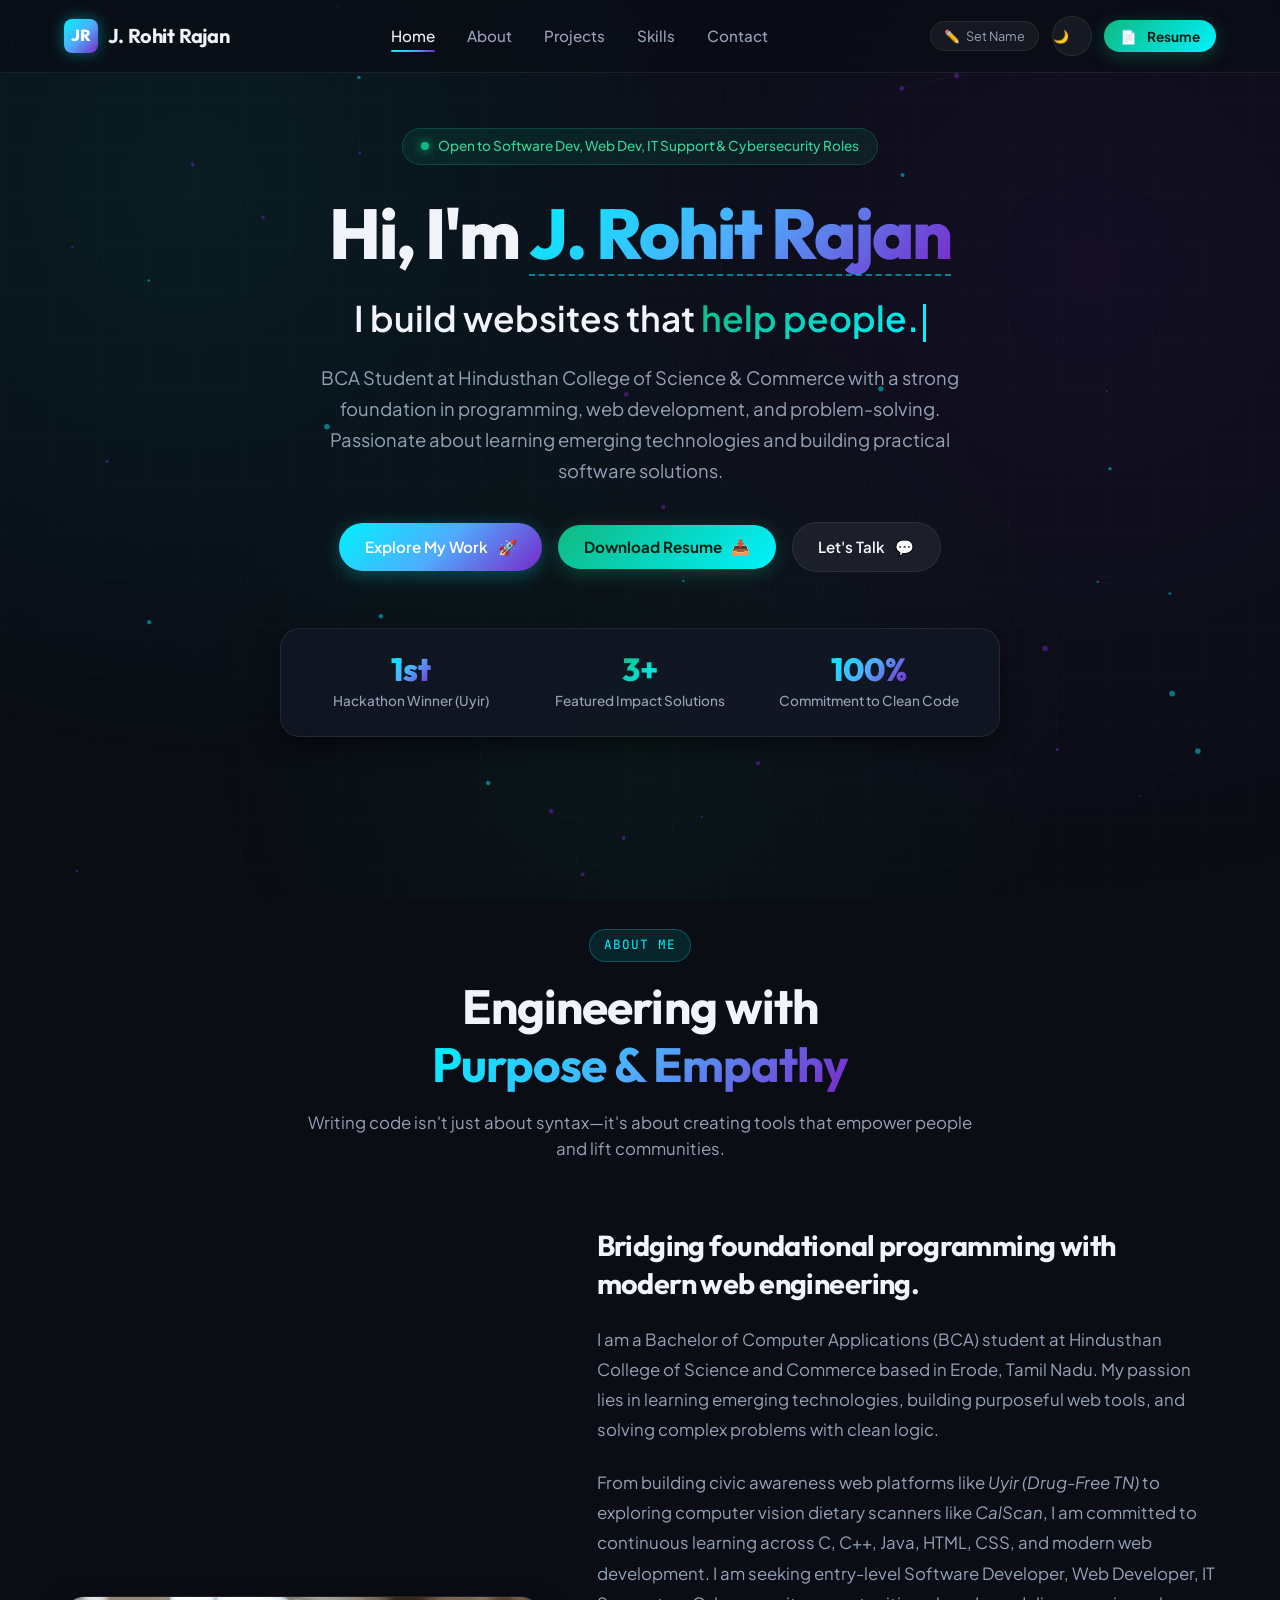
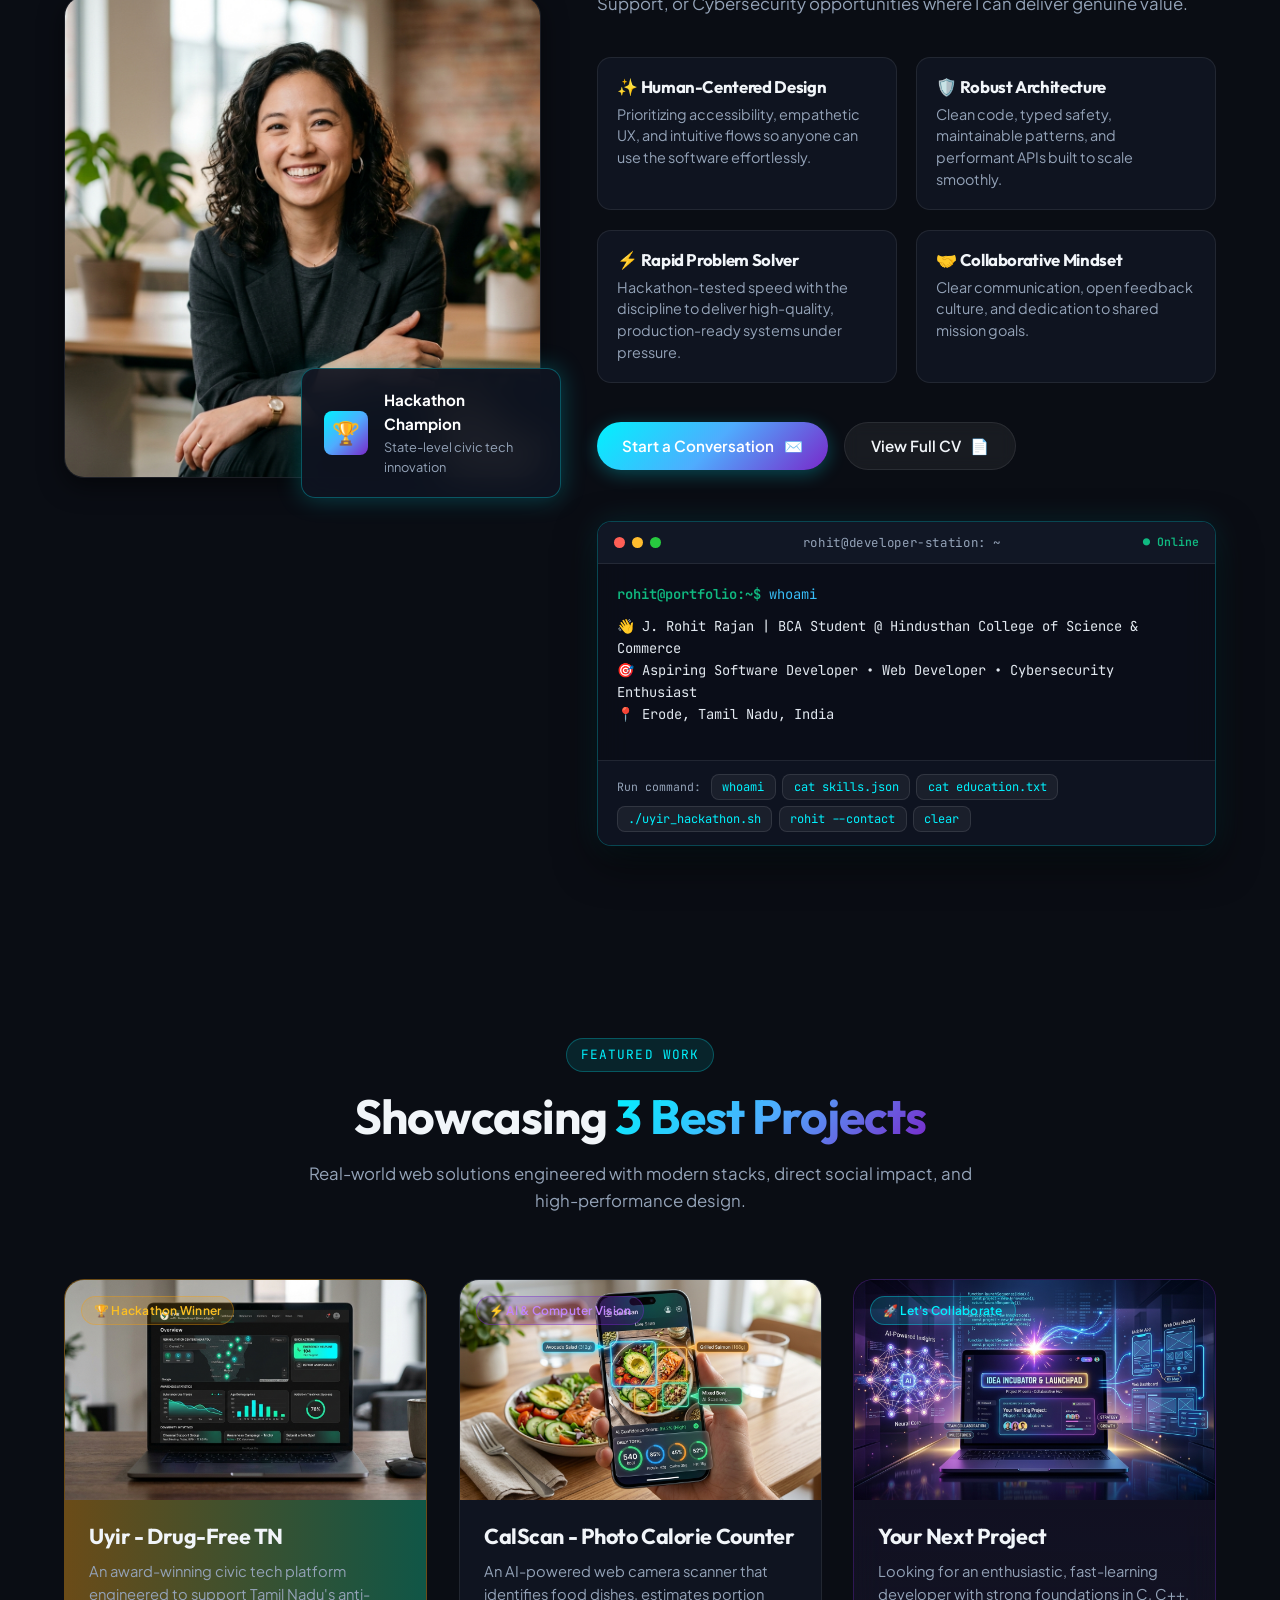
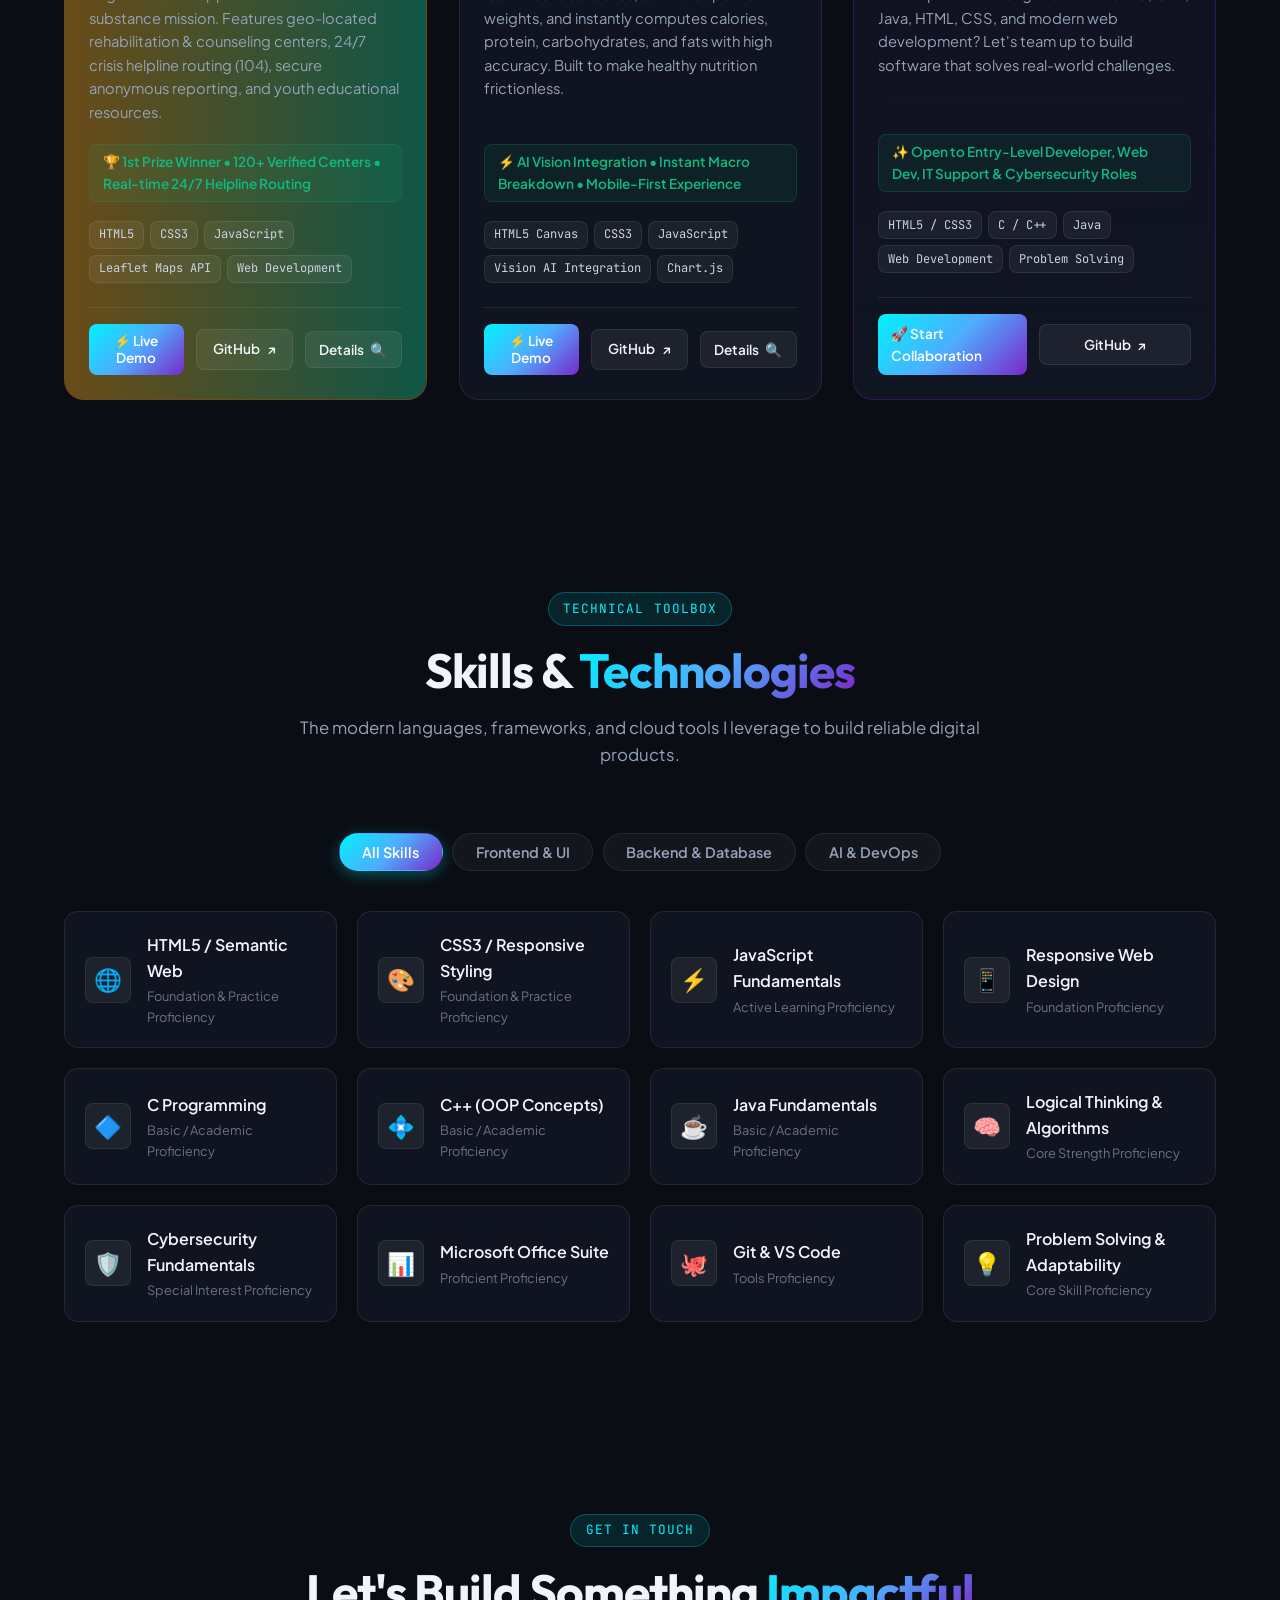
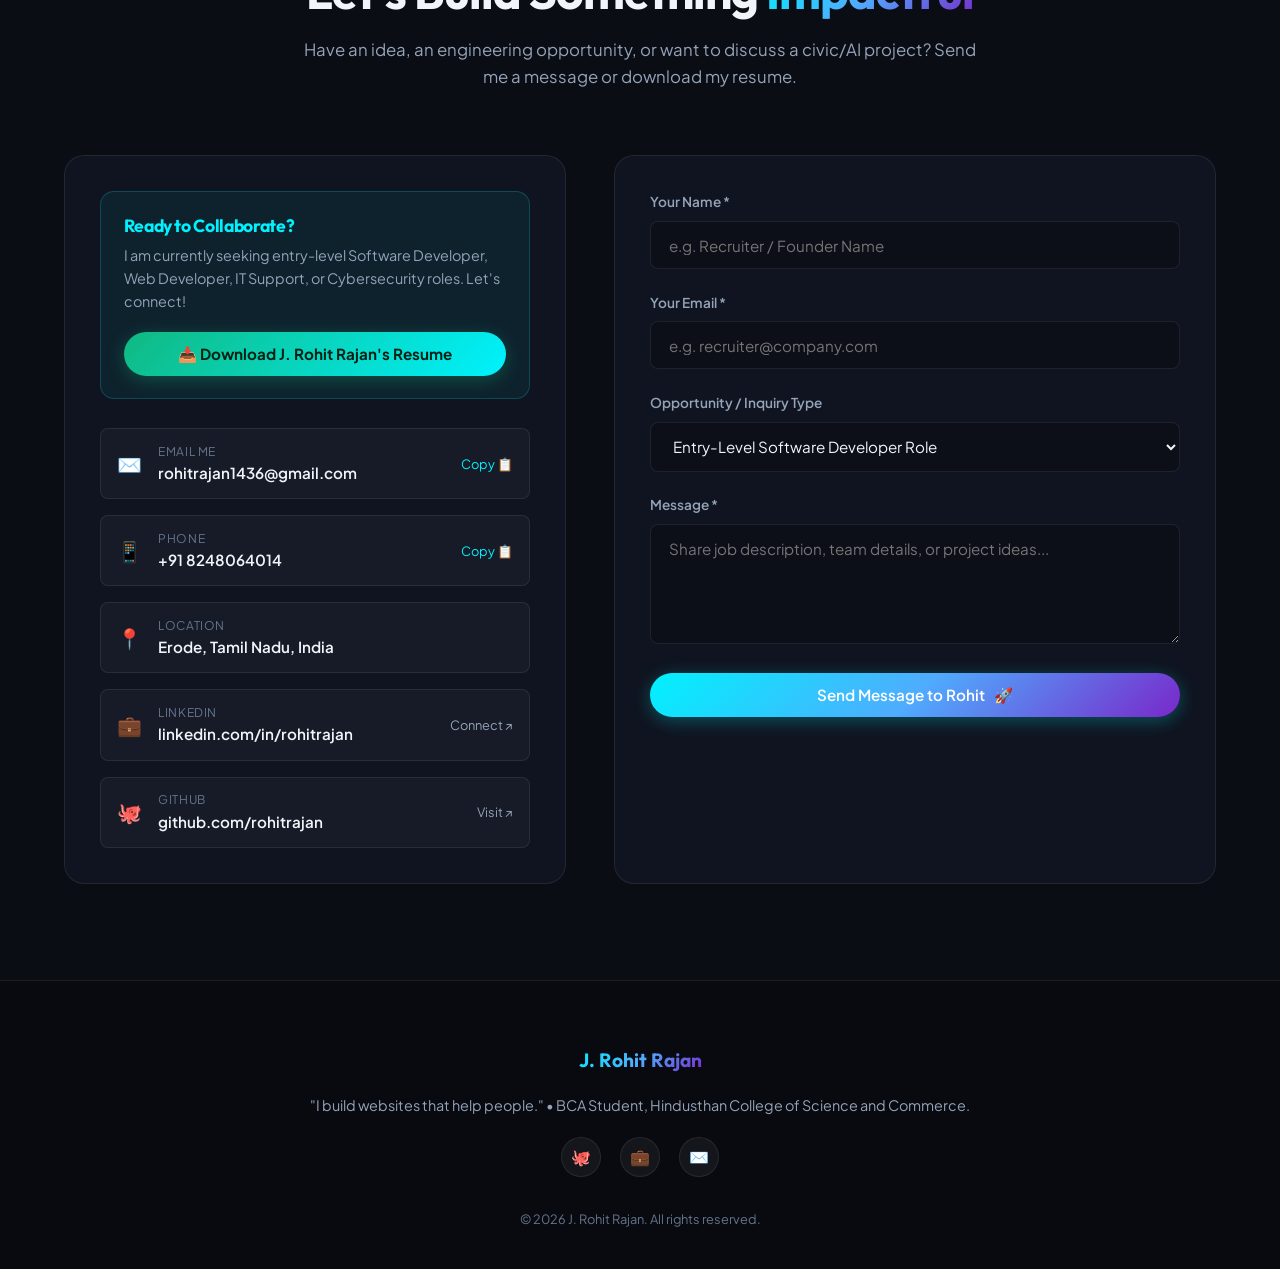
==== index.html @ 8f617801 "Deploy: J. Rohit Rajan Portfolio" ====
<!DOCTYPE html>
<html lang="en">
<head>
  <meta charset="UTF-8">
  <meta name="viewport" content="width=device-width, initial-scale=1.0">
  <title>J. Rohit Rajan | Portfolio - I Build Websites That Help People</title>
  <meta name="description" content="Portfolio of J. Rohit Rajan, BCA Student at Hindusthan College of Science and Commerce. Passionate about software development, web technologies, and building solutions that help people.">
  
  <!-- Open Graph / Meta -->
  <meta property="og:type" content="website">
  <meta property="og:title" content="J. Rohit Rajan | Portfolio">
  <meta property="og:description" content="Explore projects: Uyir (Hackathon Winner), CalScan AI Nutrition Counter, and your next big idea.">
  
  <!-- Google Fonts -->
  <link rel="preconnect" href="https://fonts.googleapis.com">
  <link rel="preconnect" href="https://fonts.gstatic.com" crossorigin>
  <link href="https://fonts.googleapis.com/css2?family=JetBrains+Mono:wght@400;600&family=Outfit:wght@400;600;700;800&family=Plus+Jakarta+Sans:wght@400;500;600;700&display=swap" rel="stylesheet">
  
  <!-- Stylesheets -->
  <link rel="stylesheet" href="css/index.css">
  <link rel="stylesheet" href="css/components.css">
  <link rel="stylesheet" href="css/responsive.css">
</head>
<body>

  <!-- Top Scroll Progress Bar -->
  <div class="scroll-progress-bar" id="scroll-progress-bar"></div>

  <!-- Interactive Ambient Particle Canvas -->
  <canvas id="ambient-canvas"></canvas>

  <!-- Navigation Bar -->
  <header class="navbar" id="navbar">
    <div class="container nav-container">
      <a href="#hero" class="nav-brand" id="nav-brand-link">
        <span class="nav-brand-logo" id="avatar-initials">RR</span>
        <span id="brand-name-target">J. Rohit Rajan</span>
      </a>

      <nav>
        <ul class="nav-links" id="nav-links">
          <li><a href="#hero" class="nav-link active">Home</a></li>
          <li><a href="#about" class="nav-link">About</a></li>
          <li><a href="#projects" class="nav-link">Projects</a></li>
          <li><a href="#skills" class="nav-link">Skills</a></li>
          <li><a href="#contact" class="nav-link">Contact</a></li>
        </ul>
      </nav>

      <div class="nav-actions">
        <!-- Quick Name Personalizer Button -->
        <button type="button" class="btn-name-edit" id="btn-edit-name" title="Click to customize name">
          ✏️ <span>Set Name</span>
        </button>

        <!-- Theme Toggle -->
        <button type="button" class="btn-name-edit btn-icon" id="theme-toggle-btn" title="Toggle Theme" aria-label="Toggle Dark/Light Mode">
          🌙
        </button>

        <!-- Resume CTA Button in Nav -->
        <button type="button" class="btn btn-emerald btn-sm btn-open-resume" id="nav-resume-btn">
          📄 <span>Resume</span>
        </button>

        <!-- Mobile Menu Toggle -->
        <button type="button" class="mobile-menu-btn" id="mobile-menu-btn" aria-label="Toggle Mobile Menu">
          ☰
        </button>
      </div>
    </div>
  </header>

  <main>
    <!-- 1. Hero Section -->
    <section class="hero-section" id="hero">
      <div class="container hero-content">
        <!-- Available Badge -->
        <div class="status-badge">
          <span class="status-dot"></span>
          <span>Open to Software Dev, Web Dev, IT Support & Cybersecurity Roles</span>
        </div>

        <!-- Main Headline -->
        <h1 class="hero-greeting">
          Hi, I'm <span class="name-highlight gradient-text" id="hero-name-target" title="Click to edit name">J. Rohit Rajan</span>
        </h1>

        <!-- Core Tagline with Dynamic Typewriter -->
        <p class="hero-tagline">
          I build websites that <span class="gradient-emerald-text" id="typing-target">help people</span><span class="typing-cursor"></span>
        </p>

        <!-- Subtitle -->
        <p class="hero-subtitle">
          BCA Student at Hindusthan College of Science & Commerce with a strong foundation in programming, web development, and problem-solving. Passionate about learning emerging technologies and building practical software solutions.
        </p>

        <!-- CTAs -->
        <div class="hero-ctas">
          <a href="#projects" class="btn btn-primary" id="hero-cta-projects">
            <span>Explore My Work</span> 🚀
          </a>
          <button type="button" class="btn btn-emerald btn-open-resume" id="hero-cta-resume">
            <span>Download Resume</span> 📥
          </button>
          <a href="#contact" class="btn btn-secondary" id="hero-cta-contact">
            <span>Let's Talk</span> 💬
          </a>
        </div>

        <!-- Quick Stats -->
        <div class="hero-stats">
          <div class="stat-item">
            <span class="stat-number gradient-text">1st</span>
            <span class="stat-label">Hackathon Winner (Uyir)</span>
          </div>
          <div class="stat-item">
            <span class="stat-number gradient-emerald-text">3+</span>
            <span class="stat-label">Featured Impact Solutions</span>
          </div>
          <div class="stat-item">
            <span class="stat-number gradient-text">100%</span>
            <span class="stat-label">Commitment to Clean Code</span>
          </div>
        </div>
      </div>
    </section>

    <!-- 2. About Me Section -->
    <section class="section about-section" id="about">
      <div class="container">
        <div class="section-header">
          <span class="section-tag">About Me</span>
          <h2 class="section-title">Engineering with <span class="gradient-text">Purpose & Empathy</span></h2>
          <p>Writing code isn't just about syntax—it's about creating tools that empower people and lift communities.</p>
        </div>

        <div class="about-grid">
          <!-- Visual Column -->
          <div class="about-visual">
            <div class="about-image-wrapper">
              <img src="assets/images/avatar.jpg" alt="Developer Portrait" loading="lazy" id="about-avatar-img">
            </div>
            
            <div class="about-floating-card">
              <div class="about-floating-icon">🏆</div>
              <div>
                <div style="font-weight: 700; font-size: 0.95rem; color: #fff;">Hackathon Champion</div>
                <div style="font-size: 0.8rem; color: var(--text-muted);">State-level civic tech innovation</div>
              </div>
            </div>
          </div>

          <!-- Narrative Column -->
          <div class="about-story">
            <h3>Bridging foundational programming with modern web engineering.</h3>
            
            <p>
              I am a Bachelor of Computer Applications (BCA) student at Hindusthan College of Science and Commerce based in Erode, Tamil Nadu. My passion lies in learning emerging technologies, building purposeful web tools, and solving complex problems with clean logic.
            </p>

            <p>
              From building civic awareness web platforms like <em>Uyir (Drug-Free TN)</em> to exploring computer vision dietary scanners like <em>CalScan</em>, I am committed to continuous learning across C, C++, Java, HTML, CSS, and modern web development. I am seeking entry-level Software Developer, Web Developer, IT Support, or Cybersecurity opportunities where I can deliver genuine value.
            </p>

            <div class="philosophy-grid">
              <div class="philosophy-card">
                <h4>✨ Human-Centered Design</h4>
                <p>Prioritizing accessibility, empathetic UX, and intuitive flows so anyone can use the software effortlessly.</p>
              </div>

              <div class="philosophy-card">
                <h4>🛡️ Robust Architecture</h4>
                <p>Clean code, typed safety, maintainable patterns, and performant APIs built to scale smoothly.</p>
              </div>

              <div class="philosophy-card">
                <h4>⚡ Rapid Problem Solver</h4>
                <p>Hackathon-tested speed with the discipline to deliver high-quality, production-ready systems under pressure.</p>
              </div>

              <div class="philosophy-card">
                <h4>🤝 Collaborative Mindset</h4>
                <p>Clear communication, open feedback culture, and dedication to shared mission goals.</p>
              </div>
            </div>

            <div style="margin-top: 1rem; display: flex; gap: 1rem; flex-wrap: wrap;">
              <a href="#contact" class="btn btn-primary">
                <span>Start a Conversation</span> ✉️
              </a>
              <button type="button" class="btn btn-secondary btn-open-resume">
                <span>View Full CV</span> 📄
              </button>
            </div>

            <!-- Interactive Dev Console Widget -->
            <div class="terminal-widget" id="terminal-widget">
              <div class="terminal-header">
                <div class="terminal-dots">
                  <span class="terminal-dot red"></span>
                  <span class="terminal-dot yellow"></span>
                  <span class="terminal-dot green"></span>
                </div>
                <div class="terminal-title">rohit@developer-station: ~</div>
                <div style="font-size: 0.72rem; color: #10b981; font-weight: 600;">● Online</div>
              </div>
              <div class="terminal-body" id="terminal-output-target">
                <div class="terminal-prompt-line">
                  <span class="terminal-prompt-user">rohit@portfolio:~$</span>
                  <span>whoami</span>
                </div>
                <div class="terminal-output">👋 J. Rohit Rajan | BCA Student @ Hindusthan College of Science & Commerce
🎯 Aspiring Software Developer • Web Developer • Cybersecurity Enthusiast
📍 Erode, Tamil Nadu, India</div>
              </div>
              <div class="terminal-quick-actions">
                <span style="font-size: 0.72rem; color: var(--text-muted); align-self: center; margin-right: 4px;">Run command:</span>
                <button type="button" class="terminal-btn" onclick="runTerminalCmd('whoami')">whoami</button>
                <button type="button" class="terminal-btn" onclick="runTerminalCmd('skills')">cat skills.json</button>
                <button type="button" class="terminal-btn" onclick="runTerminalCmd('education')">cat education.txt</button>
                <button type="button" class="terminal-btn" onclick="runTerminalCmd('hackathon')">./uyir_hackathon.sh</button>
                <button type="button" class="terminal-btn" onclick="runTerminalCmd('contact')">rohit --contact</button>
                <button type="button" class="terminal-btn" onclick="runTerminalCmd('clear')">clear</button>
              </div>
            </div>
          </div>
        </div>
      </div>
    </section>

    <!-- 3. Projects Section -->
    <section class="section projects-section" id="projects">
      <div class="container">
        <div class="section-header">
          <span class="section-tag">Featured Work</span>
          <h2 class="section-title">Showcasing <span class="gradient-text">3 Best Projects</span></h2>
          <p>Real-world web solutions engineered with modern stacks, direct social impact, and high-performance design.</p>
        </div>

        <!-- 3 Projects Grid (Uyir, CalScan, Your Next Project) -->
        <div class="projects-grid" id="projects-grid-target">
          <!-- Dynamically populated by js/app.js & js/projects-data.js with fallbacks -->
        </div>
      </div>
    </section>

    <!-- 4. Skills Section -->
    <section class="section skills-section" id="skills">
      <div class="container">
        <div class="section-header">
          <span class="section-tag">Technical Toolbox</span>
          <h2 class="section-title">Skills & <span class="gradient-text">Technologies</span></h2>
          <p>The modern languages, frameworks, and cloud tools I leverage to build reliable digital products.</p>
        </div>

        <!-- Filter Tabs -->
        <div class="skills-tabs">
          <button type="button" class="skill-tab-btn active" data-category="all">All Skills</button>
          <button type="button" class="skill-tab-btn" data-category="frontend">Frontend & UI</button>
          <button type="button" class="skill-tab-btn" data-category="backend">Backend & Database</button>
          <button type="button" class="skill-tab-btn" data-category="ai-tools">AI & DevOps</button>
        </div>

        <!-- Skills Cards Grid -->
        <div class="skills-grid" id="skills-grid-target">
          <!-- Populated by js/app.js -->
        </div>
      </div>
    </section>

    <!-- 5. Contact + Resume Download Section -->
    <section class="section contact-section" id="contact">
      <div class="container">
        <div class="section-header">
          <span class="section-tag">Get In Touch</span>
          <h2 class="section-title">Let's Build Something <span class="gradient-text">Impactful</span></h2>
          <p>Have an idea, an engineering opportunity, or want to discuss a civic/AI project? Send me a message or download my resume.</p>
        </div>

        <div class="contact-grid">
          <!-- Left: Contact Details & Resume Download Card -->
          <div class="contact-info-card">
            <div class="contact-highlight-box">
              <h4>Ready to Collaborate?</h4>
              <p style="font-size: 0.9rem; color: var(--text-muted); line-height: 1.6;">
                I am currently seeking entry-level Software Developer, Web Developer, IT Support, or Cybersecurity roles. Let's connect!
              </p>
              
              <div style="margin-top: 1.2rem;">
                <button type="button" class="btn btn-emerald btn-open-resume" style="width: 100%;" id="contact-download-resume-btn">
                  <span>📥 Download J. Rohit Rajan's Resume</span>
                </button>
              </div>
            </div>

            <div class="contact-links-list">
              <!-- Direct Email -->
              <div class="contact-link-row" onclick="copyToClipboard('rohitrajan1436@gmail.com', 'Email Address')" style="cursor: pointer;" title="Click to copy email">
                <span class="contact-link-icon">✉️</span>
                <div class="contact-link-text">
                  <div class="contact-link-label">Email Me</div>
                  <div class="contact-link-val">rohitrajan1436@gmail.com</div>
                </div>
                <span style="font-size: 0.8rem; color: var(--accent-cyan);">Copy 📋</span>
              </div>

              <!-- Phone -->
              <div class="contact-link-row" onclick="copyToClipboard('+91 8248064014', 'Phone Number')" style="cursor: pointer;" title="Click to copy phone">
                <span class="contact-link-icon">📱</span>
                <div class="contact-link-text">
                  <div class="contact-link-label">Phone</div>
                  <div class="contact-link-val">+91 8248064014</div>
                </div>
                <span style="font-size: 0.8rem; color: var(--accent-cyan);">Copy 📋</span>
              </div>

              <!-- Location -->
              <div class="contact-link-row">
                <span class="contact-link-icon">📍</span>
                <div class="contact-link-text">
                  <div class="contact-link-label">Location</div>
                  <div class="contact-link-val">Erode, Tamil Nadu, India</div>
                </div>
              </div>

              <!-- LinkedIn -->
              <a href="https://linkedin.com/in/rohitrajan" target="_blank" rel="noopener noreferrer" class="contact-link-row">
                <span class="contact-link-icon">💼</span>
                <div class="contact-link-text">
                  <div class="contact-link-label">LinkedIn</div>
                  <div class="contact-link-val">linkedin.com/in/rohitrajan</div>
                </div>
                <span style="font-size: 0.8rem; color: var(--text-muted);">Connect ↗</span>
              </a>

              <!-- GitHub -->
              <a href="https://github.com/rohitrajan" target="_blank" rel="noopener noreferrer" class="contact-link-row">
                <span class="contact-link-icon">🐙</span>
                <div class="contact-link-text">
                  <div class="contact-link-label">GitHub</div>
                  <div class="contact-link-val">github.com/rohitrajan</div>
                </div>
                <span style="font-size: 0.8rem; color: var(--text-muted);">Visit ↗</span>
              </a>
            </div>
          </div>

          <!-- Right: Interactive Contact Form -->
          <div class="contact-form-card">
            <form id="portfolio-contact-form">
              <div class="form-group">
                <label for="contact-name" class="form-label">Your Name *</label>
                <input type="text" id="contact-name" class="form-input" placeholder="e.g. Recruiter / Founder Name" required>
              </div>

              <div class="form-group">
                <label for="contact-email" class="form-label">Your Email *</label>
                <input type="email" id="contact-email" class="form-input" placeholder="e.g. recruiter@company.com" required>
              </div>

              <div class="form-group">
                <label for="contact-project-type" class="form-label">Opportunity / Inquiry Type</label>
                <select id="contact-project-type" class="form-select">
                  <option value="entry-level-dev">Entry-Level Software Developer Role</option>
                  <option value="web-dev">Web Developer Role</option>
                  <option value="it-cybersecurity">IT Support / Cybersecurity Role</option>
                  <option value="collaboration">Project Collaboration</option>
                </select>
              </div>

              <div class="form-group">
                <label for="contact-message" class="form-label">Message *</label>
                <textarea id="contact-message" class="form-textarea" placeholder="Share job description, team details, or project ideas..." required></textarea>
              </div>

              <button type="submit" class="btn btn-primary" id="contact-submit-btn" style="width: 100%;">
                <span>Send Message to Rohit</span> 🚀
              </button>
            </form>
          </div>
        </div>
      </div>
    </section>
  </main>

  <!-- Footer -->
  <footer class="footer">
    <div class="container footer-content">
      <div style="font-family: var(--font-heading); font-size: 1.2rem; font-weight: 700;">
        <span class="gradient-text" id="footer-name-target">J. Rohit Rajan</span>
      </div>
      <p style="font-size: 0.9rem; color: var(--text-muted);">
        "I build websites that help people." • BCA Student, Hindusthan College of Science and Commerce.
      </p>

      <div class="footer-socials">
        <a href="https://github.com/rohitrajan" target="_blank" rel="noopener noreferrer" class="footer-social-link" title="GitHub" aria-label="GitHub">🐙</a>
        <a href="https://linkedin.com/in/rohitrajan" target="_blank" rel="noopener noreferrer" class="footer-social-link" title="LinkedIn" aria-label="LinkedIn">💼</a>
        <a href="mailto:rohitrajan1436@gmail.com" class="footer-social-link" title="Email" aria-label="Email">✉️</a>
      </div>

      <div style="font-size: 0.8rem; color: var(--text-subtle); margin-top: 0.8rem;">
        © <span id="current-year">2026</span> J. Rohit Rajan. All rights reserved.
      </div>
    </div>
  </footer>

  <!-- ========================================================================
       MODALS
       ======================================================================== -->

  <!-- 1. Resume Viewer & Download Modal -->
  <div class="modal-overlay" id="resume-modal" role="dialog" aria-modal="true" aria-labelledby="resume-modal-title">
    <div class="modal-content">
      <div class="modal-header">
        <h3 class="modal-title" id="resume-modal-title">
          <span>📄 Professional Resume Preview</span>
        </h3>
        <button type="button" class="modal-close-btn" id="close-resume-modal" aria-label="Close Resume Modal">✕</button>
      </div>

      <div class="modal-body" id="resume-content-target">
        <!-- Injected dynamically by js/resume.js -->
      </div>

      <div class="modal-footer">
        <button type="button" class="btn btn-secondary" id="btn-download-resume-html">
          <span>💾 Download HTML</span>
        </button>
        <button type="button" class="btn btn-emerald" id="btn-print-resume">
          <span>🖨️ Print / Save as PDF</span>
        </button>
      </div>
    </div>
  </div>

  <!-- 2. Project Case Study & Live Preview Modal -->
  <div class="modal-overlay" id="project-modal" role="dialog" aria-modal="true" aria-labelledby="project-modal-title">
    <div class="modal-content">
      <div class="modal-header">
        <h3 class="modal-title" id="project-modal-title">
          <span>🔍 Project Deep Dive & Preview</span>
        </h3>
        <button type="button" class="modal-close-btn" id="close-project-modal" aria-label="Close Project Modal">✕</button>
      </div>

      <div class="modal-body" id="project-modal-content-target">
        <!-- Injected dynamically by js/app.js -->
      </div>
    </div>
  </div>

  <!-- 3. Name Personalizer Modal -->
  <div class="modal-overlay" id="name-modal" role="dialog" aria-modal="true" aria-labelledby="name-modal-title">
    <div class="modal-content" style="max-width: 480px;">
      <div class="modal-header">
        <h3 class="modal-title" id="name-modal-title">
          <span>✏️ Personalize Your Portfolio</span>
        </h3>
        <button type="button" class="modal-close-btn" id="close-name-modal" aria-label="Close Modal">✕</button>
      </div>

      <div class="modal-body">
        <p style="font-size: 0.92rem; color: var(--text-muted);">
          Enter your name below to personalize the Hero ("Hi, I'm [Your Name]"), the navigation brand, and the printable resume instantly:
        </p>

        <form id="name-form">
          <input type="text" id="name-modal-input" class="name-modal-input" placeholder="e.g. John Doe" required maxlength="40">
          
          <div style="display: flex; gap: 0.8rem; justify-content: flex-end;">
            <button type="button" class="btn btn-secondary" onclick="closeNameModal()">Cancel</button>
            <button type="submit" class="btn btn-primary">Save & Apply</button>
          </div>
        </form>
      </div>
    </div>
  </div>

  <!-- Scripts -->
  <script src="js/projects-data.js"></script>
  <script src="js/resume.js"></script>
  <script src="js/app.js"></script>

</body>
</html>
---- css/index.css ----
/* ==========================================================================
   Design System & Base Tokens
   Theme: Obsidian Minimalist with Luminous Cyan, Emerald & Electric Violet Accents
   ========================================================================== */

:root {
  /* Color Palette - Modern Luminous Dark System */
  --bg-primary: #0a0d14;
  --bg-secondary: #0f1422;
  --bg-card: rgba(18, 24, 38, 0.72);
  --bg-card-hover: rgba(26, 34, 54, 0.88);
  --bg-card-border: rgba(255, 255, 255, 0.08);
  --bg-card-border-glow: rgba(0, 242, 254, 0.35);

  --text-main: #f1f5f9;
  --text-muted: #94a3b8;
  --text-subtle: #64748b;
  --text-inverted: #0a0d14;

  /* Accent Gradients & Hues */
  --accent-cyan: #00f2fe;
  --accent-blue: #4facfe;
  --accent-purple: #8a2be2;
  --accent-violet: #7928ca;
  --accent-emerald: #10b981;
  --accent-amber: #f59e0b;

  --gradient-brand: linear-gradient(135deg, #00f2fe 0%, #4facfe 50%, #7928ca 100%);
  --gradient-emerald: linear-gradient(135deg, #10b981 0%, #00f2fe 100%);
  --gradient-card: linear-gradient(180deg, rgba(255, 255, 255, 0.04) 0%, rgba(255, 255, 255, 0.01) 100%);
  --gradient-glow: radial-gradient(circle at 50% 0%, rgba(0, 242, 254, 0.15), transparent 70%);

  /* Typography */
  --font-heading: 'Outfit', -apple-system, BlinkMacSystemFont, 'Segoe UI', Roboto, sans-serif;
  --font-body: 'Plus Jakarta Sans', -apple-system, BlinkMacSystemFont, 'Segoe UI', Roboto, sans-serif;
  --font-mono: 'JetBrains Mono', 'Fira Code', monospace;

  /* Spacing */
  --space-xs: 0.25rem;
  --space-sm: 0.5rem;
  --space-md: 1rem;
  --space-lg: 1.5rem;
  --space-xl: 2.5rem;
  --space-2xl: 4rem;
  --space-3xl: 6rem;

  /* Shadows & Glassmorphism */
  --glass-blur: blur(16px);
  --shadow-sm: 0 2px 8px rgba(0, 0, 0, 0.4);
  --shadow-md: 0 8px 24px rgba(0, 0, 0, 0.5);
  --shadow-glow-cyan: 0 0 25px rgba(0, 242, 254, 0.25);
  --shadow-glow-emerald: 0 0 25px rgba(16, 185, 129, 0.25);
  --shadow-glow-purple: 0 0 30px rgba(138, 43, 226, 0.22);

  /* Radius */
  --radius-sm: 8px;
  --radius-md: 14px;
  --radius-lg: 20px;
  --radius-full: 9999px;

  /* Transitions */
  --transition-fast: 0.18s cubic-bezier(0.16, 1, 0.3, 1);
  --transition-normal: 0.3s cubic-bezier(0.16, 1, 0.3, 1);
  --transition-smooth: 0.5s cubic-bezier(0.16, 1, 0.3, 1);
}

/* Scroll Progress Bar at the top of the screen */
.scroll-progress-bar {
  position: fixed;
  top: 0;
  left: 0;
  height: 3px;
  width: 0%;
  background: linear-gradient(90deg, #00f2fe, #4facfe, #8a2be2, #10b981);
  z-index: 10000;
  box-shadow: 0 0 10px rgba(0, 242, 254, 0.8), 0 0 20px rgba(138, 43, 226, 0.6);
  transition: width 0.1s ease-out;
}

/* Ambient Canvas for Interactive Constellation Nodes */
#ambient-canvas {
  position: fixed;
  top: 0;
  left: 0;
  width: 100vw;
  height: 100vh;
  pointer-events: none;
  z-index: -1;
  opacity: 0.65;
}

/* Light Mode Overrides if toggled */
body.light-theme {
  --bg-primary: #f8fafc;
  --bg-secondary: #f1f5f9;
  --bg-card: rgba(255, 255, 255, 0.85);
  --bg-card-hover: rgba(255, 255, 255, 0.98);
  --bg-card-border: rgba(0, 0, 0, 0.08);
  --bg-card-border-glow: rgba(0, 150, 255, 0.35);

  --text-main: #0f172a;
  --text-muted: #475569;
  --text-subtle: #64748b;
  --text-inverted: #ffffff;

  --gradient-card: linear-gradient(180deg, rgba(255, 255, 255, 0.9) 0%, rgba(248, 250, 252, 0.7) 100%);
  --shadow-sm: 0 2px 8px rgba(0, 0, 0, 0.06);
  --shadow-md: 0 8px 24px rgba(0, 0, 0, 0.08);
}

/* Base Reset */
*, *::before, *::after {
  box-sizing: border-box;
  margin: 0;
  padding: 0;
}

html {
  scroll-behavior: smooth;
  font-size: 16px;
  text-size-adjust: 100%;
}

body {
  background-color: var(--bg-primary);
  color: var(--text-main);
  font-family: var(--font-body);
  line-height: 1.6;
  overflow-x: hidden;
  position: relative;
  min-height: 100vh;
  -webkit-font-smoothing: antialiased;
}

/* Ambient Background Lights & Noise */
body::before {
  content: "";
  position: fixed;
  top: 0;
  left: 0;
  width: 100vw;
  height: 100vh;
  background: 
    radial-gradient(circle at 15% 20%, rgba(0, 242, 254, 0.07) 0%, transparent 45%),
    radial-gradient(circle at 85% 30%, rgba(121, 40, 202, 0.09) 0%, transparent 50%),
    radial-gradient(circle at 50% 80%, rgba(16, 185, 129, 0.06) 0%, transparent 45%);
  pointer-events: none;
  z-index: -2;
}

/* Subtle grid overlay for tech aesthetic */
body::after {
  content: "";
  position: fixed;
  top: 0;
  left: 0;
  width: 100vw;
  height: 100vh;
  background-image: 
    linear-gradient(to right, rgba(255, 255, 255, 0.015) 1px, transparent 1px),
    linear-gradient(to bottom, rgba(255, 255, 255, 0.015) 1px, transparent 1px);
  background-size: 48px 48px;
  pointer-events: none;
  z-index: -1;
}

/* Typography Base */
h1, h2, h3, h4, h5, h6 {
  font-family: var(--font-heading);
  color: var(--text-main);
  font-weight: 700;
  letter-spacing: -0.02em;
  line-height: 1.2;
}

h1 {
  font-size: clamp(2.4rem, 5vw + 1rem, 4.2rem);
}

h2 {
  font-size: clamp(2rem, 3.5vw + 0.5rem, 3rem);
}

h3 {
  font-size: clamp(1.3rem, 2vw + 0.3rem, 1.8rem);
}

p {
  color: var(--text-muted);
  font-size: 1.05rem;
}

a {
  color: inherit;
  text-decoration: none;
  transition: color var(--transition-fast);
}

img {
  max-width: 100%;
  height: auto;
  display: block;
}

button {
  font-family: inherit;
  cursor: pointer;
  border: none;
  background: none;
  color: inherit;
}

/* Layout Utilities */
.container {
  width: 100%;
  max-width: 1200px;
  margin: 0 auto;
  padding: 0 1.5rem;
}

.section {
  padding: var(--space-3xl) 0;
  position: relative;
}

.section-header {
  text-align: center;
  max-width: 680px;
  margin: 0 auto var(--space-2xl);
}

.section-tag {
  display: inline-flex;
  align-items: center;
  gap: 0.5rem;
  padding: 0.35rem 0.9rem;
  background: rgba(0, 242, 254, 0.1);
  border: 1px solid rgba(0, 242, 254, 0.25);
  border-radius: var(--radius-full);
  font-family: var(--font-mono);
  font-size: 0.8rem;
  color: var(--accent-cyan);
  text-transform: uppercase;
  letter-spacing: 0.08em;
  margin-bottom: 1rem;
}

.section-title {
  margin-bottom: 1rem;
}

.gradient-text {
  background: var(--gradient-brand);
  -webkit-background-clip: text;
  -webkit-text-fill-color: transparent;
  display: inline-block;
}

.gradient-emerald-text {
  background: var(--gradient-emerald);
  -webkit-background-clip: text;
  -webkit-text-fill-color: transparent;
  display: inline-block;
}

/* Animations & Keyframes */
@keyframes pulse-subtle {
  0%, 100% {
    transform: scale(1);
    opacity: 1;
  }
  50% {
    transform: scale(1.08);
    opacity: 0.85;
  }
}

@keyframes float-gentle {
  0%, 100% {
    transform: translateY(0);
  }
  50% {
    transform: translateY(-8px);
  }
}

@keyframes glow-shift {
  0%, 100% {
    filter: drop-shadow(0 0 15px rgba(0, 242, 254, 0.4));
  }
  50% {
    filter: drop-shadow(0 0 25px rgba(121, 40, 202, 0.5));
  }
}

/* Accessibility Focus States */
:focus-visible {
  outline: 2px solid var(--accent-cyan);
  outline-offset: 3px;
  border-radius: var(--radius-sm);
}

/* Reduced Motion Preference */
@media (prefers-reduced-motion: reduce) {
  *, *::before, *::after {
    animation-duration: 0.01ms !important;
    animation-iteration-count: 1 !important;
    transition-duration: 0.01ms !important;
    scroll-behavior: auto !important;
  }
}
---- css/components.css ----
/* ==========================================================================
   Component Styles
   Navigation, Hero, Project Cards, Skills, Contact, Modals, Resume Viewer
   ========================================================================== */

/* --------------------------------------------------------------------------
   1. Navigation Bar
   -------------------------------------------------------------------------- */
.navbar {
  position: fixed;
  top: 0;
  left: 0;
  width: 100%;
  z-index: 100;
  padding: 1rem 0;
  background: rgba(10, 13, 20, 0.75);
  backdrop-filter: var(--glass-blur);
  -webkit-backdrop-filter: var(--glass-blur);
  border-bottom: 1px solid var(--bg-card-border);
  transition: all var(--transition-normal);
}

.navbar.scrolled {
  padding: 0.7rem 0;
  background: rgba(10, 13, 20, 0.92);
  border-bottom-color: rgba(255, 255, 255, 0.1);
  box-shadow: var(--shadow-sm);
}

.nav-container {
  display: flex;
  align-items: center;
  justify-content: space-between;
}

.nav-brand {
  display: flex;
  align-items: center;
  gap: 0.6rem;
  font-family: var(--font-heading);
  font-weight: 700;
  font-size: 1.25rem;
  color: var(--text-main);
  letter-spacing: -0.01em;
}

.nav-brand-logo {
  width: 34px;
  height: 34px;
  background: var(--gradient-brand);
  border-radius: var(--radius-sm);
  display: flex;
  align-items: center;
  justify-content: center;
  font-weight: 800;
  color: #fff;
  font-size: 1rem;
  box-shadow: 0 0 15px rgba(0, 242, 254, 0.4);
}

.nav-links {
  display: flex;
  align-items: center;
  list-style: none;
  gap: 2rem;
}

.nav-link {
  font-size: 0.95rem;
  font-weight: 500;
  color: var(--text-muted);
  position: relative;
  padding: 0.4rem 0;
  transition: color var(--transition-fast);
}

.nav-link:hover,
.nav-link.active {
  color: var(--text-main);
}

.nav-link::after {
  content: "";
  position: absolute;
  bottom: 0;
  left: 0;
  width: 0%;
  height: 2px;
  background: var(--gradient-brand);
  border-radius: var(--radius-full);
  transition: width var(--transition-normal);
}

.nav-link:hover::after,
.nav-link.active::after {
  width: 100%;
}

.nav-actions {
  display: flex;
  align-items: center;
  gap: 0.8rem;
}

/* Customizer Button */
.btn-name-edit {
  display: inline-flex;
  align-items: center;
  gap: 0.4rem;
  padding: 0.4rem 0.8rem;
  background: rgba(255, 255, 255, 0.05);
  border: 1px solid var(--bg-card-border);
  border-radius: var(--radius-full);
  font-size: 0.8rem;
  color: var(--text-muted);
  transition: all var(--transition-fast);
}

.btn-name-edit:hover {
  background: rgba(0, 242, 254, 0.12);
  border-color: rgba(0, 242, 254, 0.35);
  color: var(--accent-cyan);
}

.mobile-menu-btn {
  display: none;
  font-size: 1.5rem;
  color: var(--text-main);
  padding: 0.4rem;
}

/* --------------------------------------------------------------------------
   2. Buttons & Badges
   -------------------------------------------------------------------------- */
.btn {
  display: inline-flex;
  align-items: center;
  justify-content: center;
  gap: 0.6rem;
  padding: 0.75rem 1.6rem;
  font-weight: 600;
  font-size: 0.95rem;
  border-radius: var(--radius-full);
  transition: all var(--transition-normal);
  white-space: nowrap;
}

.btn-primary {
  background: var(--gradient-brand);
  color: #fff;
  box-shadow: 0 4px 18px rgba(0, 242, 254, 0.28);
}

.btn-primary:hover {
  transform: translateY(-2px);
  box-shadow: 0 6px 26px rgba(0, 242, 254, 0.45);
}

.btn-secondary {
  background: rgba(255, 255, 255, 0.06);
  color: var(--text-main);
  border: 1px solid var(--bg-card-border);
  backdrop-filter: blur(8px);
}

.btn-secondary:hover {
  background: rgba(255, 255, 255, 0.12);
  border-color: rgba(255, 255, 255, 0.2);
  transform: translateY(-2px);
}

.btn-emerald {
  background: var(--gradient-emerald);
  color: #032014;
  font-weight: 700;
  box-shadow: 0 4px 18px rgba(16, 185, 129, 0.3);
}

.btn-emerald:hover {
  transform: translateY(-2px);
  box-shadow: 0 6px 26px rgba(16, 185, 129, 0.45);
}

.btn-sm {
  padding: 0.45rem 1rem;
  font-size: 0.85rem;
}

.btn-icon {
  width: 2.5rem;
  height: 2.5rem;
  padding: 0;
  border-radius: var(--radius-full);
}

.badge {
  display: inline-flex;
  align-items: center;
  gap: 0.4rem;
  padding: 0.25rem 0.75rem;
  border-radius: var(--radius-full);
  font-size: 0.75rem;
  font-weight: 600;
  letter-spacing: 0.02em;
}

.badge-winner {
  background: rgba(245, 158, 11, 0.15);
  border: 1px solid rgba(245, 158, 11, 0.35);
  color: #fbbf24;
}

.badge-ai {
  background: rgba(121, 40, 202, 0.18);
  border: 1px solid rgba(121, 40, 202, 0.4);
  color: #c084fc;
}

.badge-next {
  background: rgba(0, 242, 254, 0.15);
  border: 1px solid rgba(0, 242, 254, 0.35);
  color: var(--accent-cyan);
}

/* --------------------------------------------------------------------------
   3. Hero Section
   -------------------------------------------------------------------------- */
.hero-section {
  min-height: 90vh;
  display: flex;
  align-items: center;
  padding-top: calc(var(--space-3xl) + 2rem);
  padding-bottom: var(--space-3xl);
  position: relative;
}

.hero-content {
  display: flex;
  flex-direction: column;
  align-items: center;
  text-align: center;
  max-width: 900px;
  margin: 0 auto;
}

.status-badge {
  display: inline-flex;
  align-items: center;
  gap: 0.6rem;
  padding: 0.4rem 1.1rem;
  background: rgba(16, 185, 129, 0.1);
  border: 1px solid rgba(16, 185, 129, 0.25);
  border-radius: var(--radius-full);
  font-size: 0.85rem;
  font-weight: 500;
  color: #34d399;
  margin-bottom: 1.8rem;
}

.status-dot {
  width: 8px;
  height: 8px;
  border-radius: 50%;
  background: var(--accent-emerald);
  box-shadow: 0 0 10px var(--accent-emerald);
  animation: pulse-subtle 2s infinite ease-in-out;
}

.hero-greeting {
  font-size: clamp(2.4rem, 5vw + 1rem, 4.4rem);
  font-weight: 800;
  letter-spacing: -0.03em;
  line-height: 1.15;
  margin-bottom: 1.2rem;
}

.name-highlight {
  position: relative;
  display: inline-block;
  cursor: pointer;
  border-bottom: 2px dashed rgba(0, 242, 254, 0.5);
  transition: all var(--transition-fast);
}

.name-highlight:hover {
  border-bottom-color: var(--accent-cyan);
  filter: drop-shadow(0 0 10px rgba(0, 242, 254, 0.4));
}

.hero-tagline {
  font-size: clamp(1.4rem, 2.5vw + 0.5rem, 2.2rem);
  font-weight: 600;
  color: var(--text-main);
  margin-bottom: 1.2rem;
  line-height: 1.3;
}

.hero-subtitle {
  font-size: 1.15rem;
  color: var(--text-muted);
  max-width: 650px;
  margin-bottom: 2.2rem;
  line-height: 1.7;
}

.hero-ctas {
  display: flex;
  align-items: center;
  justify-content: center;
  flex-wrap: wrap;
  gap: 1rem;
  margin-bottom: 3.5rem;
}

.hero-stats {
  display: grid;
  grid-template-columns: repeat(3, 1fr);
  gap: 2rem;
  width: 100%;
  max-width: 720px;
  padding: 1.5rem 2rem;
  background: var(--bg-card);
  backdrop-filter: var(--glass-blur);
  border: 1px solid var(--bg-card-border);
  border-radius: var(--radius-lg);
  box-shadow: var(--shadow-md);
}

.stat-item {
  display: flex;
  flex-direction: column;
  align-items: center;
  text-align: center;
}

.stat-number {
  font-family: var(--font-heading);
  font-size: 2rem;
  font-weight: 800;
  color: var(--text-main);
  line-height: 1;
  margin-bottom: 0.3rem;
}

.stat-label {
  font-size: 0.85rem;
  color: var(--text-muted);
  font-weight: 500;
}

/* --------------------------------------------------------------------------
   4. About Me Section
   -------------------------------------------------------------------------- */
.about-grid {
  display: grid;
  grid-template-columns: 1fr 1.3fr;
  gap: 3.5rem;
  align-items: center;
}

.about-visual {
  position: relative;
}

.about-image-wrapper {
  position: relative;
  border-radius: var(--radius-lg);
  overflow: hidden;
  border: 1px solid var(--bg-card-border);
  box-shadow: var(--shadow-md);
}

.about-image-wrapper img {
  width: 100%;
  height: 480px;
  object-fit: cover;
  transition: transform var(--transition-smooth);
}

.about-image-wrapper:hover img {
  transform: scale(1.03);
}

.about-floating-card {
  position: absolute;
  bottom: -20px;
  right: -20px;
  background: rgba(15, 20, 34, 0.9);
  backdrop-filter: var(--glass-blur);
  border: 1px solid rgba(0, 242, 254, 0.3);
  padding: 1.2rem 1.4rem;
  border-radius: var(--radius-md);
  box-shadow: var(--shadow-glow-cyan);
  display: flex;
  align-items: center;
  gap: 1rem;
  max-width: 260px;
}

.about-floating-icon {
  width: 44px;
  height: 44px;
  border-radius: var(--radius-sm);
  background: var(--gradient-brand);
  display: flex;
  align-items: center;
  justify-content: center;
  font-size: 1.4rem;
  color: #fff;
  flex-shrink: 0;
}

.about-story {
  display: flex;
  flex-direction: column;
  gap: 1.4rem;
}

.about-story h3 {
  font-size: 1.8rem;
  color: var(--text-main);
  line-height: 1.3;
}

.about-story p {
  line-height: 1.8;
}

.philosophy-grid {
  display: grid;
  grid-template-columns: repeat(2, 1fr);
  gap: 1.2rem;
  margin-top: 1rem;
}

.philosophy-card {
  background: var(--bg-card);
  border: 1px solid var(--bg-card-border);
  border-radius: var(--radius-md);
  padding: 1.2rem;
  transition: all var(--transition-fast);
}

.philosophy-card:hover {
  background: var(--bg-card-hover);
  border-color: rgba(0, 242, 254, 0.3);
  transform: translateY(-3px);
}

.philosophy-card h4 {
  font-size: 1.05rem;
  color: var(--text-main);
  margin-bottom: 0.4rem;
  display: flex;
  align-items: center;
  gap: 0.5rem;
}

.philosophy-card p {
  font-size: 0.9rem;
  color: var(--text-muted);
  line-height: 1.5;
}

/* --------------------------------------------------------------------------
   5. Projects Section (3 Best Projects)
   -------------------------------------------------------------------------- */
.projects-grid {
  display: grid;
  grid-template-columns: repeat(3, 1fr);
  gap: 2rem;
}

.project-card {
  background: var(--bg-card);
  backdrop-filter: var(--glass-blur);
  border: 1px solid var(--bg-card-border);
  border-radius: var(--radius-lg);
  overflow: hidden;
  display: flex;
  flex-direction: column;
  transition: all var(--transition-normal);
  position: relative;
}

.project-card:hover {
  transform: translateY(-6px);
  border-color: var(--bg-card-border-glow);
  box-shadow: 0 15px 35px rgba(0, 0, 0, 0.6), var(--shadow-glow-cyan);
}

.project-card.featured-winner {
  border-color: rgba(245, 158, 11, 0.3);
}

.project-card.featured-winner:hover {
  box-shadow: 0 15px 35px rgba(0, 0, 0, 0.6), 0 0 25px rgba(245, 158, 11, 0.25);
  border-color: rgba(245, 158, 11, 0.5);
}

.project-card.project-collaborative {
  background: linear-gradient(180deg, rgba(121, 40, 202, 0.08) 0%, rgba(18, 24, 38, 0.8) 100%);
  border-color: rgba(121, 40, 202, 0.3);
}

.project-card.project-collaborative:hover {
  box-shadow: 0 15px 35px rgba(0, 0, 0, 0.6), var(--shadow-glow-purple);
  border-color: rgba(121, 40, 202, 0.55);
}

.project-image-box {
  position: relative;
  width: 100%;
  height: 220px;
  overflow: hidden;
  background: #0f1422;
}

.project-image-box img {
  width: 100%;
  height: 100%;
  object-fit: cover;
  transition: transform var(--transition-smooth);
}

.project-card:hover .project-image-box img {
  transform: scale(1.06);
}

.project-badge-overlay {
  position: absolute;
  top: 1rem;
  left: 1rem;
  z-index: 2;
}

.project-body {
  padding: 1.5rem;
  display: flex;
  flex-direction: column;
  flex-grow: 1;
}

.project-title {
  font-size: 1.35rem;
  margin-bottom: 0.6rem;
  color: var(--text-main);
}

.project-desc {
  font-size: 0.92rem;
  color: var(--text-muted);
  line-height: 1.6;
  margin-bottom: 1.2rem;
  flex-grow: 1;
}

.project-impact {
  display: flex;
  align-items: center;
  gap: 0.5rem;
  font-size: 0.85rem;
  color: var(--accent-emerald);
  font-weight: 600;
  margin-bottom: 1.2rem;
  padding: 0.4rem 0.8rem;
  background: rgba(16, 185, 129, 0.08);
  border-radius: var(--radius-sm);
  border: 1px solid rgba(16, 185, 129, 0.18);
}

.tech-tags {
  display: flex;
  flex-wrap: wrap;
  gap: 0.4rem;
  margin-bottom: 1.5rem;
}

.tech-tag {
  font-family: var(--font-mono);
  font-size: 0.75rem;
  padding: 0.2rem 0.55rem;
  background: rgba(255, 255, 255, 0.05);
  border: 1px solid rgba(255, 255, 255, 0.08);
  border-radius: var(--radius-sm);
  color: #cbd5e1;
}

.project-links {
  display: flex;
  align-items: center;
  gap: 0.75rem;
  padding-top: 1rem;
  border-top: 1px solid var(--bg-card-border);
}

.project-link-btn {
  flex: 1;
  display: inline-flex;
  align-items: center;
  justify-content: center;
  gap: 0.4rem;
  padding: 0.55rem 0.8rem;
  border-radius: var(--radius-sm);
  font-size: 0.85rem;
  font-weight: 600;
  background: rgba(255, 255, 255, 0.06);
  border: 1px solid var(--bg-card-border);
  color: var(--text-main);
  transition: all var(--transition-fast);
}

.project-link-btn:hover {
  background: rgba(0, 242, 254, 0.15);
  border-color: rgba(0, 242, 254, 0.4);
  color: var(--accent-cyan);
}

.project-link-btn.primary {
  background: var(--gradient-brand);
  color: #fff;
  border: none;
}

.project-link-btn.primary:hover {
  filter: brightness(1.15);
  color: #fff;
}

/* --------------------------------------------------------------------------
   6. Skills Section
   -------------------------------------------------------------------------- */
.skills-tabs {
  display: flex;
  justify-content: center;
  gap: 0.6rem;
  margin-bottom: 2.5rem;
  flex-wrap: wrap;
}

.skill-tab-btn {
  padding: 0.55rem 1.4rem;
  border-radius: var(--radius-full);
  font-size: 0.9rem;
  font-weight: 600;
  color: var(--text-muted);
  background: rgba(255, 255, 255, 0.04);
  border: 1px solid var(--bg-card-border);
  transition: all var(--transition-fast);
}

.skill-tab-btn:hover {
  color: var(--text-main);
  background: rgba(255, 255, 255, 0.08);
}

.skill-tab-btn.active {
  background: var(--gradient-brand);
  color: #fff;
  border-color: transparent;
  box-shadow: 0 4px 15px rgba(0, 242, 254, 0.3);
}

.skills-grid {
  display: grid;
  grid-template-columns: repeat(auto-fill, minmax(260px, 1fr));
  gap: 1.25rem;
}

.skill-card {
  background: var(--bg-card);
  backdrop-filter: var(--glass-blur);
  border: 1px solid var(--bg-card-border);
  border-radius: var(--radius-md);
  padding: 1.25rem;
  display: flex;
  align-items: center;
  gap: 1rem;
  transition: all var(--transition-fast);
}

.skill-card:hover {
  transform: translateY(-3px);
  border-color: rgba(0, 242, 254, 0.3);
  background: var(--bg-card-hover);
  box-shadow: var(--shadow-sm);
}

.skill-icon-box {
  width: 46px;
  height: 46px;
  border-radius: var(--radius-sm);
  background: rgba(255, 255, 255, 0.06);
  border: 1px solid rgba(255, 255, 255, 0.08);
  display: flex;
  align-items: center;
  justify-content: center;
  font-size: 1.4rem;
  color: var(--accent-cyan);
  flex-shrink: 0;
}

.skill-info {
  flex-grow: 1;
}

.skill-name {
  font-weight: 600;
  font-size: 1rem;
  color: var(--text-main);
  margin-bottom: 0.2rem;
}

.skill-category {
  font-size: 0.8rem;
  color: var(--text-subtle);
}

/* --------------------------------------------------------------------------
   7. Contact & Resume Section
   -------------------------------------------------------------------------- */
.contact-grid {
  display: grid;
  grid-template-columns: 1fr 1.2fr;
  gap: 3rem;
}

.contact-info-card {
  background: var(--bg-card);
  backdrop-filter: var(--glass-blur);
  border: 1px solid var(--bg-card-border);
  border-radius: var(--radius-lg);
  padding: 2.2rem;
  display: flex;
  flex-direction: column;
  gap: 1.8rem;
}

.contact-highlight-box {
  background: rgba(0, 242, 254, 0.06);
  border: 1px solid rgba(0, 242, 254, 0.2);
  border-radius: var(--radius-md);
  padding: 1.4rem;
}

.contact-highlight-box h4 {
  color: var(--accent-cyan);
  font-size: 1.1rem;
  margin-bottom: 0.5rem;
}

.contact-links-list {
  display: flex;
  flex-direction: column;
  gap: 1rem;
}

.contact-link-row {
  display: flex;
  align-items: center;
  gap: 1rem;
  padding: 0.8rem 1rem;
  border-radius: var(--radius-sm);
  background: rgba(255, 255, 255, 0.03);
  border: 1px solid var(--bg-card-border);
  transition: all var(--transition-fast);
}

.contact-link-row:hover {
  background: rgba(255, 255, 255, 0.08);
  border-color: rgba(0, 242, 254, 0.3);
  transform: translateX(4px);
}

.contact-link-icon {
  font-size: 1.25rem;
  color: var(--accent-cyan);
}

.contact-link-text {
  flex-grow: 1;
}

.contact-link-label {
  font-size: 0.75rem;
  color: var(--text-subtle);
  text-transform: uppercase;
  letter-spacing: 0.05em;
}

.contact-link-val {
  font-size: 0.95rem;
  font-weight: 600;
  color: var(--text-main);
}

/* Contact Form */
.contact-form-card {
  background: var(--bg-card);
  backdrop-filter: var(--glass-blur);
  border: 1px solid var(--bg-card-border);
  border-radius: var(--radius-lg);
  padding: 2.2rem;
}

.form-group {
  margin-bottom: 1.4rem;
}

.form-label {
  display: block;
  font-size: 0.85rem;
  font-weight: 600;
  color: var(--text-muted);
  margin-bottom: 0.5rem;
}

.form-input,
.form-textarea,
.form-select {
  width: 100%;
  padding: 0.85rem 1.1rem;
  background: rgba(10, 13, 20, 0.6);
  border: 1px solid var(--bg-card-border);
  border-radius: var(--radius-sm);
  color: var(--text-main);
  font-family: inherit;
  font-size: 0.95rem;
  transition: all var(--transition-fast);
}

.form-input:focus,
.form-textarea:focus,
.form-select:focus {
  border-color: var(--accent-cyan);
  box-shadow: 0 0 15px rgba(0, 242, 254, 0.25);
  background: rgba(15, 20, 34, 0.85);
  outline: none;
}

.form-textarea {
  min-height: 120px;
  resize: vertical;
}

/* --------------------------------------------------------------------------
   8. Resume Viewer Modal & Dialog
   -------------------------------------------------------------------------- */
.modal-overlay {
  position: fixed;
  top: 0;
  left: 0;
  width: 100vw;
  height: 100vh;
  background: rgba(5, 8, 14, 0.85);
  backdrop-filter: blur(12px);
  z-index: 1000;
  display: flex;
  align-items: center;
  justify-content: center;
  padding: 1.5rem;
  opacity: 0;
  pointer-events: none;
  transition: opacity var(--transition-normal);
}

.modal-overlay.active {
  opacity: 1;
  pointer-events: auto;
}

.modal-content {
  background: #0f1422;
  border: 1px solid rgba(255, 255, 255, 0.12);
  border-radius: var(--radius-lg);
  width: 100%;
  max-width: 860px;
  max-height: 90vh;
  display: flex;
  flex-direction: column;
  box-shadow: 0 25px 60px rgba(0, 0, 0, 0.8), var(--shadow-glow-cyan);
  transform: translateY(20px) scale(0.97);
  transition: transform var(--transition-normal);
  overflow: hidden;
}

.modal-overlay.active .modal-content {
  transform: translateY(0) scale(1);
}

.modal-header {
  padding: 1.2rem 1.8rem;
  display: flex;
  align-items: center;
  justify-content: space-between;
  border-bottom: 1px solid var(--bg-card-border);
  background: rgba(18, 24, 38, 0.95);
}

.modal-title {
  font-size: 1.25rem;
  color: var(--text-main);
  display: flex;
  align-items: center;
  gap: 0.6rem;
}

.modal-close-btn {
  font-size: 1.4rem;
  color: var(--text-muted);
  padding: 0.4rem;
  transition: color var(--transition-fast);
}

.modal-close-btn:hover {
  color: #fff;
}

.modal-body {
  padding: 2rem;
  overflow-y: auto;
  flex-grow: 1;
}

/* Resume Paper Sheet Aesthetic */
.resume-paper {
  background: #ffffff;
  color: #0f172a;
  border-radius: var(--radius-sm);
  padding: 2.5rem;
  box-shadow: 0 4px 20px rgba(0, 0, 0, 0.25);
  font-family: var(--font-body);
}

.resume-header {
  border-bottom: 2px solid #0f172a;
  padding-bottom: 1.2rem;
  margin-bottom: 1.5rem;
  display: flex;
  justify-content: space-between;
  align-items: flex-end;
}

.resume-name {
  font-size: 2rem;
  font-weight: 800;
  color: #0f172a;
  line-height: 1.1;
  font-family: var(--font-heading);
}

.resume-title {
  font-size: 1rem;
  font-weight: 600;
  color: #2563eb;
  margin-top: 0.2rem;
}

.resume-contact-info {
  text-align: right;
  font-size: 0.85rem;
  color: #475569;
  line-height: 1.4;
}

.resume-section {
  margin-bottom: 1.5rem;
}

.resume-section-title {
  font-size: 1.05rem;
  font-weight: 700;
  color: #0f172a;
  text-transform: uppercase;
  letter-spacing: 0.05em;
  border-bottom: 1px solid #cbd5e1;
  padding-bottom: 0.3rem;
  margin-bottom: 0.8rem;
  font-family: var(--font-heading);
}

.resume-entry {
  margin-bottom: 1rem;
}

.resume-entry-header {
  display: flex;
  justify-content: space-between;
  margin-bottom: 0.25rem;
}

.resume-entry-title {
  font-weight: 700;
  font-size: 0.95rem;
  color: #0f172a;
}

.resume-entry-date {
  font-size: 0.85rem;
  color: #64748b;
  font-weight: 500;
}

.resume-entry-subtitle {
  font-size: 0.88rem;
  color: #2563eb;
  font-weight: 600;
  margin-bottom: 0.3rem;
}

.resume-bullets {
  list-style-type: disc;
  padding-left: 1.2rem;
  font-size: 0.86rem;
  color: #334155;
  line-height: 1.5;
}

.resume-skills-list {
  display: flex;
  flex-wrap: wrap;
  gap: 0.4rem;
}

.resume-skill-badge {
  background: #f1f5f9;
  color: #0f172a;
  padding: 0.2rem 0.5rem;
  border-radius: 4px;
  font-size: 0.8rem;
  font-weight: 600;
}

.modal-footer {
  padding: 1.2rem 1.8rem;
  display: flex;
  align-items: center;
  justify-content: flex-end;
  gap: 1rem;
  border-top: 1px solid var(--bg-card-border);
  background: rgba(18, 24, 38, 0.95);
}

/* --------------------------------------------------------------------------
   9. Interactive Name Customizer Modal
   -------------------------------------------------------------------------- */
.name-modal-input {
  width: 100%;
  padding: 1rem;
  font-size: 1.1rem;
  font-weight: 600;
  border-radius: var(--radius-sm);
  background: #0a0d14;
  border: 1px solid var(--bg-card-border);
  color: var(--text-main);
  margin: 1.2rem 0;
}

/* --------------------------------------------------------------------------
   10. Toast Notification
   -------------------------------------------------------------------------- */
.toast-container {
  position: fixed;
  bottom: 2rem;
  right: 2rem;
  z-index: 2000;
  display: flex;
  flex-direction: column;
  gap: 0.8rem;
}

.toast {
  background: rgba(15, 20, 34, 0.95);
  backdrop-filter: var(--glass-blur);
  border: 1px solid rgba(0, 242, 254, 0.35);
  color: var(--text-main);
  padding: 0.9rem 1.4rem;
  border-radius: var(--radius-md);
  box-shadow: 0 10px 30px rgba(0, 0, 0, 0.6), var(--shadow-glow-cyan);
  display: flex;
  align-items: center;
  gap: 0.8rem;
  font-size: 0.95rem;
  font-weight: 500;
  animation: float-gentle 4s ease-in-out infinite;
  transform: translateY(0);
  transition: all var(--transition-normal);
}

/* --------------------------------------------------------------------------
   11. Footer
   -------------------------------------------------------------------------- */
.footer {
  border-top: 1px solid var(--bg-card-border);
  padding: var(--space-2xl) 0 var(--space-xl);
  background: #080a10;
  text-align: center;
}

.footer-content {
  display: flex;
  flex-direction: column;
  align-items: center;
  gap: 1.2rem;
}

.footer-socials {
  display: flex;
  gap: 1.2rem;
}

.footer-social-link {
  width: 40px;
  height: 40px;
  border-radius: 50%;
  background: rgba(255, 255, 255, 0.05);
  border: 1px solid var(--bg-card-border);
  display: flex;
  align-items: center;
  justify-content: center;
  color: var(--text-muted);
  transition: all var(--transition-fast);
}

.footer-social-link:hover {
  color: var(--accent-cyan);
  border-color: rgba(0, 242, 254, 0.4);
  background: rgba(0, 242, 254, 0.1);
  transform: translateY(-2px);
}

/* --------------------------------------------------------------------------
   12. ULTRA-COOL UI/UX ENHANCEMENTS
   -------------------------------------------------------------------------- */

/* Typewriter Cursor */
.typing-cursor {
  display: inline-block;
  width: 3px;
  background-color: var(--accent-cyan);
  margin-left: 4px;
  animation: blink 0.8s infinite;
  vertical-align: middle;
  height: 1.1em;
}

@keyframes blink {
  0%, 100% { opacity: 1; }
  50% { opacity: 0; }
}

/* Card Mouse Spotlight & 3D Interactive Tilt */
.project-card,
.skill-card,
.philosophy-card,
.contact-info-card,
.contact-form-card {
  position: relative;
  overflow: hidden;
  transform-style: preserve-3d;
  will-change: transform;
}

.project-card::before,
.skill-card::before,
.contact-info-card::before {
  content: "";
  position: absolute;
  top: 0;
  left: 0;
  right: 0;
  bottom: 0;
  border-radius: inherit;
  background: radial-gradient(
    450px circle at var(--mouse-x, -500px) var(--mouse-y, -500px),
    rgba(0, 242, 254, 0.15),
    transparent 60%
  );
  pointer-events: none;
  z-index: 1;
  opacity: 0;
  transition: opacity 0.3s ease;
}

.project-card:hover::before,
.skill-card:hover::before,
.contact-info-card:hover::before {
  opacity: 1;
}

/* Glowing Border Aura for Hackathon Winner Card */
.featured-winner {
  position: relative;
  border-color: rgba(245, 158, 11, 0.4) !important;
}

.featured-winner::after {
  content: "";
  position: absolute;
  top: -2px;
  left: -2px;
  right: -2px;
  bottom: -2px;
  background: linear-gradient(90deg, #f59e0b, #10b981, #00f2fe, #f59e0b);
  border-radius: inherit;
  z-index: -1;
  opacity: 0.4;
  background-size: 300% 300%;
  animation: border-ray 6s linear infinite;
}

@keyframes border-ray {
  0% { background-position: 0% 50%; }
  50% { background-position: 100% 50%; }
  100% { background-position: 0% 50%; }
}

/* Interactive Developer Terminal Widget */
.terminal-widget {
  background: rgba(11, 15, 25, 0.85);
  backdrop-filter: var(--glass-blur);
  border: 1px solid rgba(0, 242, 254, 0.25);
  border-radius: var(--radius-md);
  overflow: hidden;
  box-shadow: 0 16px 40px rgba(0, 0, 0, 0.6), 0 0 30px rgba(0, 242, 254, 0.12);
  margin-top: 1.8rem;
  font-family: var(--font-mono);
  width: 100%;
}

.terminal-header {
  background: rgba(18, 24, 38, 0.95);
  padding: 0.65rem 1rem;
  display: flex;
  align-items: center;
  justify-content: space-between;
  border-bottom: 1px solid var(--bg-card-border);
}

.terminal-dots {
  display: flex;
  gap: 0.45rem;
}

.terminal-dot {
  width: 11px;
  height: 11px;
  border-radius: 50%;
}

.terminal-dot.red { background: #ff5f56; }
.terminal-dot.yellow { background: #ffbd2e; }
.terminal-dot.green { background: #27c93f; }

.terminal-title {
  font-size: 0.78rem;
  color: var(--text-muted);
  letter-spacing: 0.05em;
}

.terminal-body {
  padding: 1.2rem;
  font-size: 0.86rem;
  line-height: 1.6;
  max-height: 240px;
  overflow-y: auto;
}

.terminal-prompt-line {
  display: flex;
  align-items: center;
  gap: 0.5rem;
  margin-bottom: 0.6rem;
  color: #38bdf8;
}

.terminal-prompt-user {
  color: var(--accent-emerald);
  font-weight: 600;
}

.terminal-output {
  color: #e2e8f0;
  margin-bottom: 1rem;
  white-space: pre-wrap;
}

.terminal-quick-actions {
  display: flex;
  gap: 0.4rem;
  flex-wrap: wrap;
  padding: 0.8rem 1.2rem;
  background: rgba(15, 20, 34, 0.9);
  border-top: 1px solid var(--bg-card-border);
}

.terminal-btn {
  font-family: var(--font-mono);
  font-size: 0.75rem;
  padding: 0.25rem 0.65rem;
  background: rgba(255, 255, 255, 0.05);
  border: 1px solid rgba(255, 255, 255, 0.1);
  border-radius: var(--radius-sm);
  color: var(--accent-cyan);
  cursor: pointer;
  transition: all var(--transition-fast);
}

.terminal-btn:hover {
  background: rgba(0, 242, 254, 0.18);
  border-color: var(--accent-cyan);
  color: #fff;
  transform: translateY(-1px);
}

/* Click Sparkle / Ripple Aura */
.click-ripple {
  position: fixed;
  border-radius: 50%;
  pointer-events: none;
  z-index: 99999;
  transform: translate(-50%, -50%) scale(0);
  background: radial-gradient(circle, rgba(0, 242, 254, 0.7) 0%, rgba(121, 40, 202, 0.3) 50%, transparent 75%);
  animation: ripple-bloom 0.6s ease-out forwards;
}

@keyframes ripple-bloom {
  0% {
    width: 0px;
    height: 0px;
    opacity: 0.9;
    transform: translate(-50%, -50%) scale(0.2);
  }
  100% {
    width: 140px;
    height: 140px;
    opacity: 0;
    transform: translate(-50%, -50%) scale(1);
  }
}
---- css/responsive.css ----
/* ==========================================================================
   Responsive & Print Stylesheet
   ========================================================================== */

/* Tablet & Smaller Screens */
@media (max-width: 1024px) {
  .projects-grid {
    grid-template-columns: repeat(2, 1fr);
  }

  .about-grid {
    grid-template-columns: 1fr;
    gap: 2.5rem;
  }

  .about-image-wrapper img {
    height: 380px;
  }

  .contact-grid {
    grid-template-columns: 1fr;
    gap: 2rem;
  }
}

/* Mobile Screens */
@media (max-width: 768px) {
  .nav-links {
    position: fixed;
    top: 70px;
    left: 0;
    width: 100%;
    background: rgba(10, 13, 20, 0.98);
    backdrop-filter: var(--glass-blur);
    flex-direction: column;
    padding: 2rem;
    gap: 1.5rem;
    border-bottom: 1px solid var(--bg-card-border);
    transform: translateY(-150%);
    opacity: 0;
    pointer-events: none;
    transition: all var(--transition-normal);
  }

  .nav-links.mobile-open {
    transform: translateY(0);
    opacity: 1;
    pointer-events: auto;
  }

  .mobile-menu-btn {
    display: block;
  }

  .hero-stats {
    grid-template-columns: 1fr;
    gap: 1.2rem;
    padding: 1.2rem;
  }

  .projects-grid {
    grid-template-columns: 1fr;
  }

  .philosophy-grid {
    grid-template-columns: 1fr;
  }

  .hero-ctas {
    flex-direction: column;
    width: 100%;
  }

  .hero-ctas .btn {
    width: 100%;
  }

  .about-floating-card {
    position: relative;
    bottom: auto;
    right: auto;
    margin-top: 1rem;
    max-width: 100%;
  }

  .modal-content {
    max-height: 95vh;
  }

  .resume-header {
    flex-direction: column;
    align-items: flex-start;
    gap: 0.8rem;
  }

  .resume-contact-info {
    text-align: left;
  }
}

/* High-res / Ultra-wide adjustments */
@media (min-width: 1400px) {
  .container {
    max-width: 1280px;
  }
}

/* --------------------------------------------------------------------------
   Print Stylesheet for Clean Executive Resume Generation
   -------------------------------------------------------------------------- */
@media print {
  /* Hide all interactive portfolio elements during resume print */
  body, html {
    background: #fff !important;
    color: #000 !important;
  }

  .navbar,
  .hero-section,
  .about-section,
  .projects-section,
  .skills-section,
  .contact-section,
  .footer,
  .toast-container,
  .modal-header,
  .modal-footer,
  .modal-close-btn,
  body::before,
  body::after {
    display: none !important;
  }

  .modal-overlay {
    position: static !important;
    background: none !important;
    backdrop-filter: none !important;
    opacity: 1 !important;
    pointer-events: auto !important;
    padding: 0 !important;
  }

  .modal-content {
    box-shadow: none !important;
    border: none !important;
    background: none !important;
    transform: none !important;
    max-width: 100% !important;
    max-height: none !important;
    overflow: visible !important;
  }

  .modal-body {
    padding: 0 !important;
    overflow: visible !important;
  }

  .resume-paper {
    box-shadow: none !important;
    border: none !important;
    padding: 0 !important;
    margin: 0 !important;
    width: 100% !important;
    font-size: 11pt !important;
  }

  @page {
    margin: 1.2cm;
    size: A4 portrait;
  }
}
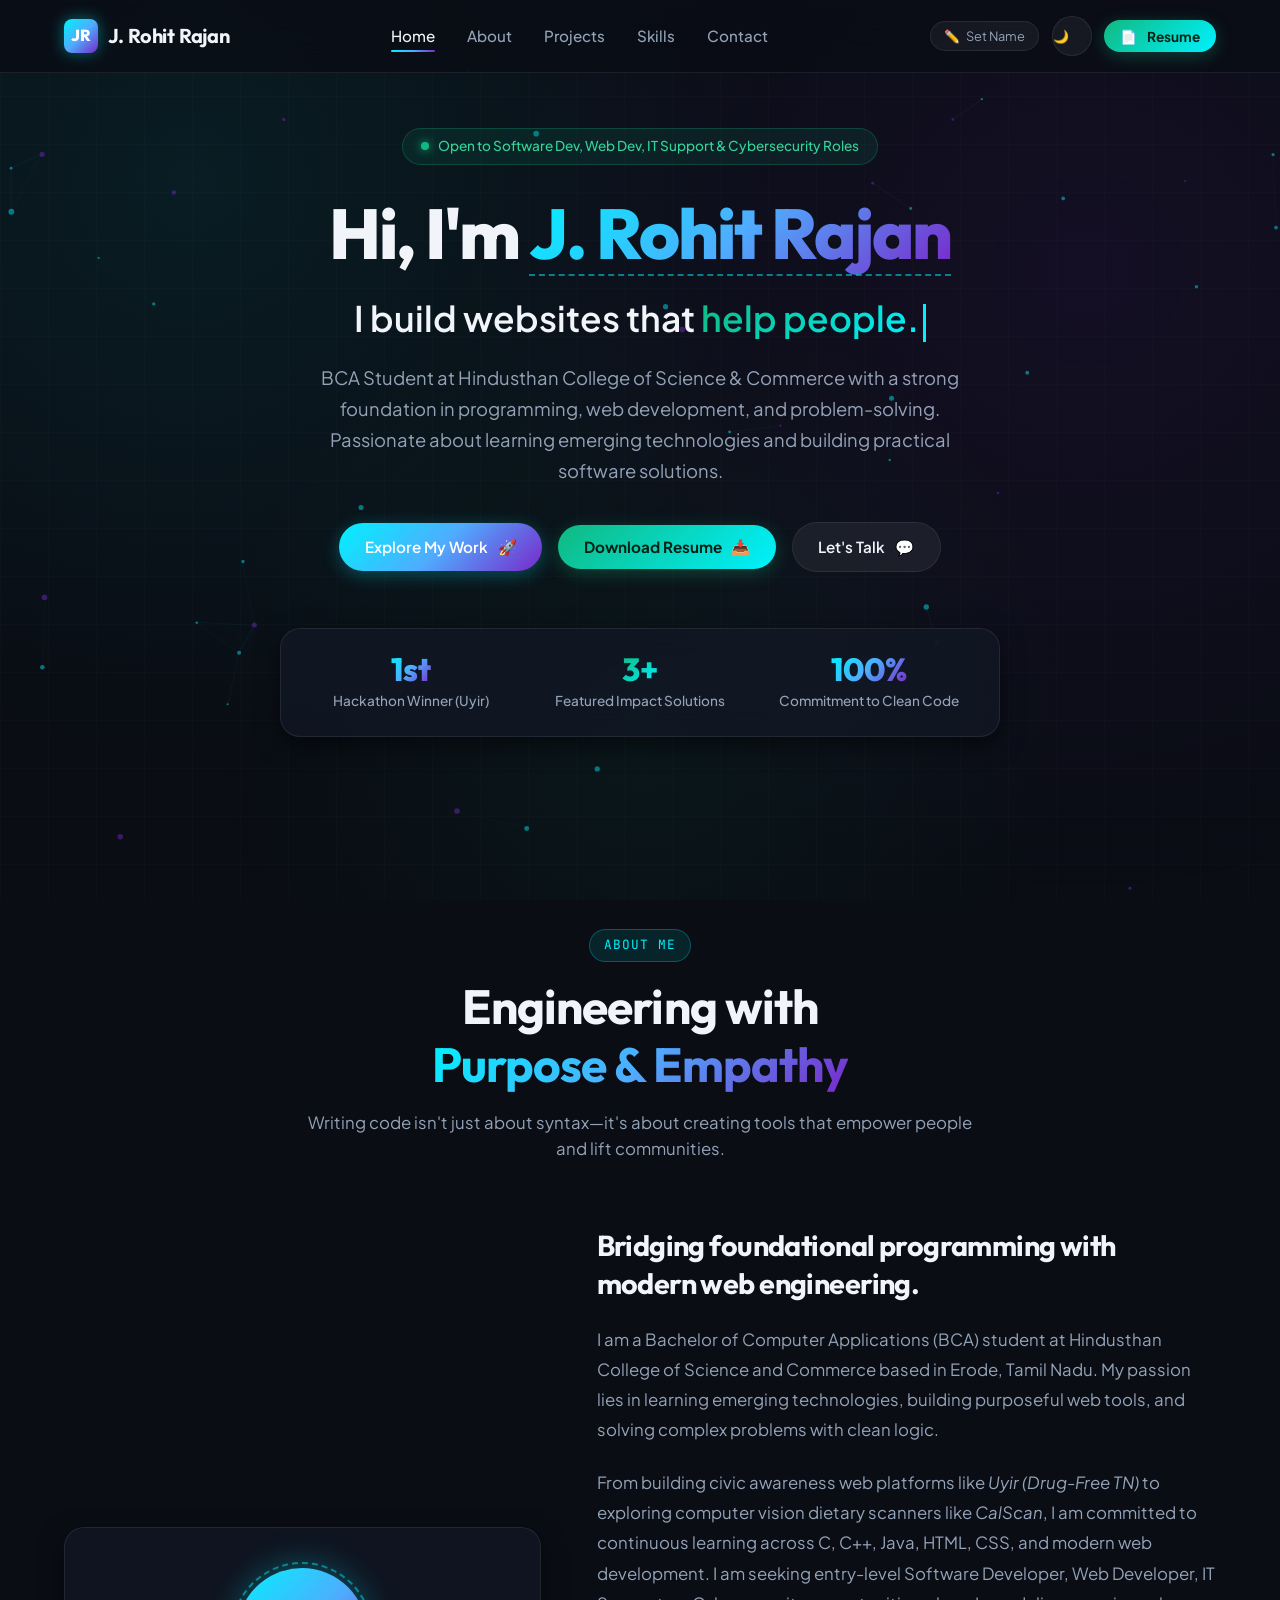
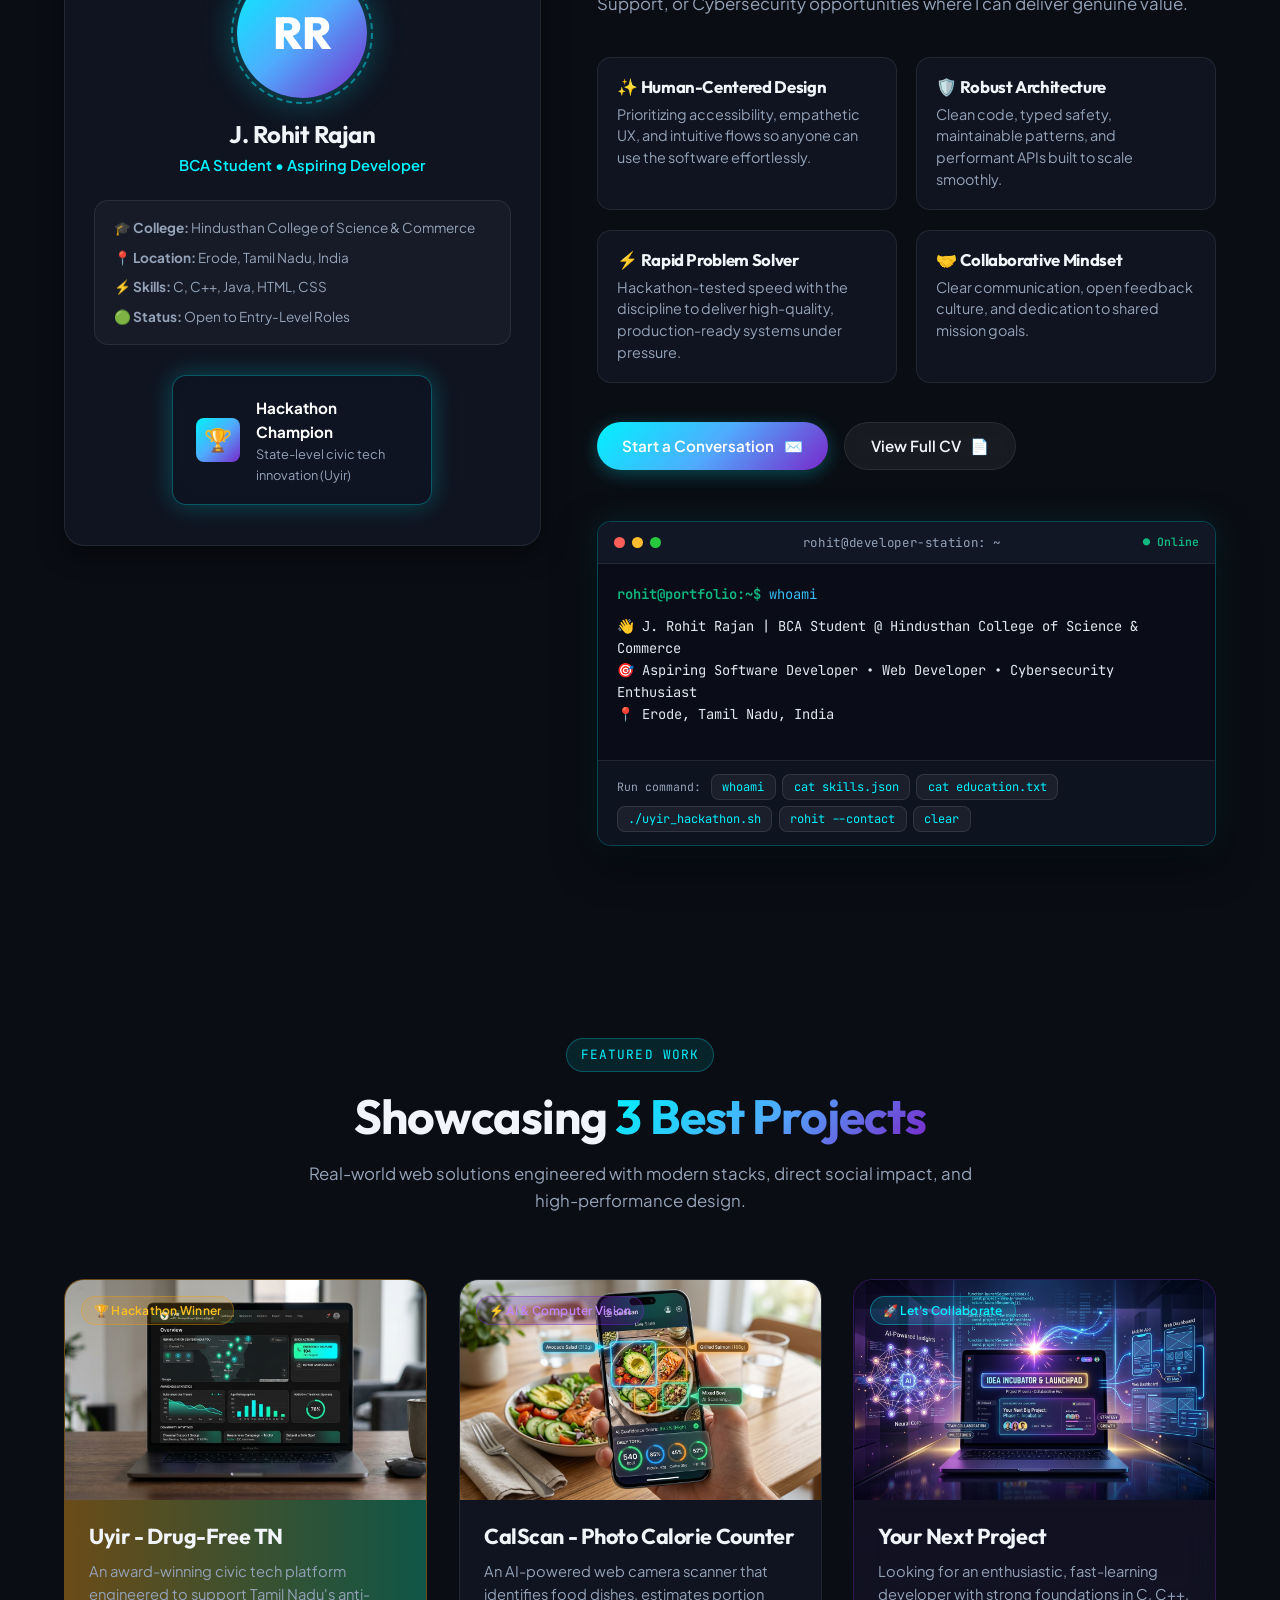
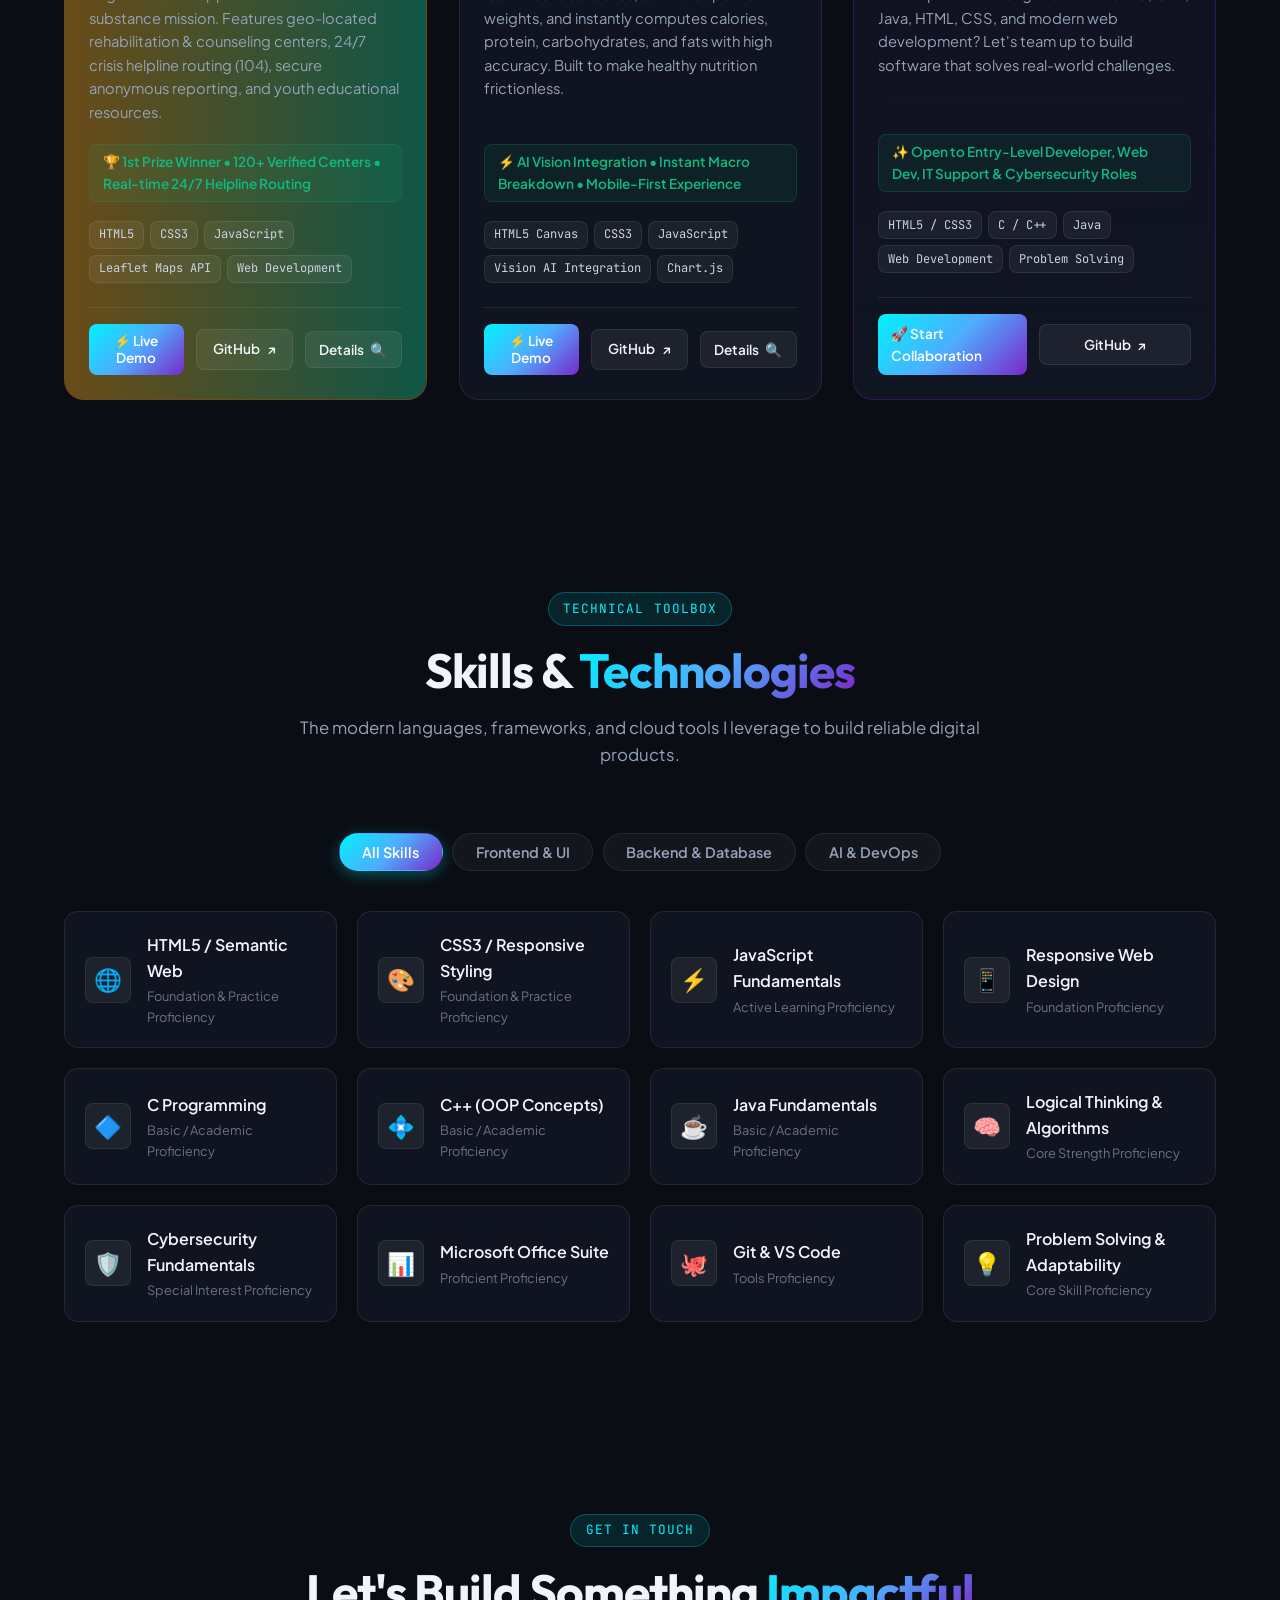
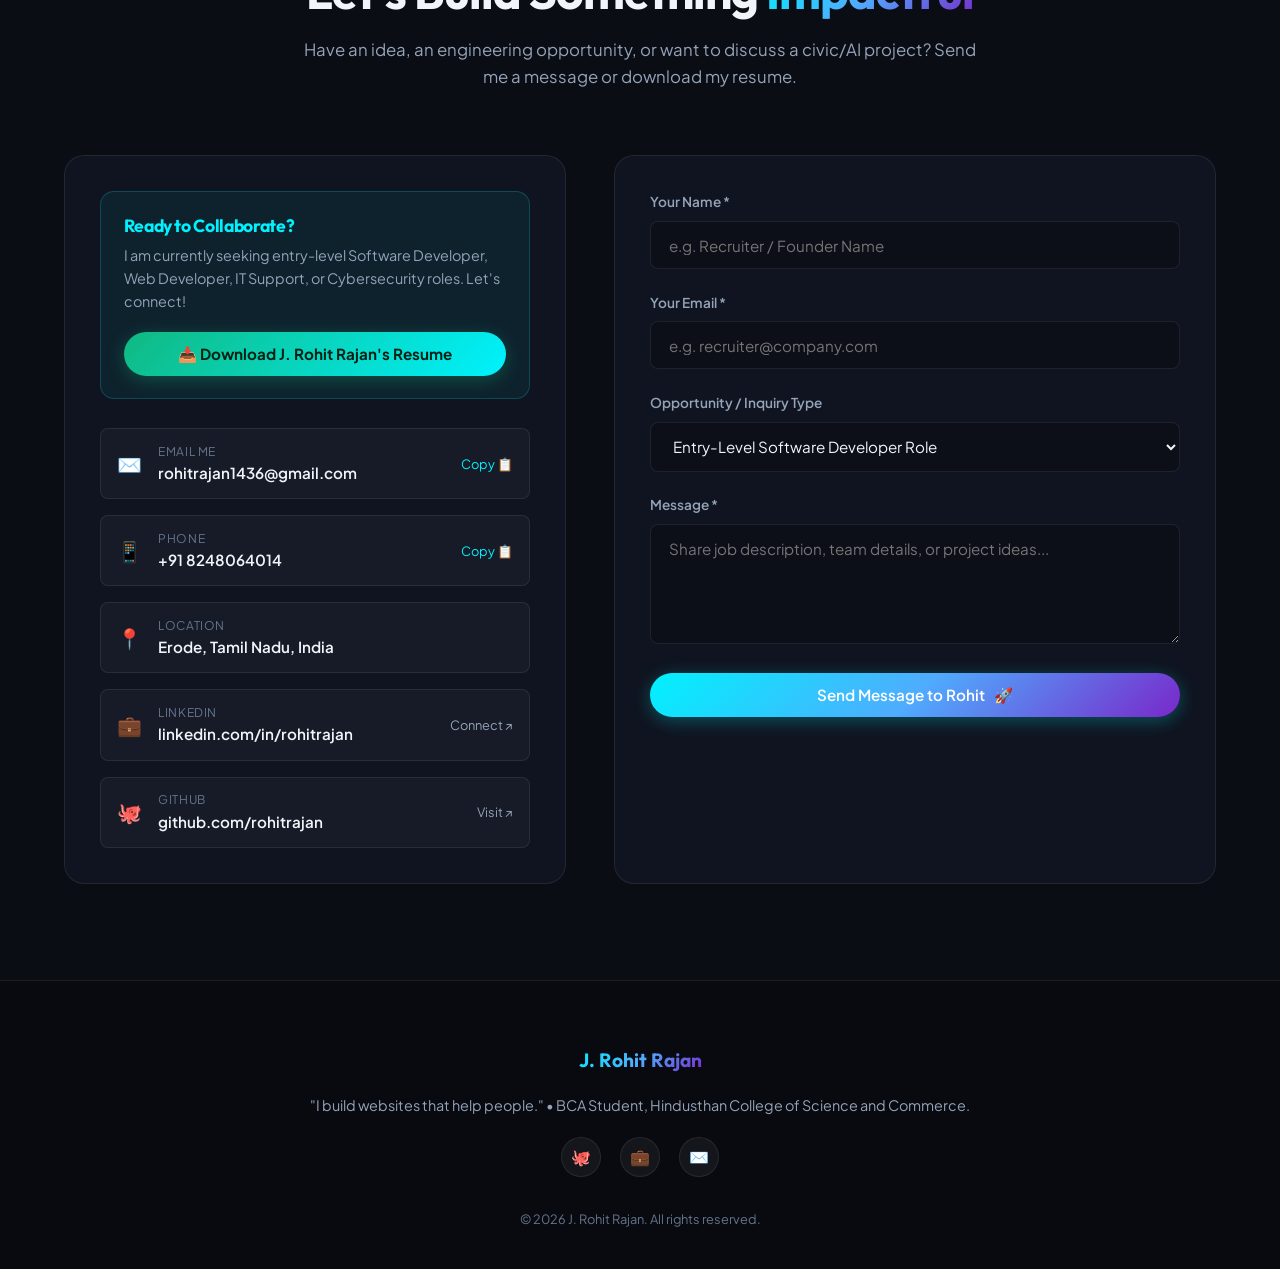
==== commit e38b408c: "Remove avatar photo and replace with glowing monogram card" ====
--- a/index.html
+++ b/index.html
@@ -137,17 +137,29 @@
         </div>
 
         <div class="about-grid">
-          <!-- Visual Column -->
+          <!-- Visual Column: Developer Identity Card -->
           <div class="about-visual">
-            <div class="about-image-wrapper">
-              <img src="assets/images/avatar.jpg" alt="Developer Portrait" loading="lazy" id="about-avatar-img">
-            </div>
-            
-            <div class="about-floating-card">
-              <div class="about-floating-icon">🏆</div>
-              <div>
-                <div style="font-weight: 700; font-size: 0.95rem; color: #fff;">Hackathon Champion</div>
-                <div style="font-size: 0.8rem; color: var(--text-muted);">State-level civic tech innovation</div>
+            <div class="about-profile-card">
+              <div class="profile-avatar-monogram">
+                <div class="monogram-inner">RR</div>
+                <div class="monogram-ring"></div>
+              </div>
+              <h3 class="profile-card-name">J. Rohit Rajan</h3>
+              <p class="profile-card-role">BCA Student • Aspiring Developer</p>
+              
+              <div class="profile-card-meta">
+                <div>🎓 <strong>College:</strong> Hindusthan College of Science & Commerce</div>
+                <div>📍 <strong>Location:</strong> Erode, Tamil Nadu, India</div>
+                <div>⚡ <strong>Skills:</strong> C, C++, Java, HTML, CSS</div>
+                <div>🟢 <strong>Status:</strong> Open to Entry-Level Roles</div>
+              </div>
+
+              <div class="about-floating-card" style="position: static; margin-top: 0.5rem; width: 100%;">
+                <div class="about-floating-icon">🏆</div>
+                <div style="text-align: left;">
+                  <div style="font-weight: 700; font-size: 0.95rem; color: #fff;">Hackathon Champion</div>
+                  <div style="font-size: 0.8rem; color: var(--text-muted);">State-level civic tech innovation (Uyir)</div>
+                </div>
               </div>
             </div>
           </div>
--- a/css/components.css
+++ b/css/components.css
@@ -370,15 +370,92 @@
   box-shadow: var(--shadow-md);
 }
 
-.about-image-wrapper img {
+.about-profile-card {
+  background: var(--bg-card);
+  backdrop-filter: var(--glass-blur);
+  border: 1px solid var(--bg-card-border);
+  border-radius: var(--radius-lg);
+  padding: 2.5rem 1.8rem;
+  display: flex;
+  flex-direction: column;
+  align-items: center;
+  text-align: center;
+  box-shadow: var(--shadow-md);
+  position: relative;
+  transition: all var(--transition-normal);
+}
+
+.about-profile-card:hover {
+  border-color: rgba(0, 242, 254, 0.35);
+  box-shadow: 0 16px 40px rgba(0, 0, 0, 0.6), 0 0 25px rgba(0, 242, 254, 0.15);
+  transform: translateY(-4px);
+}
+
+.profile-avatar-monogram {
+  position: relative;
+  width: 130px;
+  height: 130px;
+  margin-bottom: 1.4rem;
+}
+
+.monogram-inner {
   width: 100%;
-  height: 480px;
-  object-fit: cover;
-  transition: transform var(--transition-smooth);
-}
-
-.about-image-wrapper:hover img {
-  transform: scale(1.03);
+  height: 100%;
+  border-radius: 50%;
+  background: var(--gradient-brand);
+  display: flex;
+  align-items: center;
+  justify-content: center;
+  font-family: var(--font-heading);
+  font-size: 2.8rem;
+  font-weight: 800;
+  color: #fff;
+  box-shadow: 0 0 35px rgba(0, 242, 254, 0.35);
+}
+
+.monogram-ring {
+  position: absolute;
+  top: -6px;
+  left: -6px;
+  right: -6px;
+  bottom: -6px;
+  border-radius: 50%;
+  border: 2px dashed rgba(0, 242, 254, 0.45);
+  animation: rotate-slow 20s linear infinite;
+}
+
+@keyframes rotate-slow {
+  from { transform: rotate(0deg); }
+  to { transform: rotate(360deg); }
+}
+
+.profile-card-name {
+  font-size: 1.5rem;
+  font-weight: 700;
+  color: var(--text-main);
+  margin-bottom: 0.3rem;
+}
+
+.profile-card-role {
+  font-size: 0.92rem;
+  color: var(--accent-cyan);
+  font-weight: 600;
+  margin-bottom: 1.4rem;
+}
+
+.profile-card-meta {
+  width: 100%;
+  padding: 1rem 1.2rem;
+  background: rgba(255, 255, 255, 0.03);
+  border: 1px solid var(--bg-card-border);
+  border-radius: var(--radius-md);
+  display: flex;
+  flex-direction: column;
+  gap: 0.5rem;
+  font-size: 0.85rem;
+  color: var(--text-muted);
+  text-align: left;
+  margin-bottom: 1.4rem;
 }
 
 .about-floating-card {
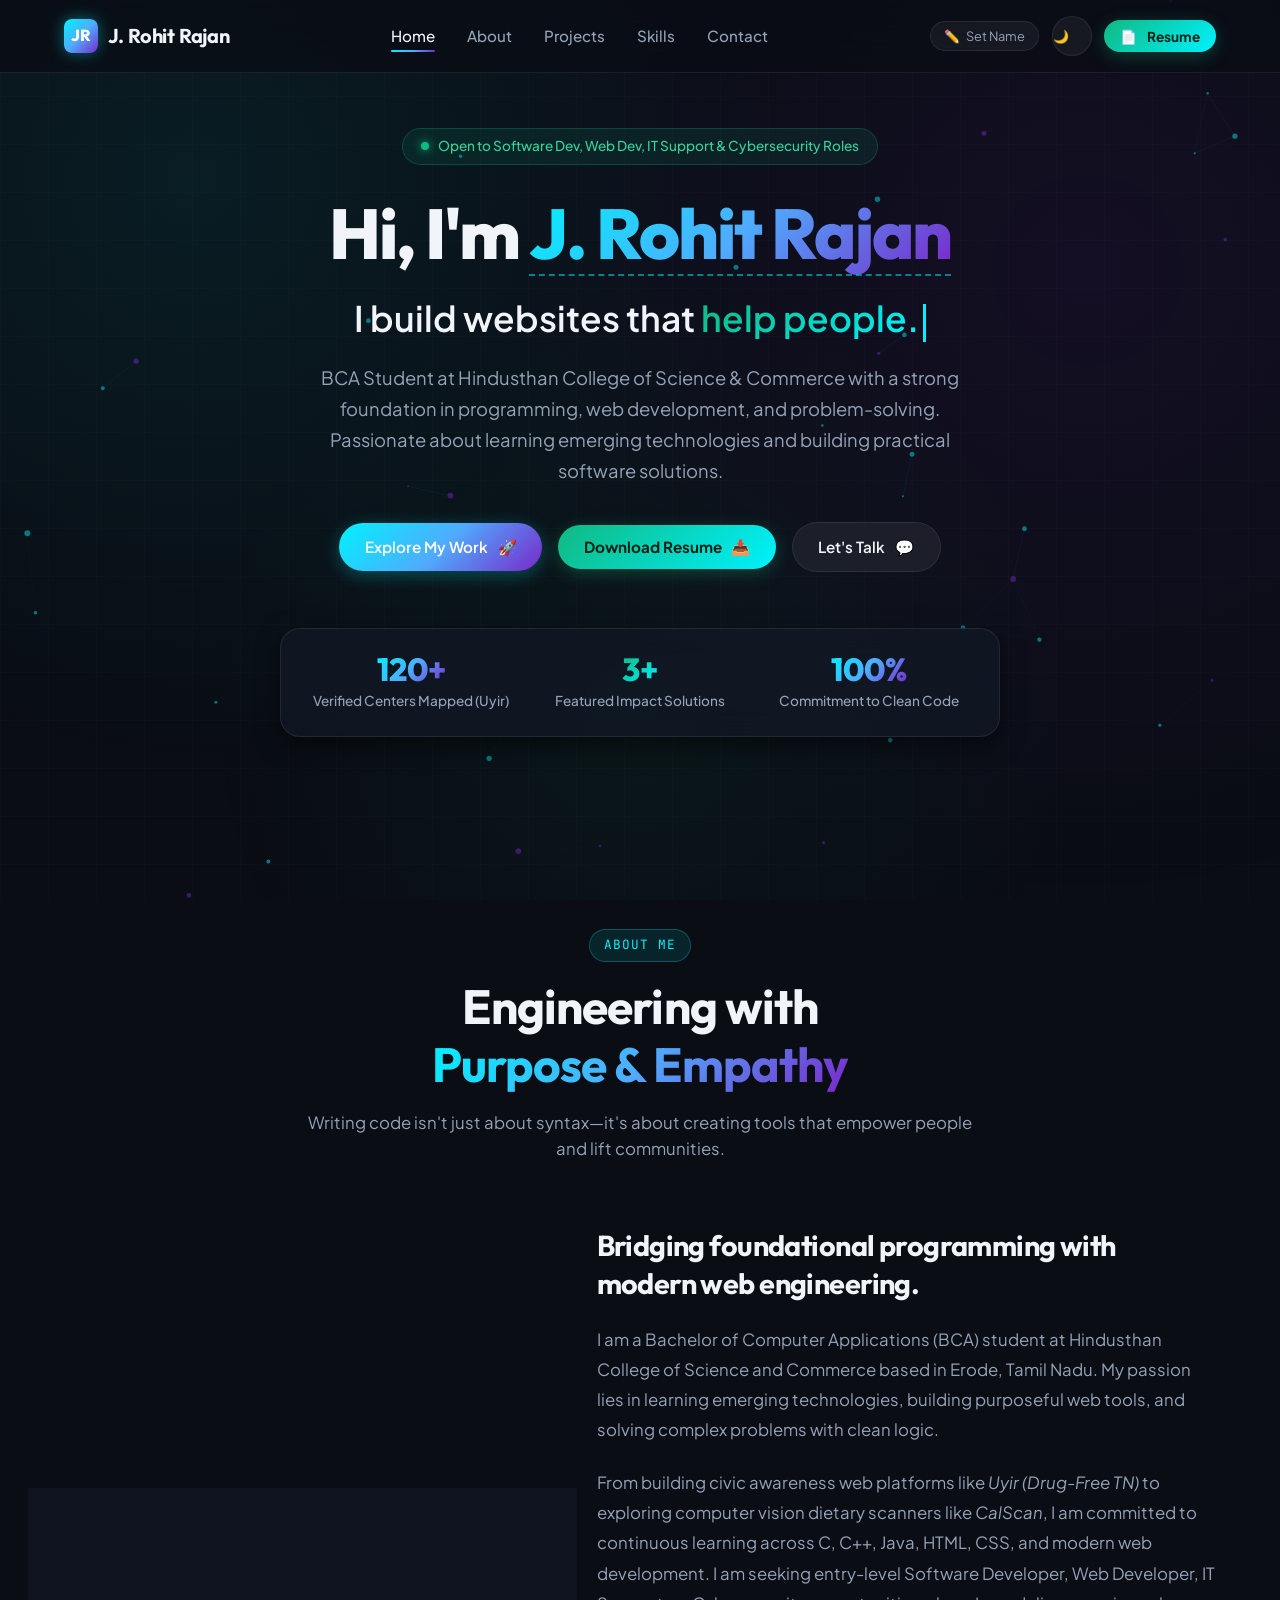
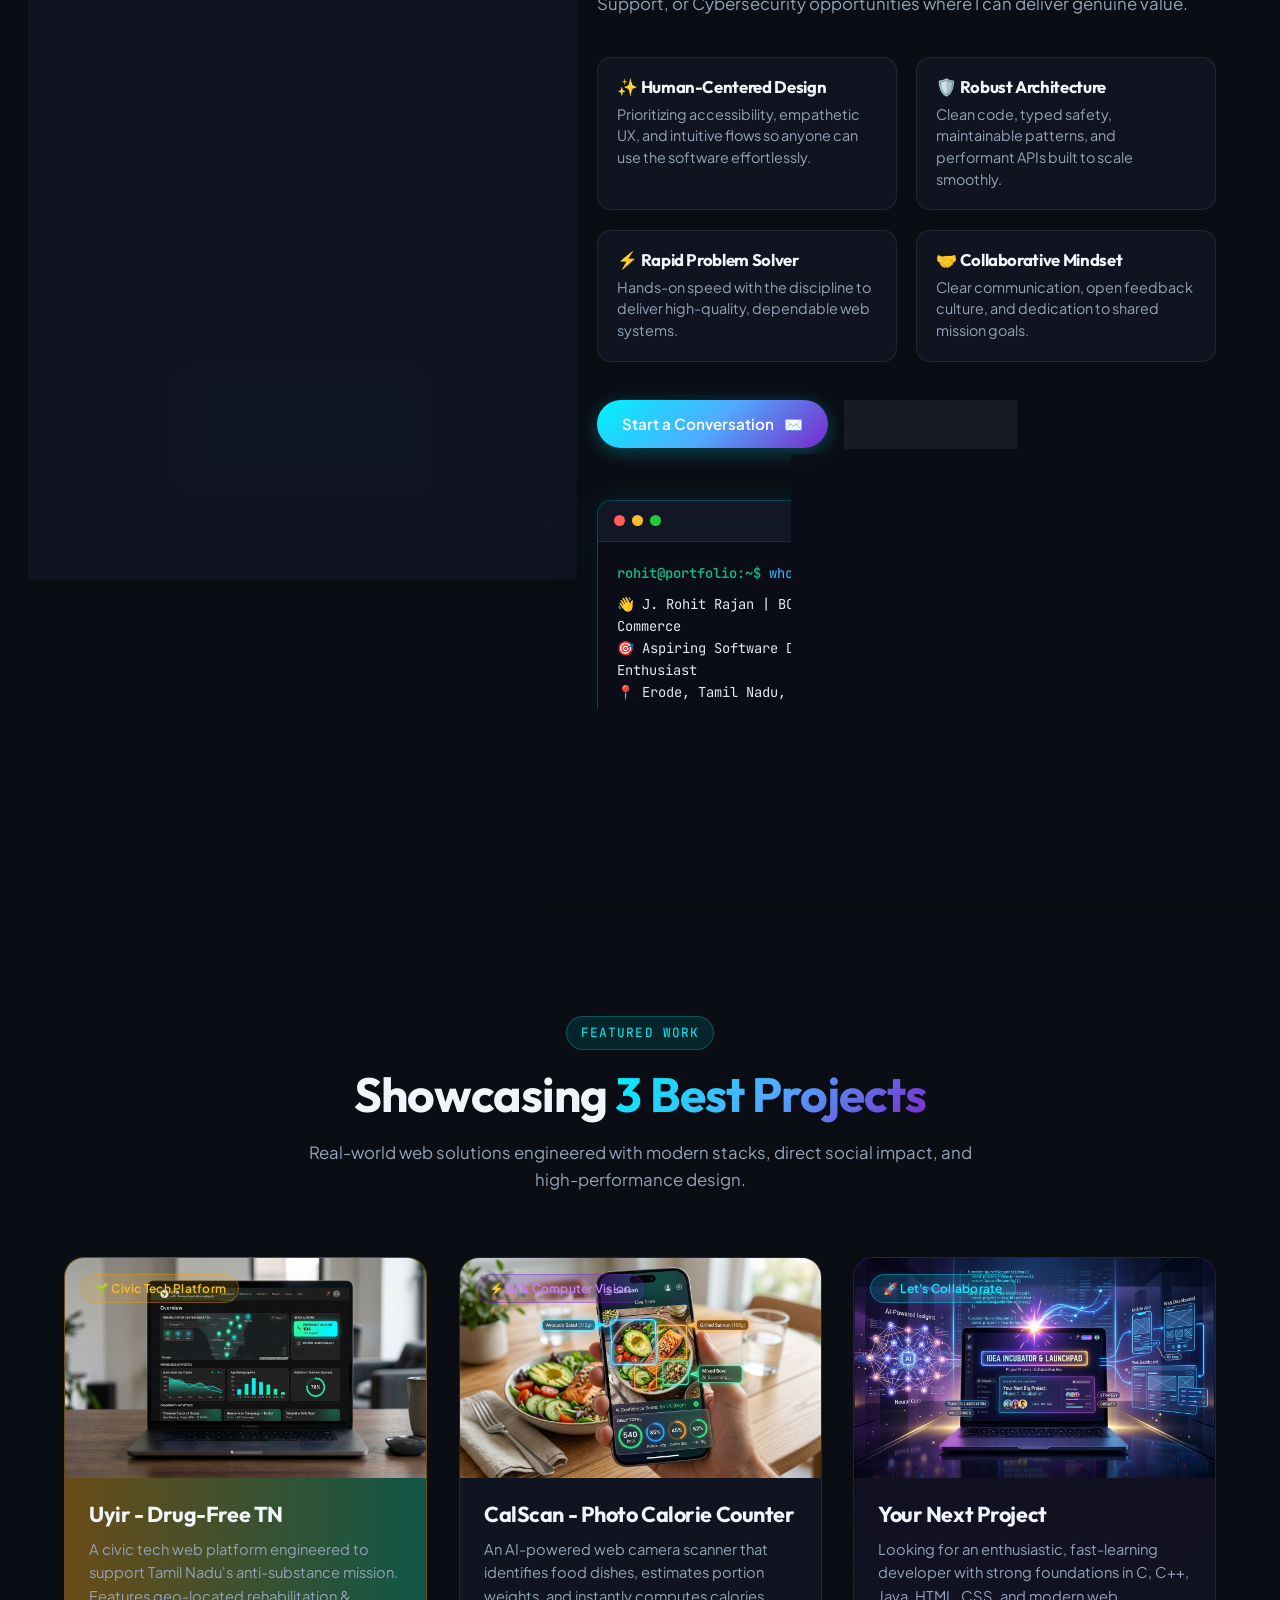
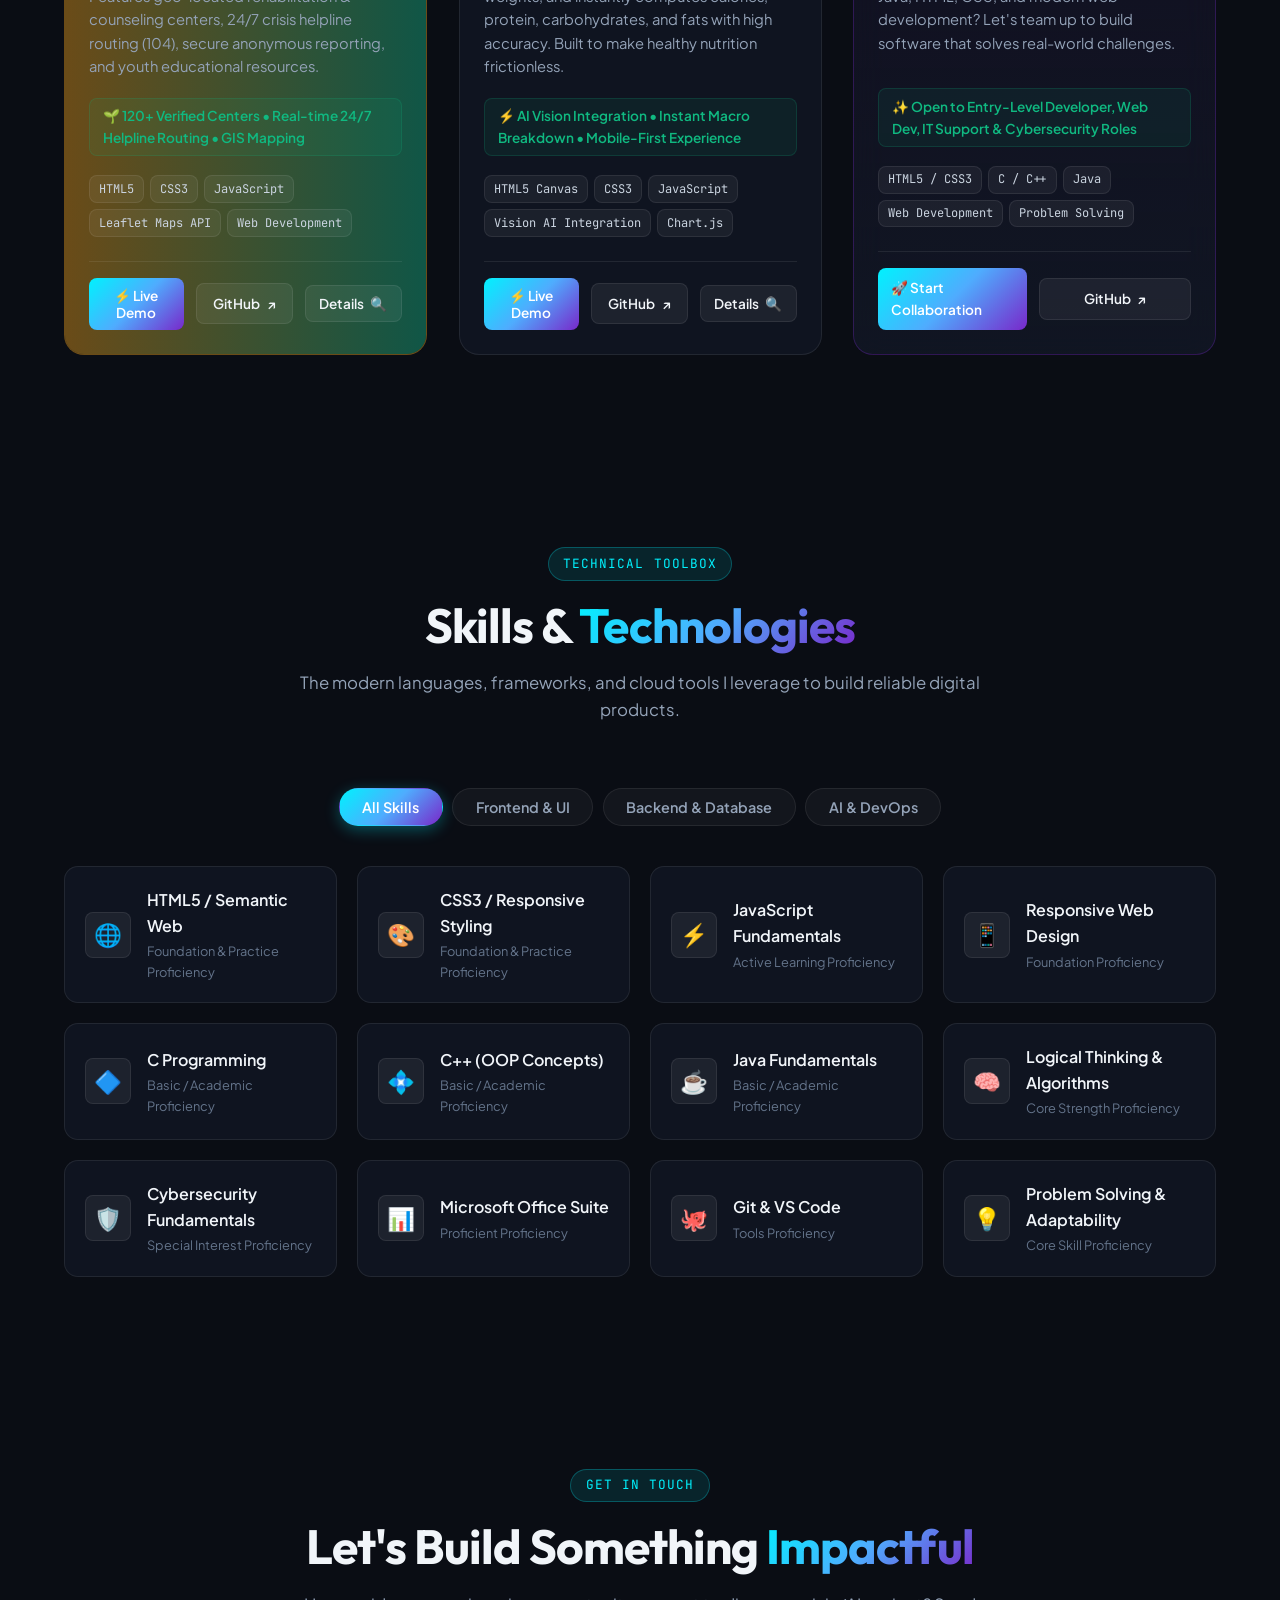
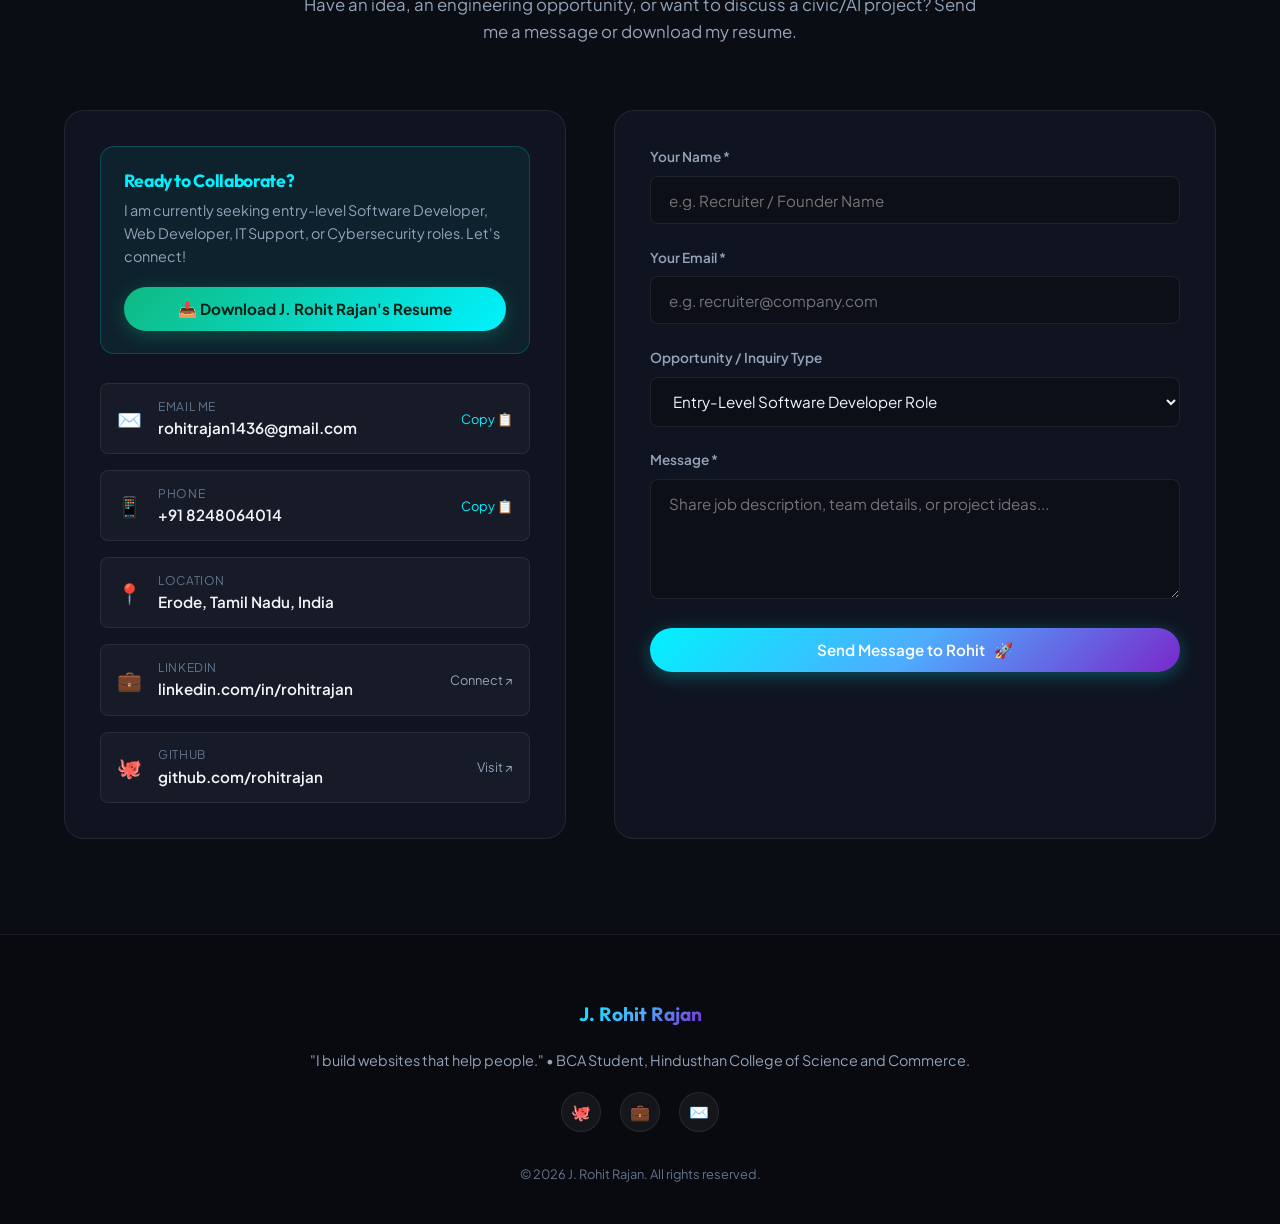
==== commit 3fdc3d43: "Remove state level winner and hackathon winner claims" ====
--- a/index.html
+++ b/index.html
@@ -9,7 +9,7 @@
   <!-- Open Graph / Meta -->
   <meta property="og:type" content="website">
   <meta property="og:title" content="J. Rohit Rajan | Portfolio">
-  <meta property="og:description" content="Explore projects: Uyir (Hackathon Winner), CalScan AI Nutrition Counter, and your next big idea.">
+  <meta property="og:description" content="Explore projects: Uyir (Civic Tech Platform), CalScan AI Nutrition Counter, and your next big idea.">
   
   <!-- Google Fonts -->
   <link rel="preconnect" href="https://fonts.googleapis.com">
@@ -112,8 +112,8 @@
         <!-- Quick Stats -->
         <div class="hero-stats">
           <div class="stat-item">
-            <span class="stat-number gradient-text">1st</span>
-            <span class="stat-label">Hackathon Winner (Uyir)</span>
+            <span class="stat-number gradient-text">120+</span>
+            <span class="stat-label">Verified Centers Mapped (Uyir)</span>
           </div>
           <div class="stat-item">
             <span class="stat-number gradient-emerald-text">3+</span>
@@ -155,10 +155,10 @@
               </div>
 
               <div class="about-floating-card" style="position: static; margin-top: 0.5rem; width: 100%;">
-                <div class="about-floating-icon">🏆</div>
+                <div class="about-floating-icon">🌱</div>
                 <div style="text-align: left;">
-                  <div style="font-weight: 700; font-size: 0.95rem; color: #fff;">Hackathon Champion</div>
-                  <div style="font-size: 0.8rem; color: var(--text-muted);">State-level civic tech innovation (Uyir)</div>
+                  <div style="font-weight: 700; font-size: 0.95rem; color: #fff;">Civic Tech Innovation</div>
+                  <div style="font-size: 0.8rem; color: var(--text-muted);">Community healthcare web platform (Uyir)</div>
                 </div>
               </div>
             </div>
@@ -189,7 +189,7 @@
 
               <div class="philosophy-card">
                 <h4>⚡ Rapid Problem Solver</h4>
-                <p>Hackathon-tested speed with the discipline to deliver high-quality, production-ready systems under pressure.</p>
+                <p>Hands-on speed with the discipline to deliver high-quality, dependable web systems.</p>
               </div>
 
               <div class="philosophy-card">
@@ -232,7 +232,7 @@
                 <button type="button" class="terminal-btn" onclick="runTerminalCmd('whoami')">whoami</button>
                 <button type="button" class="terminal-btn" onclick="runTerminalCmd('skills')">cat skills.json</button>
                 <button type="button" class="terminal-btn" onclick="runTerminalCmd('education')">cat education.txt</button>
-                <button type="button" class="terminal-btn" onclick="runTerminalCmd('hackathon')">./uyir_hackathon.sh</button>
+                <button type="button" class="terminal-btn" onclick="runTerminalCmd('uyir')">./uyir_project.sh</button>
                 <button type="button" class="terminal-btn" onclick="runTerminalCmd('contact')">rohit --contact</button>
                 <button type="button" class="terminal-btn" onclick="runTerminalCmd('clear')">clear</button>
               </div>
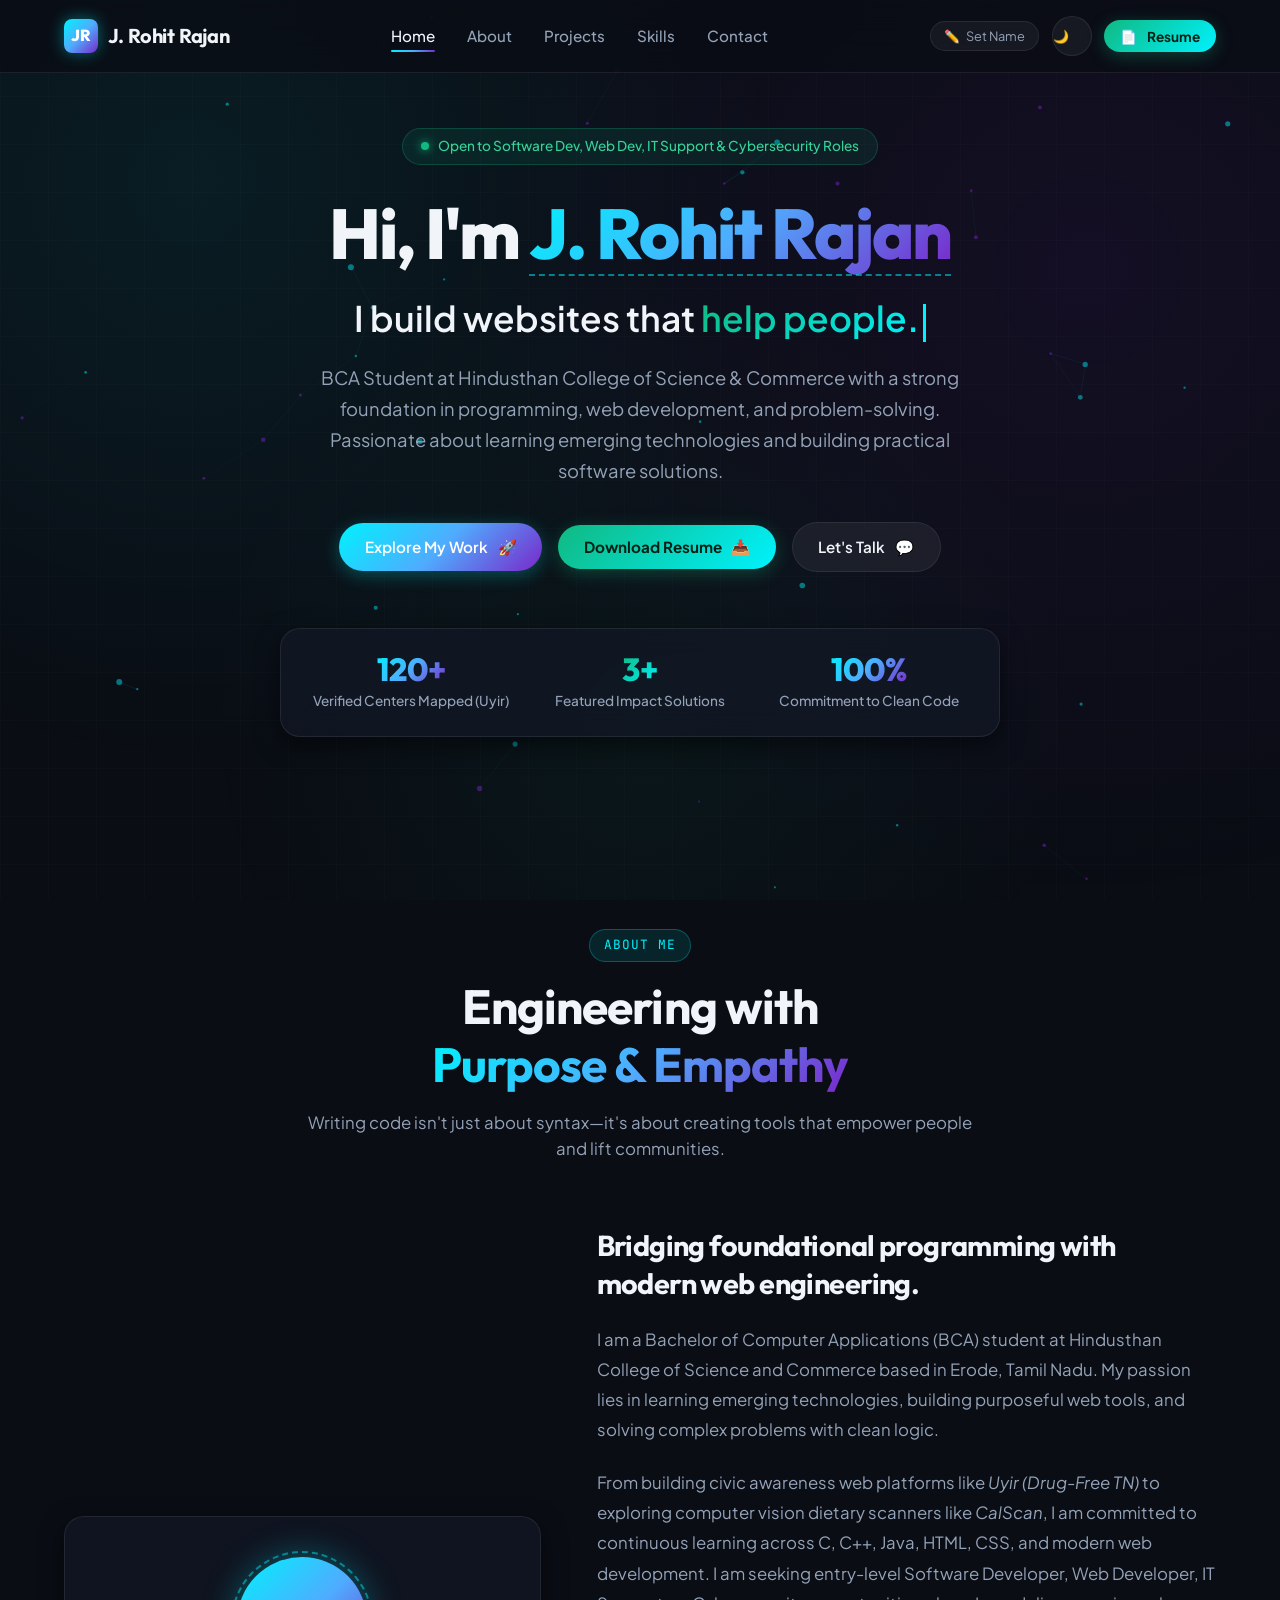
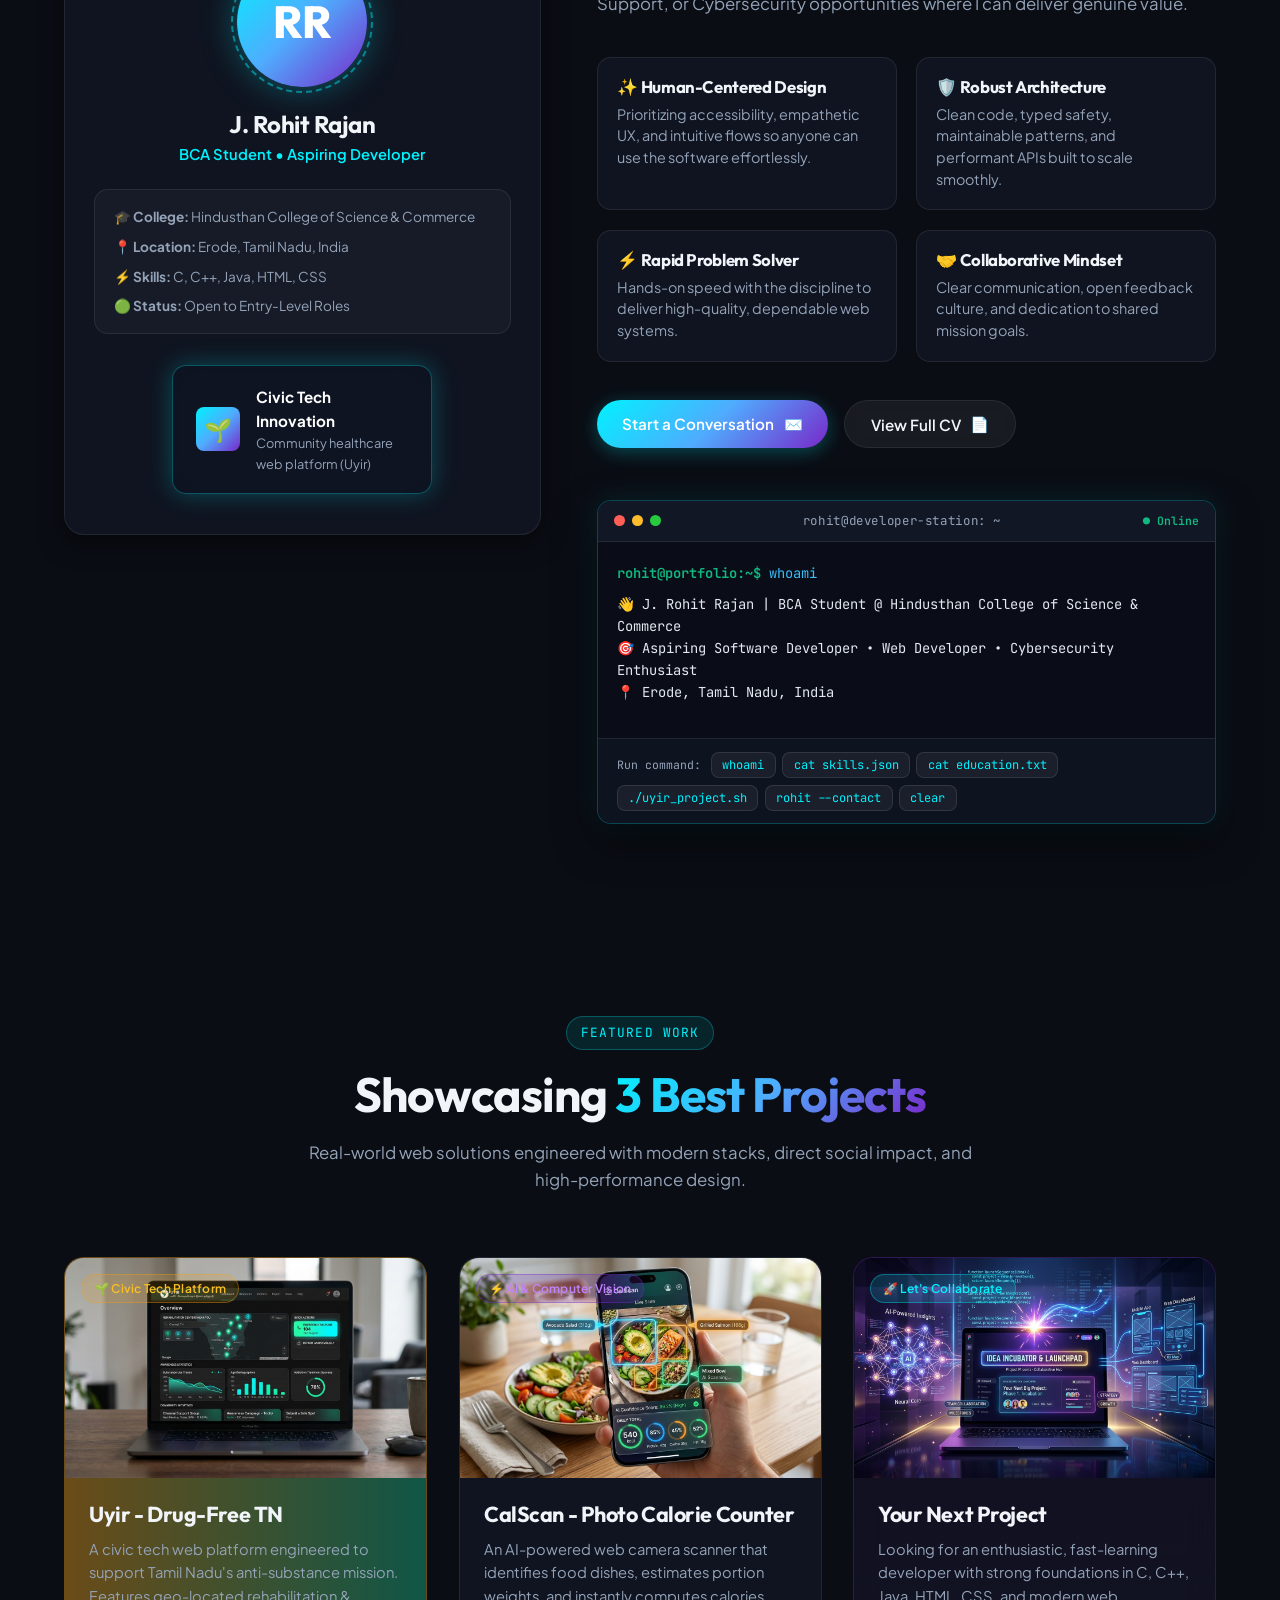
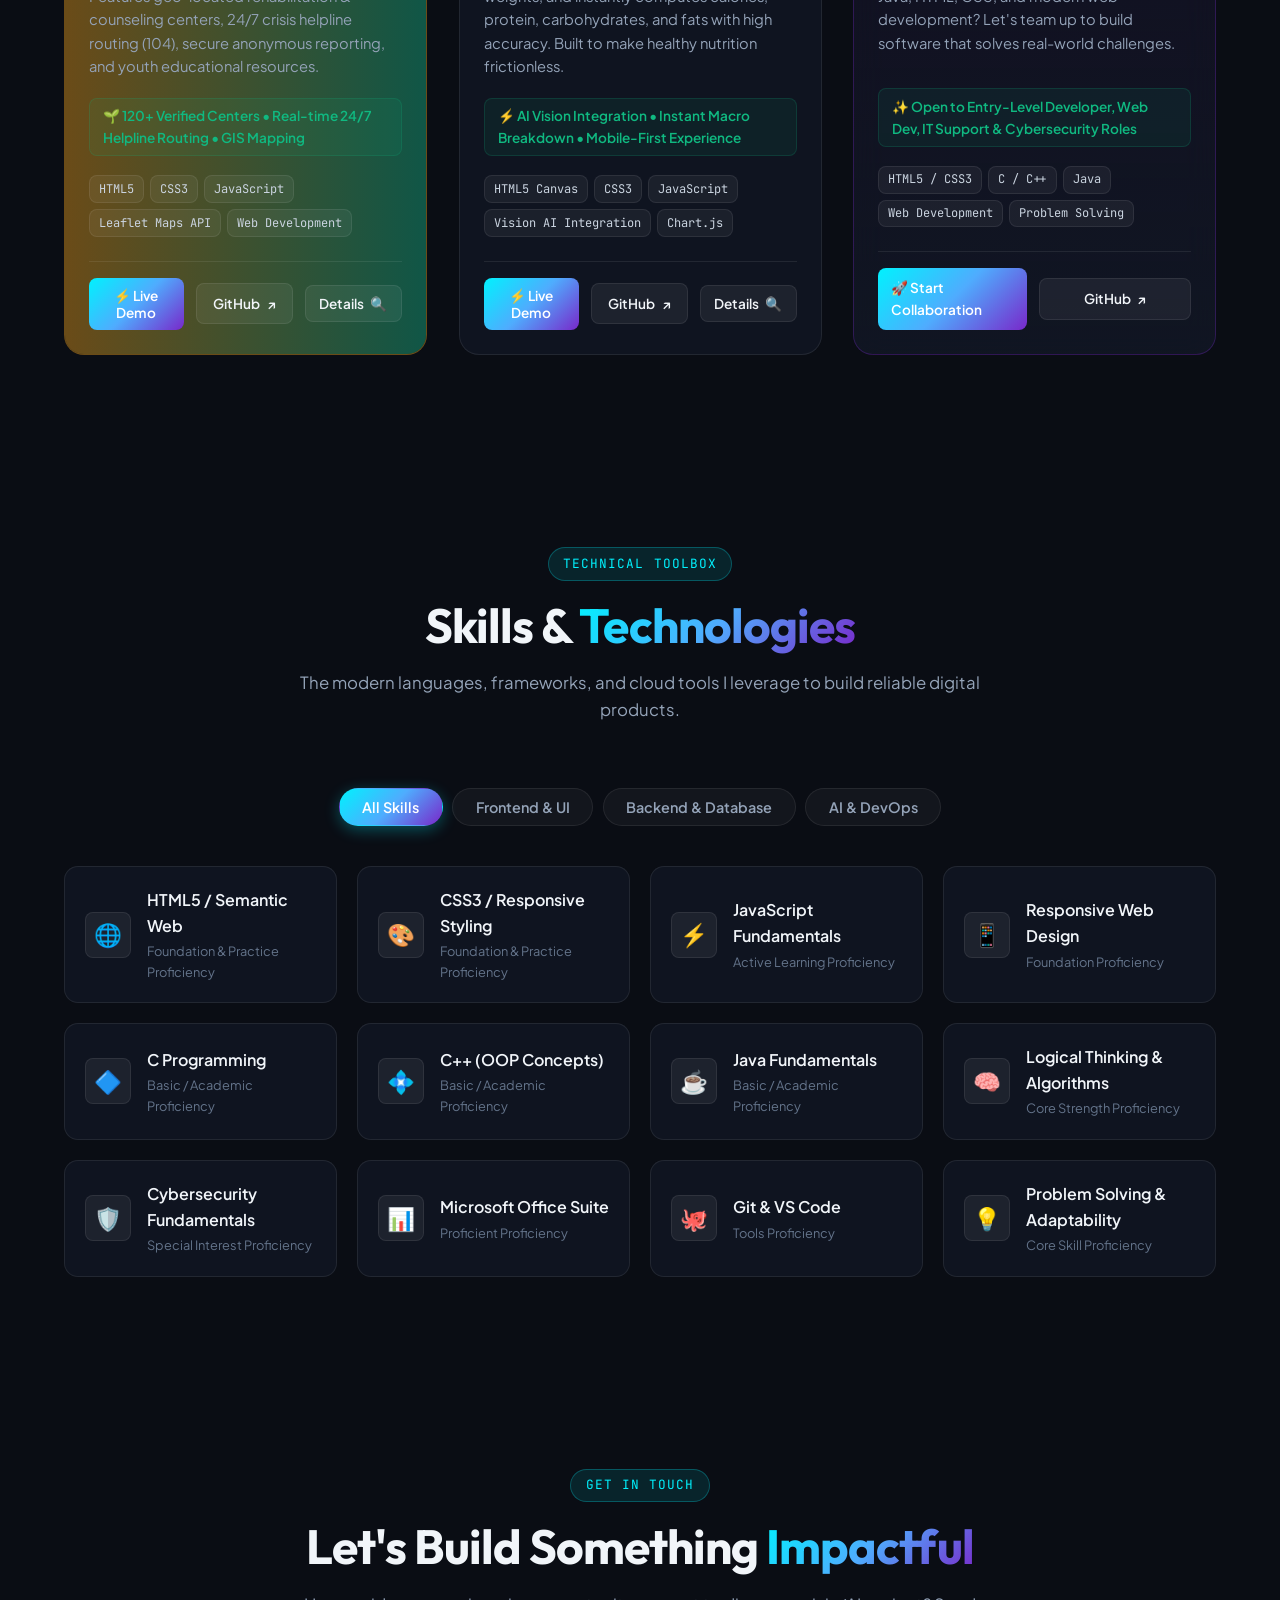
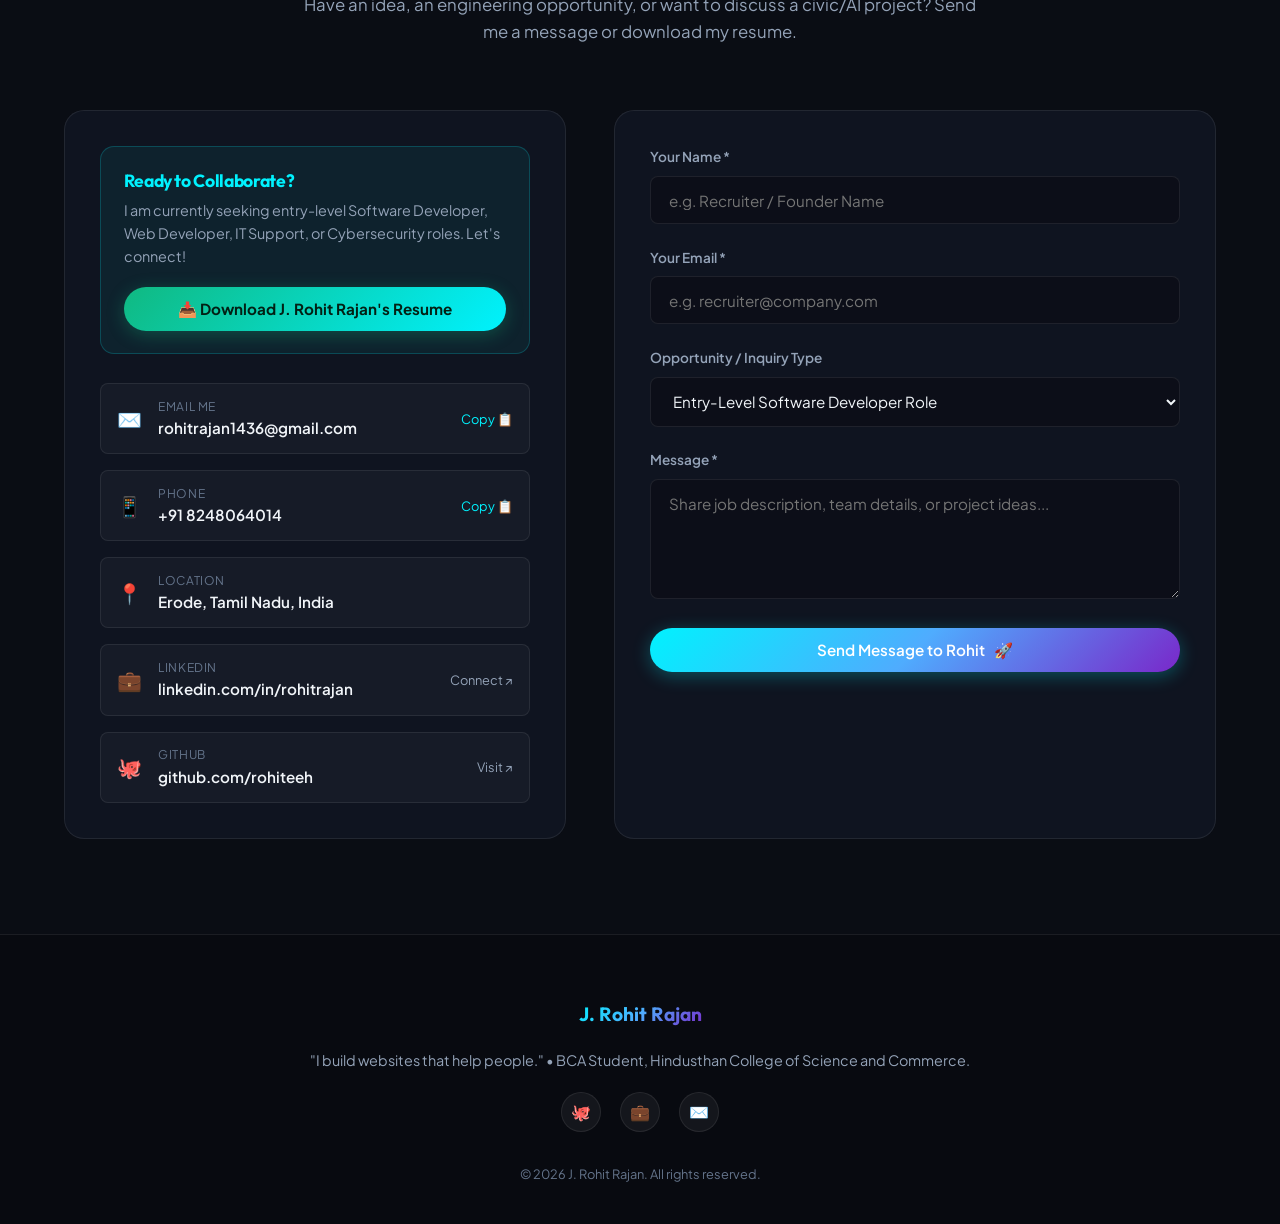
==== commit 8479963c: "Update GitHub profile links to rohiteeh" ====
--- a/index.html
+++ b/index.html
@@ -348,11 +348,11 @@
               </a>
 
               <!-- GitHub -->
-              <a href="https://github.com/rohitrajan" target="_blank" rel="noopener noreferrer" class="contact-link-row">
+              <a href="https://github.com/rohiteeh" target="_blank" rel="noopener noreferrer" class="contact-link-row">
                 <span class="contact-link-icon">🐙</span>
                 <div class="contact-link-text">
                   <div class="contact-link-label">GitHub</div>
-                  <div class="contact-link-val">github.com/rohitrajan</div>
+                  <div class="contact-link-val">github.com/rohiteeh</div>
                 </div>
                 <span style="font-size: 0.8rem; color: var(--text-muted);">Visit ↗</span>
               </a>
@@ -408,7 +408,7 @@
       </p>
 
       <div class="footer-socials">
-        <a href="https://github.com/rohitrajan" target="_blank" rel="noopener noreferrer" class="footer-social-link" title="GitHub" aria-label="GitHub">🐙</a>
+        <a href="https://github.com/rohiteeh" target="_blank" rel="noopener noreferrer" class="footer-social-link" title="GitHub" aria-label="GitHub">🐙</a>
         <a href="https://linkedin.com/in/rohitrajan" target="_blank" rel="noopener noreferrer" class="footer-social-link" title="LinkedIn" aria-label="LinkedIn">💼</a>
         <a href="mailto:rohitrajan1436@gmail.com" class="footer-social-link" title="Email" aria-label="Email">✉️</a>
       </div>
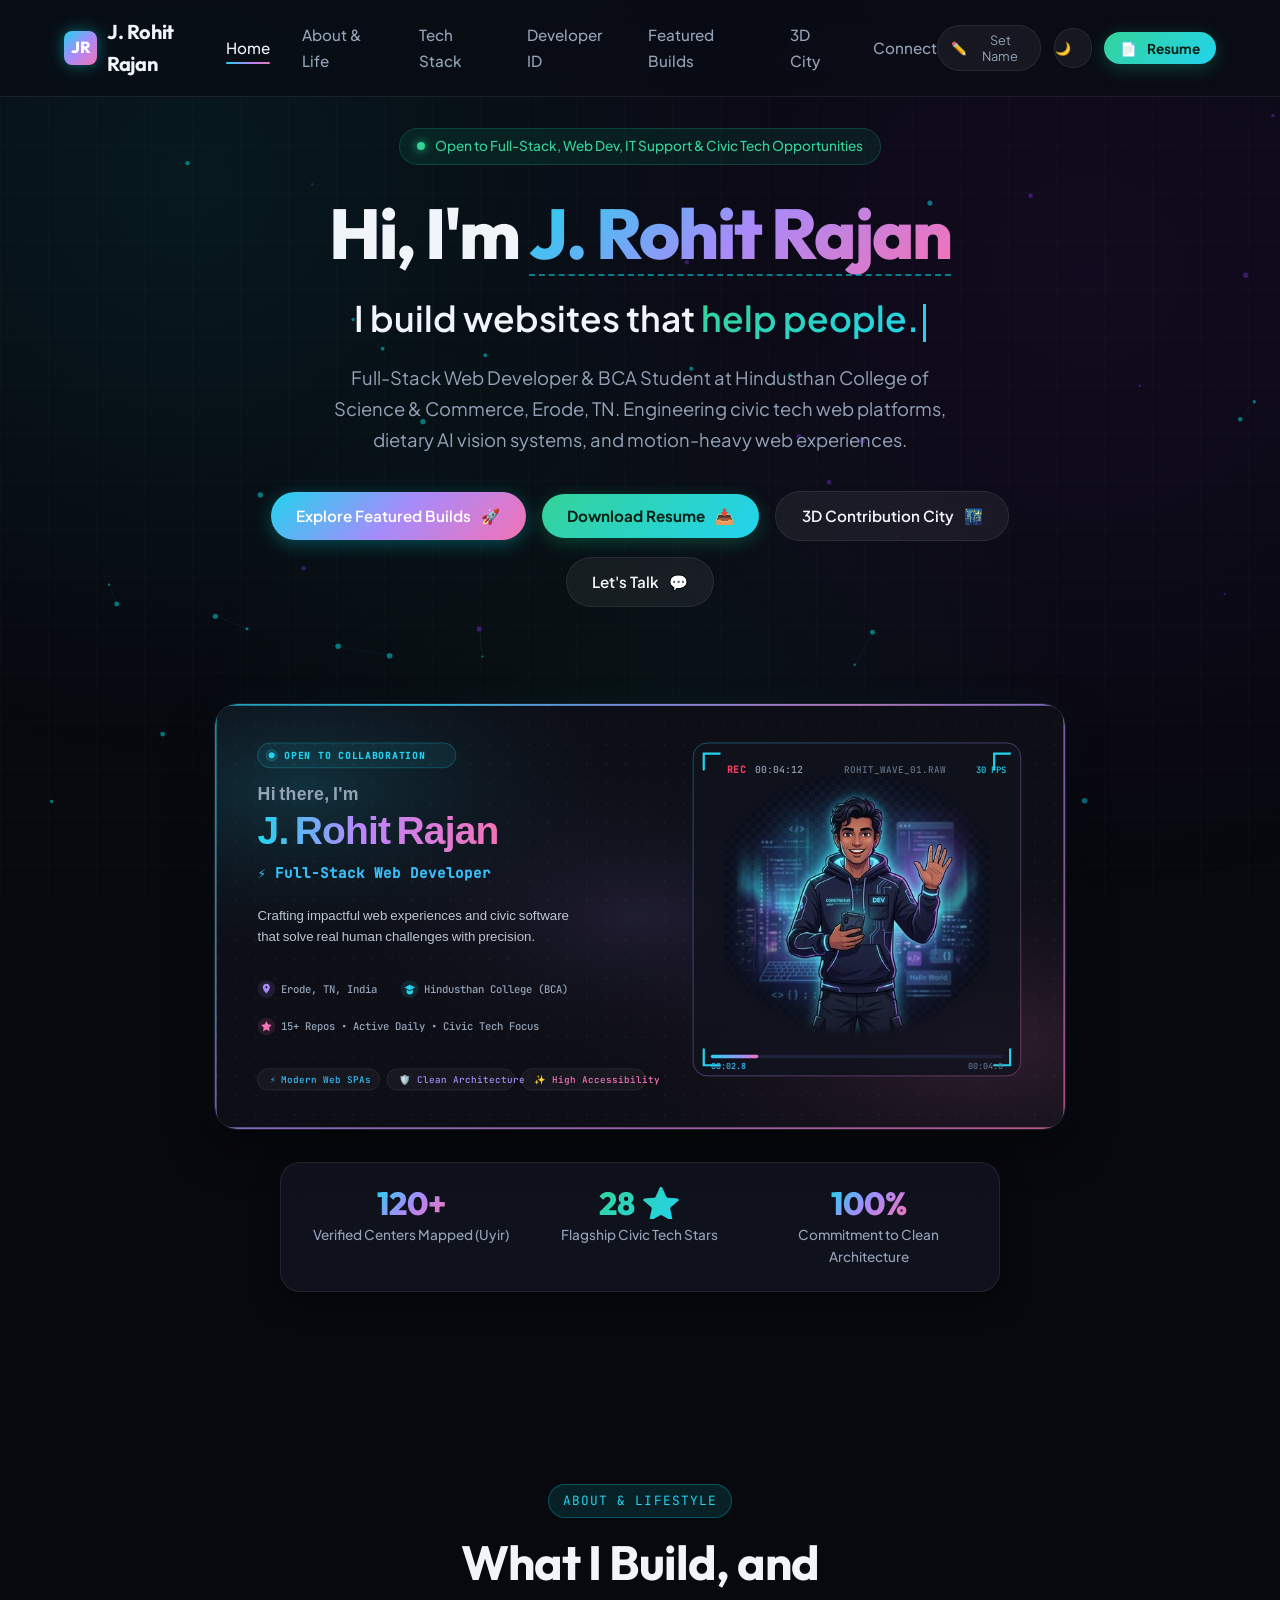
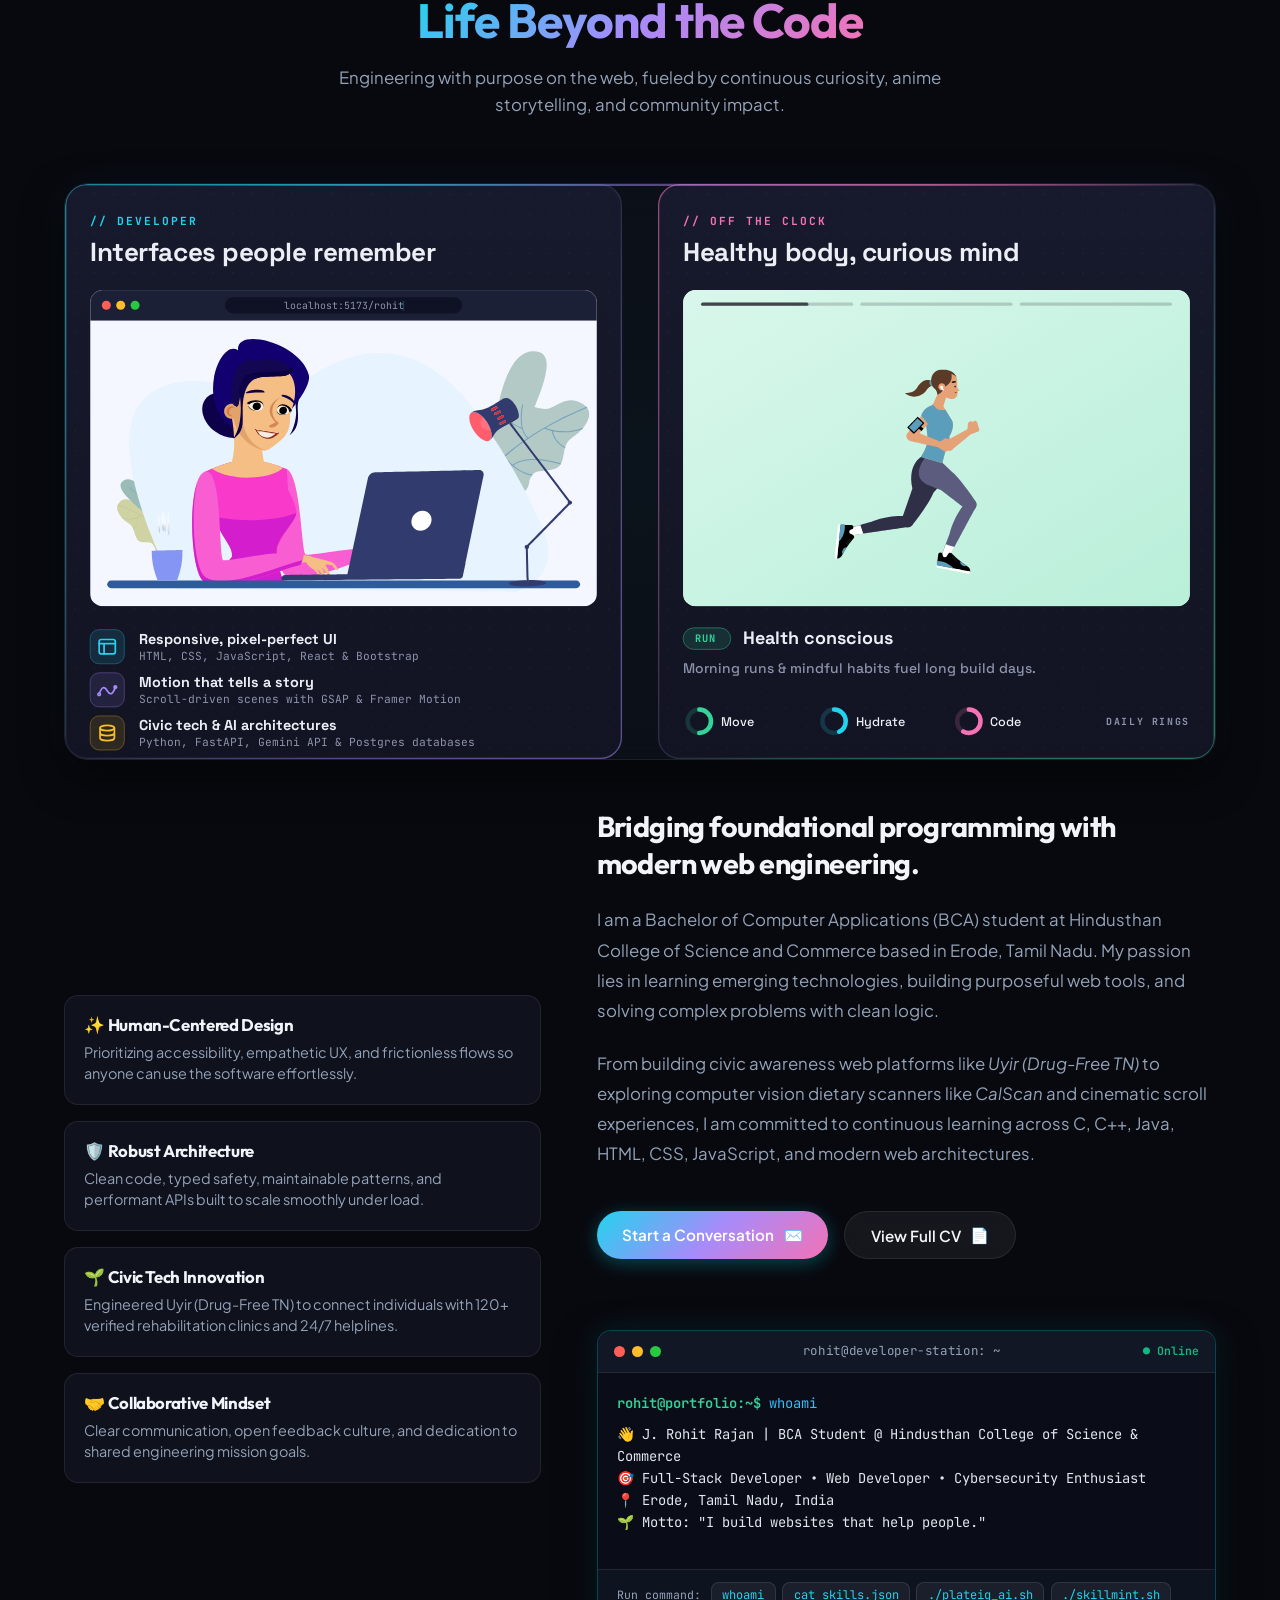
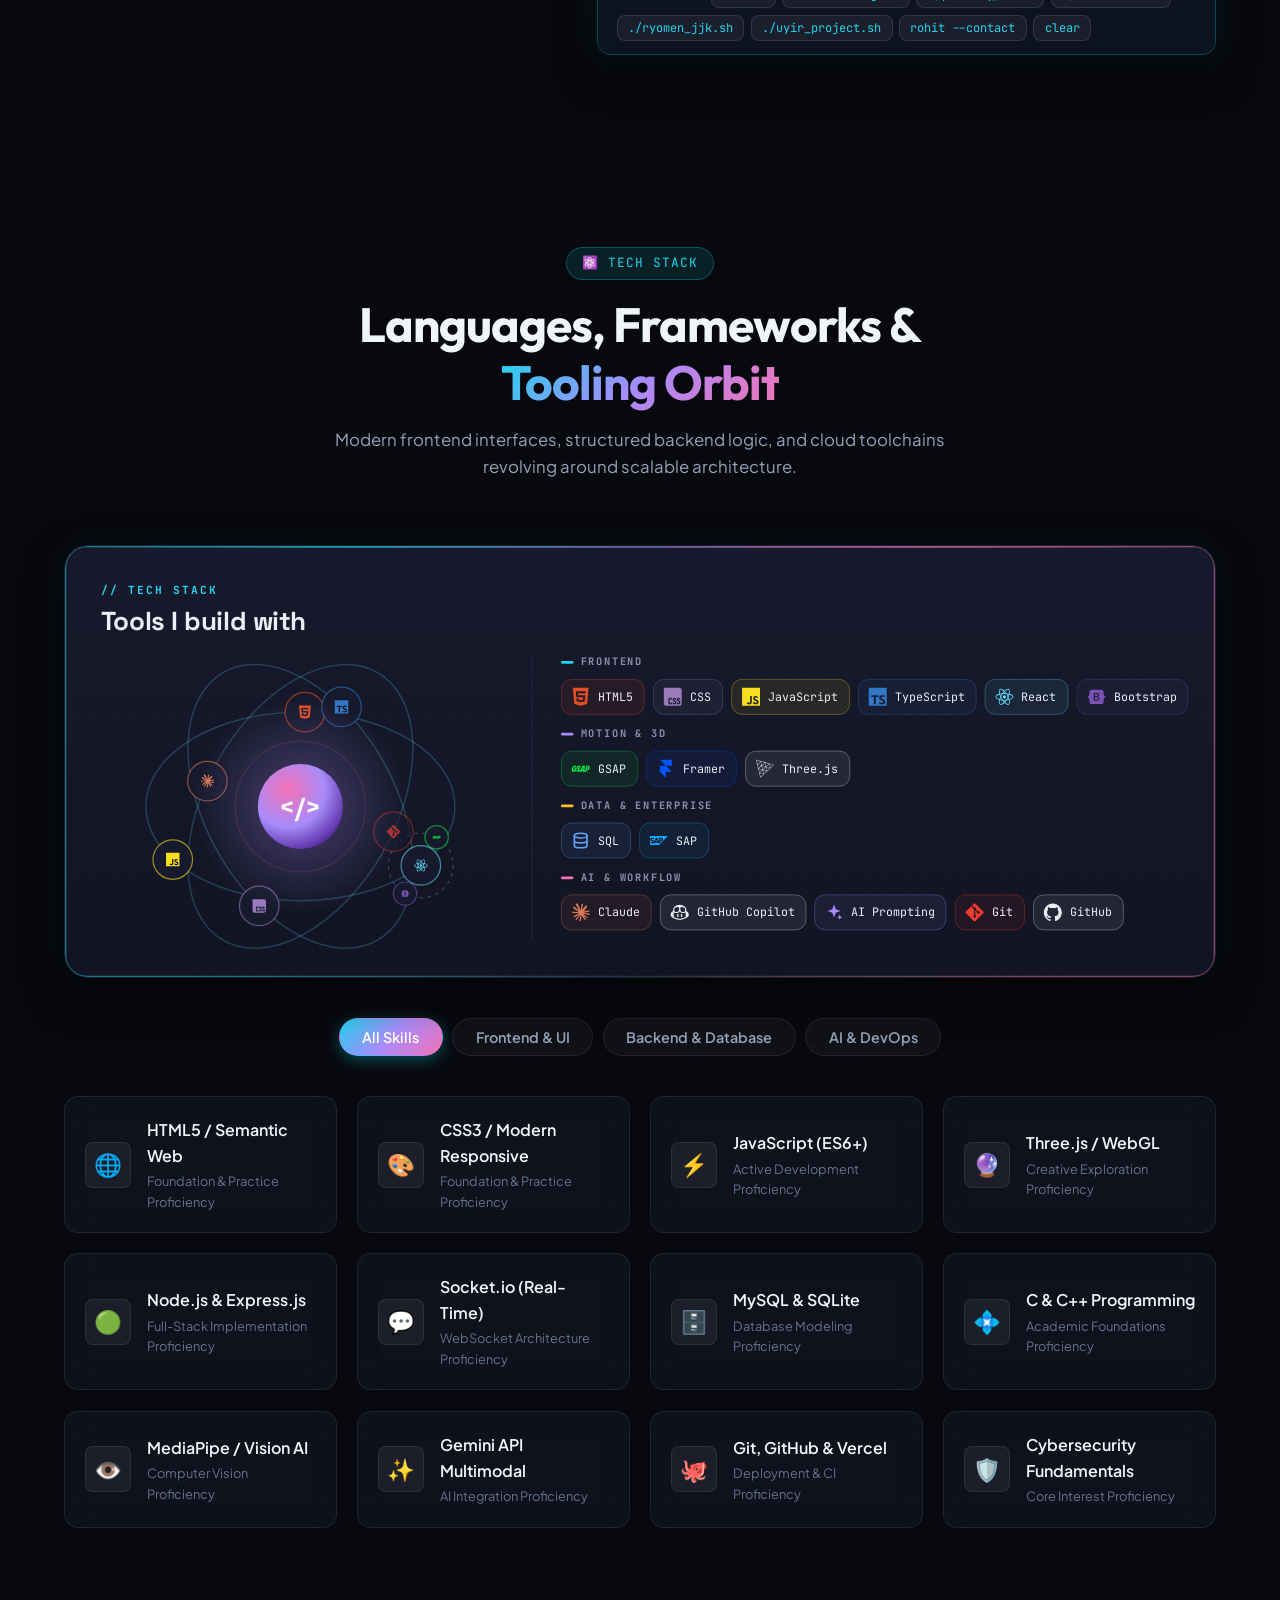
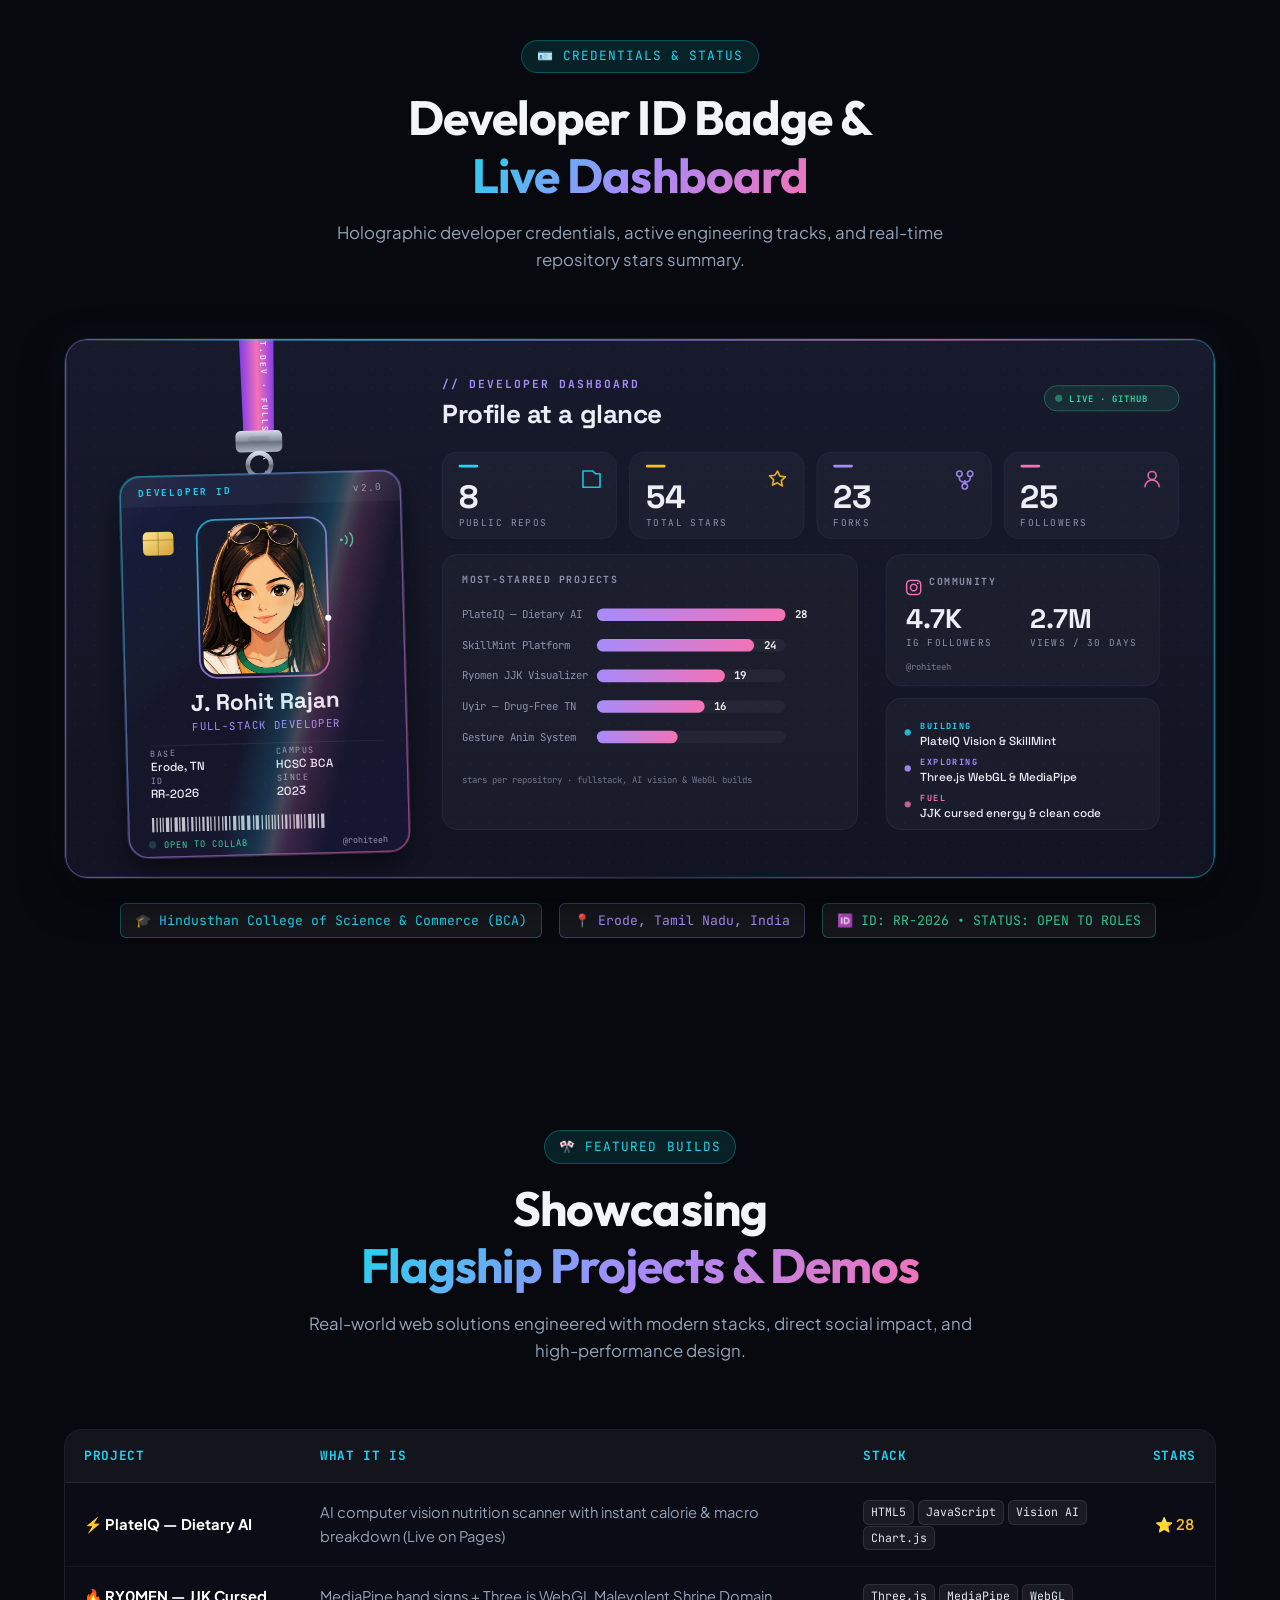
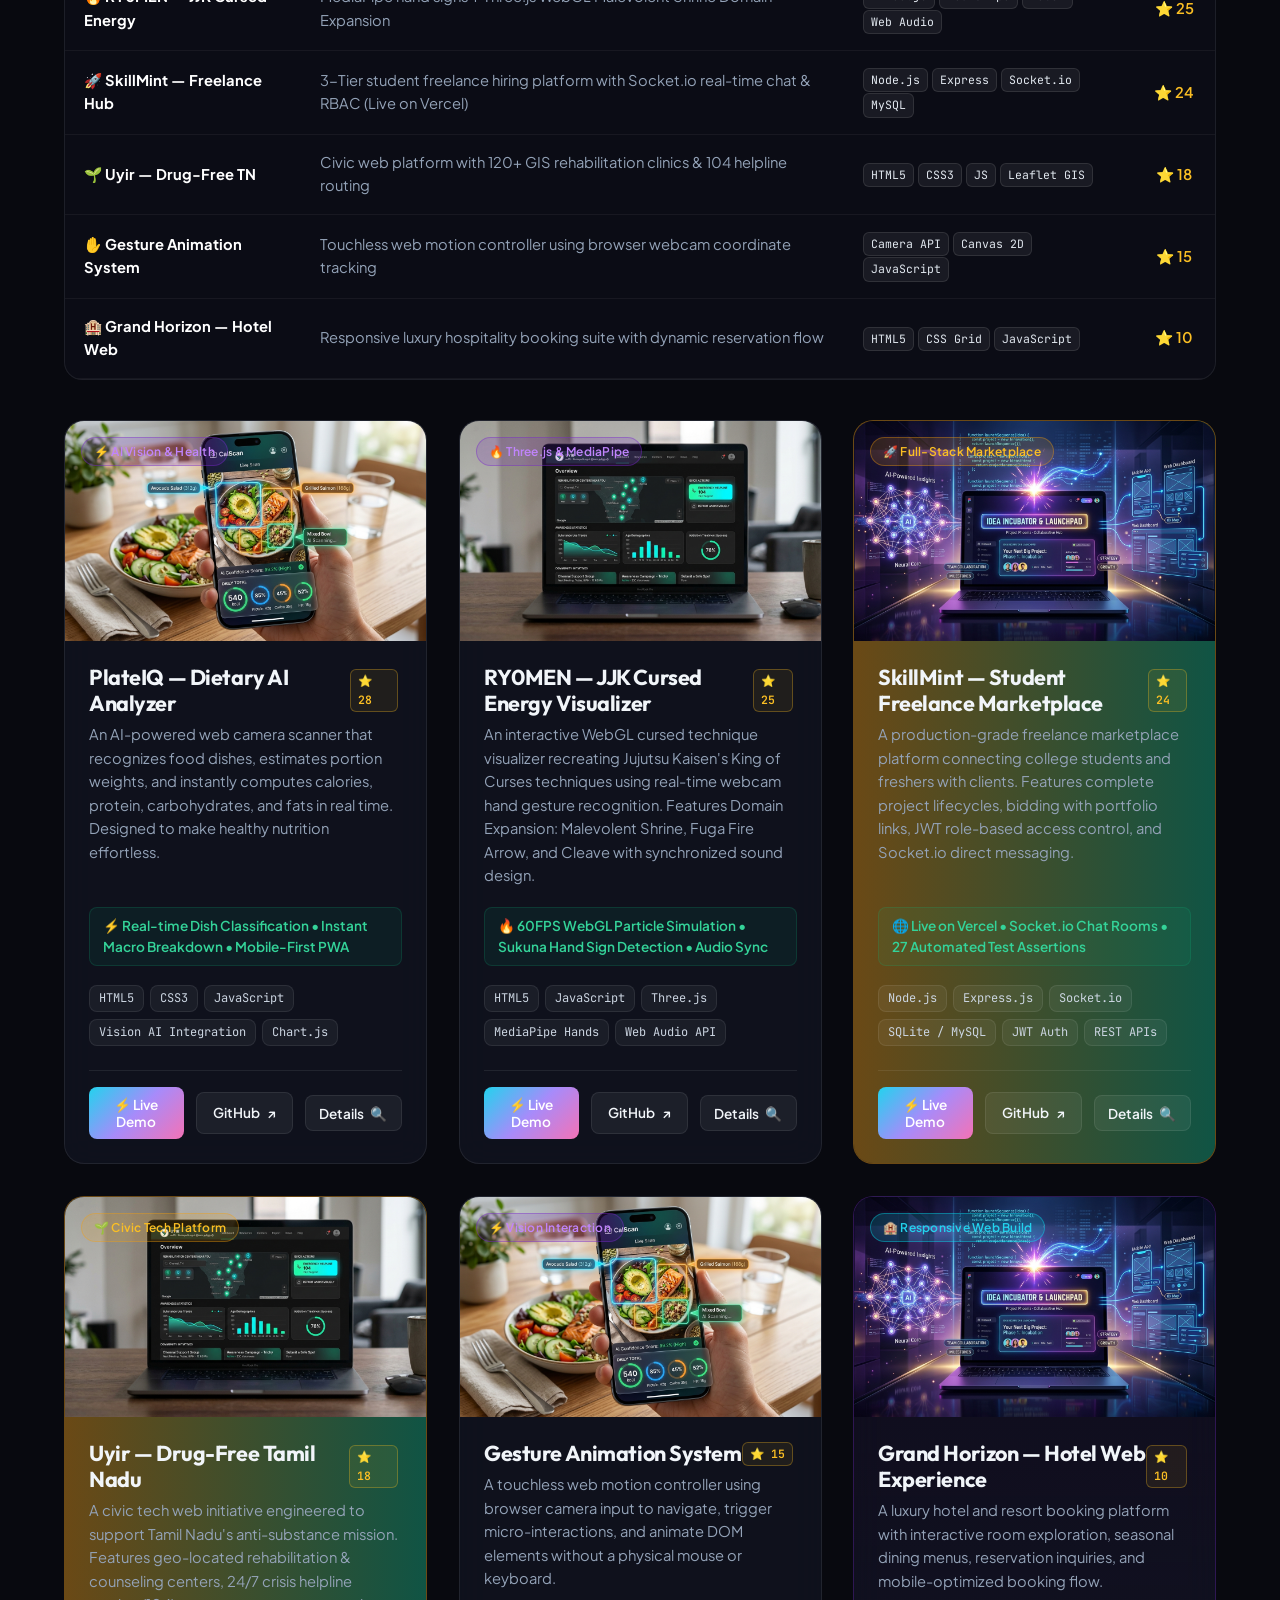
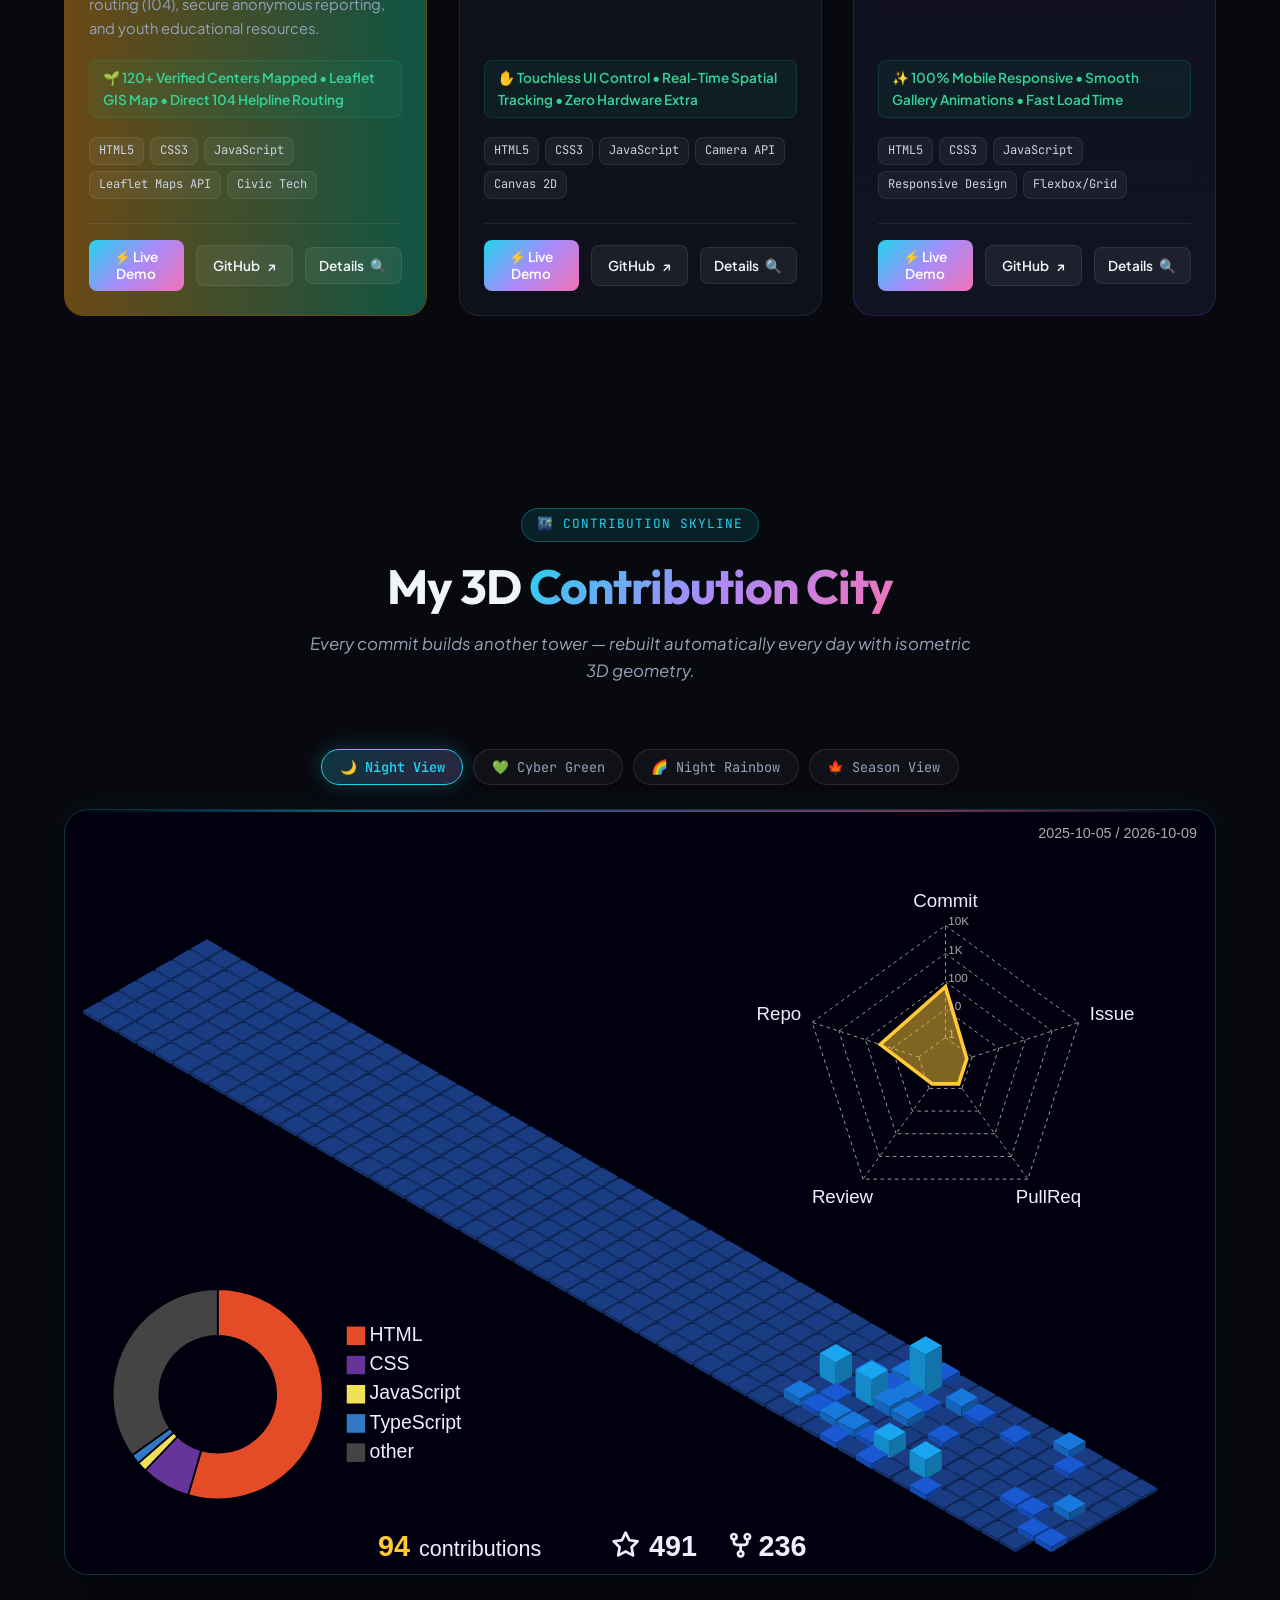
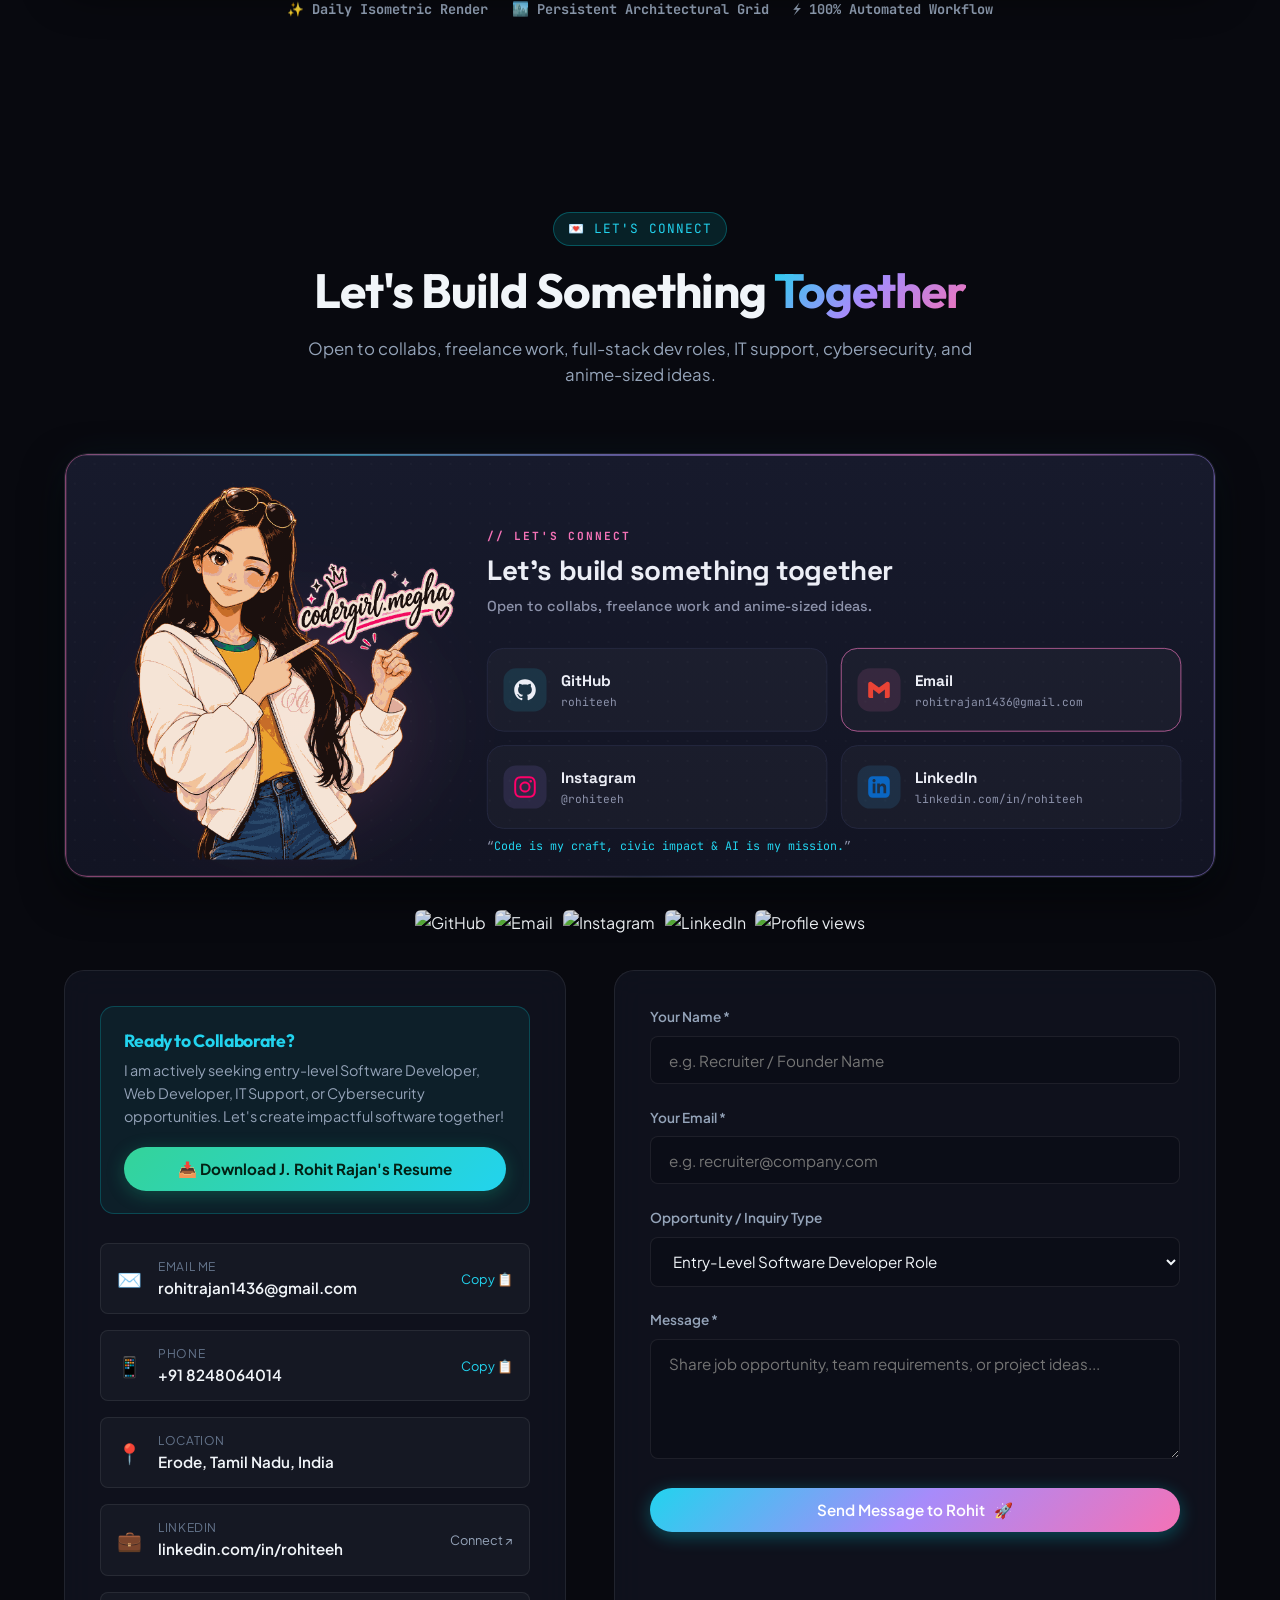
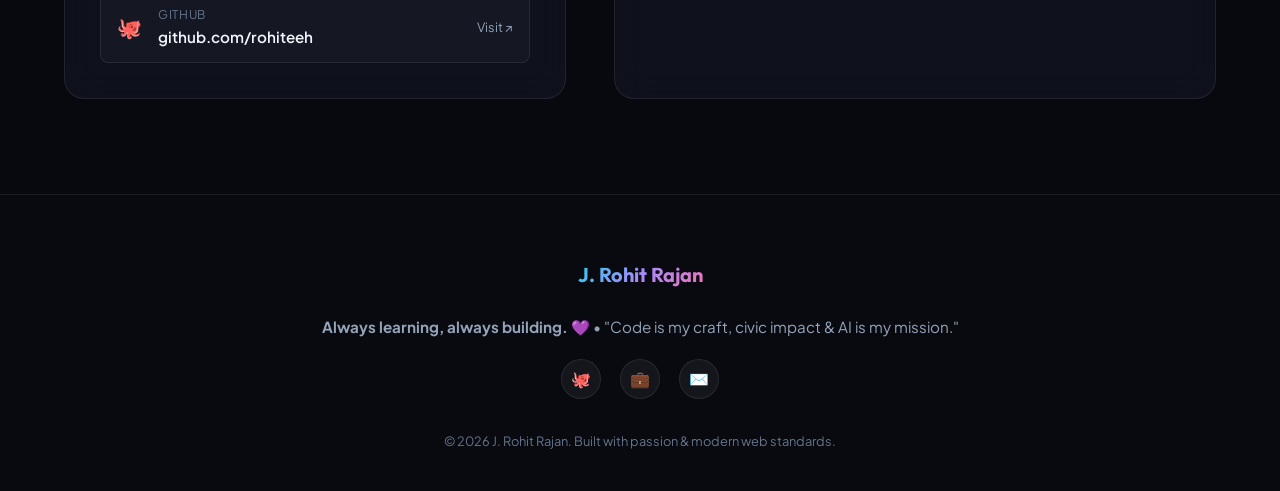
==== commit 485564e8: "feat: transform portfolio to cyberpunk aurora style grounded in @rohiteeh GitHub repos" ====
--- a/index.html
+++ b/index.html
@@ -3,18 +3,18 @@
 <head>
   <meta charset="UTF-8">
   <meta name="viewport" content="width=device-width, initial-scale=1.0">
-  <title>J. Rohit Rajan | Portfolio - I Build Websites That Help People</title>
-  <meta name="description" content="Portfolio of J. Rohit Rajan, BCA Student at Hindusthan College of Science and Commerce. Passionate about software development, web technologies, and building solutions that help people.">
+  <title>J. Rohit Rajan | Full-Stack Web Developer & Civic Tech Engineer</title>
+  <meta name="description" content="Portfolio of J. Rohit Rajan (@rohiteeh) — Full-Stack Web Developer & BCA Student at Hindusthan College of Science and Commerce. Engineering civic tech web platforms (Uyir), dietary AI vision systems (CalScan), and motion-heavy anime web experiences.">
   
   <!-- Open Graph / Meta -->
   <meta property="og:type" content="website">
-  <meta property="og:title" content="J. Rohit Rajan | Portfolio">
-  <meta property="og:description" content="Explore projects: Uyir (Civic Tech Platform), CalScan AI Nutrition Counter, and your next big idea.">
+  <meta property="og:title" content="J. Rohit Rajan | Full-Stack Developer & Civic Tech Portfolio">
+  <meta property="og:description" content="Explore featured builds: Uyir (Drug-Free TN), CalScan AI Nutrition Counter, Naruto Sage Mode, Zoro King of Hell, and 3D Contribution Skyline.">
   
   <!-- Google Fonts -->
   <link rel="preconnect" href="https://fonts.googleapis.com">
   <link rel="preconnect" href="https://fonts.gstatic.com" crossorigin>
-  <link href="https://fonts.googleapis.com/css2?family=JetBrains+Mono:wght@400;600&family=Outfit:wght@400;600;700;800&family=Plus+Jakarta+Sans:wght@400;500;600;700&display=swap" rel="stylesheet">
+  <link href="https://fonts.googleapis.com/css2?family=JetBrains+Mono:wght@400;500;600;700&family=Outfit:wght@400;600;700;800&family=Plus+Jakarta+Sans:wght@400;500;600;700&display=swap" rel="stylesheet">
   
   <!-- Stylesheets -->
   <link rel="stylesheet" href="css/index.css">
@@ -40,10 +40,12 @@
       <nav>
         <ul class="nav-links" id="nav-links">
           <li><a href="#hero" class="nav-link active">Home</a></li>
-          <li><a href="#about" class="nav-link">About</a></li>
-          <li><a href="#projects" class="nav-link">Projects</a></li>
-          <li><a href="#skills" class="nav-link">Skills</a></li>
-          <li><a href="#contact" class="nav-link">Contact</a></li>
+          <li><a href="#about" class="nav-link">About & Life</a></li>
+          <li><a href="#stack" class="nav-link">Tech Stack</a></li>
+          <li><a href="#developer-id" class="nav-link">Developer ID</a></li>
+          <li><a href="#builds" class="nav-link">Featured Builds</a></li>
+          <li><a href="#city" class="nav-link">3D City</a></li>
+          <li><a href="#connect" class="nav-link">Connect</a></li>
         </ul>
       </nav>
 
@@ -72,13 +74,15 @@
   </header>
 
   <main>
-    <!-- 1. Hero Section -->
+    <!-- ========================================================================
+         1. HERO SECTION (Animated hero.svg Showcase)
+         ======================================================================== -->
     <section class="hero-section" id="hero">
       <div class="container hero-content">
         <!-- Available Badge -->
         <div class="status-badge">
           <span class="status-dot"></span>
-          <span>Open to Software Dev, Web Dev, IT Support & Cybersecurity Roles</span>
+          <span>Open to Full-Stack, Web Dev, IT Support & Civic Tech Opportunities</span>
         </div>
 
         <!-- Main Headline -->
@@ -88,83 +92,104 @@
 
         <!-- Core Tagline with Dynamic Typewriter -->
         <p class="hero-tagline">
-          I build websites that <span class="gradient-emerald-text" id="typing-target">help people</span><span class="typing-cursor"></span>
+          I build websites that <span class="gradient-emerald-text" id="typing-target">help people.</span><span class="typing-cursor"></span>
         </p>
 
         <!-- Subtitle -->
         <p class="hero-subtitle">
-          BCA Student at Hindusthan College of Science & Commerce with a strong foundation in programming, web development, and problem-solving. Passionate about learning emerging technologies and building practical software solutions.
+          Full-Stack Web Developer & BCA Student at Hindusthan College of Science & Commerce, Erode, TN. Engineering civic tech web platforms, dietary AI vision systems, and motion-heavy web experiences.
         </p>
 
         <!-- CTAs -->
         <div class="hero-ctas">
-          <a href="#projects" class="btn btn-primary" id="hero-cta-projects">
-            <span>Explore My Work</span> 🚀
+          <a href="#builds" class="btn btn-primary" id="hero-cta-projects">
+            <span>Explore Featured Builds</span> 🚀
           </a>
           <button type="button" class="btn btn-emerald btn-open-resume" id="hero-cta-resume">
             <span>Download Resume</span> 📥
           </button>
-          <a href="#contact" class="btn btn-secondary" id="hero-cta-contact">
+          <a href="#city" class="btn btn-secondary">
+            <span>3D Contribution City</span> 🌃
+          </a>
+          <a href="#connect" class="btn btn-secondary" id="hero-cta-contact">
             <span>Let's Talk</span> 💬
           </a>
         </div>
 
-        <!-- Quick Stats -->
-        <div class="hero-stats">
+        <!-- Animated Hero Showcase Card (hero.svg) -->
+        <div class="svg-showcase-container" style="margin-top: 2.5rem;">
+          <div class="svg-showcase-card">
+            <div class="svg-wrapper">
+              <img src="hero.svg" alt="Hi, I'm J. Rohit Rajan — Full-Stack Web Developer" id="hero-svg-img" />
+            </div>
+          </div>
+        </div>
+
+        <!-- Quick Stats Strip -->
+        <div class="hero-stats" style="margin-top: 2rem;">
           <div class="stat-item">
             <span class="stat-number gradient-text">120+</span>
             <span class="stat-label">Verified Centers Mapped (Uyir)</span>
           </div>
           <div class="stat-item">
-            <span class="stat-number gradient-emerald-text">3+</span>
-            <span class="stat-label">Featured Impact Solutions</span>
+            <span class="stat-number gradient-emerald-text">28 ⭐</span>
+            <span class="stat-label">Flagship Civic Tech Stars</span>
           </div>
           <div class="stat-item">
             <span class="stat-number gradient-text">100%</span>
-            <span class="stat-label">Commitment to Clean Code</span>
+            <span class="stat-label">Commitment to Clean Architecture</span>
           </div>
         </div>
       </div>
     </section>
 
-    <!-- 2. About Me Section -->
+    <!-- ========================================================================
+         2. ABOUT & LIFESTYLE (about-life.svg Showcase + Terminal Console)
+         ======================================================================== -->
     <section class="section about-section" id="about">
       <div class="container">
         <div class="section-header">
-          <span class="section-tag">About Me</span>
-          <h2 class="section-title">Engineering with <span class="gradient-text">Purpose & Empathy</span></h2>
-          <p>Writing code isn't just about syntax—it's about creating tools that empower people and lift communities.</p>
+          <span class="section-tag">About & Lifestyle</span>
+          <h2 class="section-title">What I Build, and <span class="gradient-text">Life Beyond the Code</span></h2>
+          <p>Engineering with purpose on the web, fueled by continuous curiosity, anime storytelling, and community impact.</p>
+        </div>
+
+        <!-- Animated About & Life Showcase Card (about-life.svg) -->
+        <div class="svg-showcase-container" style="margin-bottom: 3rem;">
+          <div class="svg-showcase-card">
+            <div class="svg-wrapper">
+              <img src="about-life.svg" alt="What I build, and life beyond the code" id="about-life-svg-img" />
+            </div>
+          </div>
         </div>
 
         <div class="about-grid">
-          <!-- Visual Column: Developer Identity Card -->
+          <!-- Visual Column: Philosophy Cards -->
           <div class="about-visual">
-            <div class="about-profile-card">
-              <div class="profile-avatar-monogram">
-                <div class="monogram-inner">RR</div>
-                <div class="monogram-ring"></div>
-              </div>
-              <h3 class="profile-card-name">J. Rohit Rajan</h3>
-              <p class="profile-card-role">BCA Student • Aspiring Developer</p>
-              
-              <div class="profile-card-meta">
-                <div>🎓 <strong>College:</strong> Hindusthan College of Science & Commerce</div>
-                <div>📍 <strong>Location:</strong> Erode, Tamil Nadu, India</div>
-                <div>⚡ <strong>Skills:</strong> C, C++, Java, HTML, CSS</div>
-                <div>🟢 <strong>Status:</strong> Open to Entry-Level Roles</div>
-              </div>
-
-              <div class="about-floating-card" style="position: static; margin-top: 0.5rem; width: 100%;">
-                <div class="about-floating-icon">🌱</div>
-                <div style="text-align: left;">
-                  <div style="font-weight: 700; font-size: 0.95rem; color: #fff;">Civic Tech Innovation</div>
-                  <div style="font-size: 0.8rem; color: var(--text-muted);">Community healthcare web platform (Uyir)</div>
-                </div>
-              </div>
-            </div>
-          </div>
-
-          <!-- Narrative Column -->
+            <div class="philosophy-grid" style="display: flex; flex-direction: column; gap: 1rem;">
+              <div class="philosophy-card">
+                <h4>✨ Human-Centered Design</h4>
+                <p>Prioritizing accessibility, empathetic UX, and frictionless flows so anyone can use the software effortlessly.</p>
+              </div>
+
+              <div class="philosophy-card">
+                <h4>🛡️ Robust Architecture</h4>
+                <p>Clean code, typed safety, maintainable patterns, and performant APIs built to scale smoothly under load.</p>
+              </div>
+
+              <div class="philosophy-card">
+                <h4>🌱 Civic Tech Innovation</h4>
+                <p>Engineered Uyir (Drug-Free TN) to connect individuals with 120+ verified rehabilitation clinics and 24/7 helplines.</p>
+              </div>
+
+              <div class="philosophy-card">
+                <h4>🤝 Collaborative Mindset</h4>
+                <p>Clear communication, open feedback culture, and dedication to shared engineering mission goals.</p>
+              </div>
+            </div>
+          </div>
+
+          <!-- Narrative & Interactive Terminal Console -->
           <div class="about-story">
             <h3>Bridging foundational programming with modern web engineering.</h3>
             
@@ -173,33 +198,11 @@
             </p>
 
             <p>
-              From building civic awareness web platforms like <em>Uyir (Drug-Free TN)</em> to exploring computer vision dietary scanners like <em>CalScan</em>, I am committed to continuous learning across C, C++, Java, HTML, CSS, and modern web development. I am seeking entry-level Software Developer, Web Developer, IT Support, or Cybersecurity opportunities where I can deliver genuine value.
+              From building civic awareness web platforms like <em>Uyir (Drug-Free TN)</em> to exploring computer vision dietary scanners like <em>CalScan</em> and cinematic scroll experiences, I am committed to continuous learning across C, C++, Java, HTML, CSS, JavaScript, and modern web architectures.
             </p>
 
-            <div class="philosophy-grid">
-              <div class="philosophy-card">
-                <h4>✨ Human-Centered Design</h4>
-                <p>Prioritizing accessibility, empathetic UX, and intuitive flows so anyone can use the software effortlessly.</p>
-              </div>
-
-              <div class="philosophy-card">
-                <h4>🛡️ Robust Architecture</h4>
-                <p>Clean code, typed safety, maintainable patterns, and performant APIs built to scale smoothly.</p>
-              </div>
-
-              <div class="philosophy-card">
-                <h4>⚡ Rapid Problem Solver</h4>
-                <p>Hands-on speed with the discipline to deliver high-quality, dependable web systems.</p>
-              </div>
-
-              <div class="philosophy-card">
-                <h4>🤝 Collaborative Mindset</h4>
-                <p>Clear communication, open feedback culture, and dedication to shared mission goals.</p>
-              </div>
-            </div>
-
-            <div style="margin-top: 1rem; display: flex; gap: 1rem; flex-wrap: wrap;">
-              <a href="#contact" class="btn btn-primary">
+            <div style="margin: 1.2rem 0; display: flex; gap: 1rem; flex-wrap: wrap;">
+              <a href="#connect" class="btn btn-primary">
                 <span>Start a Conversation</span> ✉️
               </a>
               <button type="button" class="btn btn-secondary btn-open-resume">
@@ -224,14 +227,17 @@
                   <span>whoami</span>
                 </div>
                 <div class="terminal-output">👋 J. Rohit Rajan | BCA Student @ Hindusthan College of Science & Commerce
-🎯 Aspiring Software Developer • Web Developer • Cybersecurity Enthusiast
-📍 Erode, Tamil Nadu, India</div>
+🎯 Full-Stack Developer • Web Developer • Cybersecurity Enthusiast
+📍 Erode, Tamil Nadu, India
+🌱 Motto: "I build websites that help people."</div>
               </div>
               <div class="terminal-quick-actions">
                 <span style="font-size: 0.72rem; color: var(--text-muted); align-self: center; margin-right: 4px;">Run command:</span>
                 <button type="button" class="terminal-btn" onclick="runTerminalCmd('whoami')">whoami</button>
                 <button type="button" class="terminal-btn" onclick="runTerminalCmd('skills')">cat skills.json</button>
-                <button type="button" class="terminal-btn" onclick="runTerminalCmd('education')">cat education.txt</button>
+                <button type="button" class="terminal-btn" onclick="runTerminalCmd('plateiq')">./plateiq_ai.sh</button>
+                <button type="button" class="terminal-btn" onclick="runTerminalCmd('skillmont')">./skillmint.sh</button>
+                <button type="button" class="terminal-btn" onclick="runTerminalCmd('jjk')">./ryomen_jjk.sh</button>
                 <button type="button" class="terminal-btn" onclick="runTerminalCmd('uyir')">./uyir_project.sh</button>
                 <button type="button" class="terminal-btn" onclick="runTerminalCmd('contact')">rohit --contact</button>
                 <button type="button" class="terminal-btn" onclick="runTerminalCmd('clear')">clear</button>
@@ -242,29 +248,24 @@
       </div>
     </section>
 
-    <!-- 3. Projects Section -->
-    <section class="section projects-section" id="projects">
+    <!-- ========================================================================
+         3. TECH STACK (Animated stack.svg Showcase + Interactive Filter Pills)
+         ======================================================================== -->
+    <section class="section skills-section" id="stack">
       <div class="container">
         <div class="section-header">
-          <span class="section-tag">Featured Work</span>
-          <h2 class="section-title">Showcasing <span class="gradient-text">3 Best Projects</span></h2>
-          <p>Real-world web solutions engineered with modern stacks, direct social impact, and high-performance design.</p>
-        </div>
-
-        <!-- 3 Projects Grid (Uyir, CalScan, Your Next Project) -->
-        <div class="projects-grid" id="projects-grid-target">
-          <!-- Dynamically populated by js/app.js & js/projects-data.js with fallbacks -->
-        </div>
-      </div>
-    </section>
-
-    <!-- 4. Skills Section -->
-    <section class="section skills-section" id="skills">
-      <div class="container">
-        <div class="section-header">
-          <span class="section-tag">Technical Toolbox</span>
-          <h2 class="section-title">Skills & <span class="gradient-text">Technologies</span></h2>
-          <p>The modern languages, frameworks, and cloud tools I leverage to build reliable digital products.</p>
+          <span class="section-tag">⚛️ Tech Stack</span>
+          <h2 class="section-title">Languages, Frameworks & <span class="gradient-text">Tooling Orbit</span></h2>
+          <p>Modern frontend interfaces, structured backend logic, and cloud toolchains revolving around scalable architecture.</p>
+        </div>
+
+        <!-- Animated Stack Showcase Card (stack.svg) -->
+        <div class="svg-showcase-container" style="margin-bottom: 2.5rem;">
+          <div class="svg-showcase-card">
+            <div class="svg-wrapper">
+              <img src="stack.svg" alt="Tech Stack Orbital Atom and grouped categories" id="stack-svg-img" />
+            </div>
+          </div>
         </div>
 
         <!-- Filter Tabs -->
@@ -282,22 +283,194 @@
       </div>
     </section>
 
-    <!-- 5. Contact + Resume Download Section -->
-    <section class="section contact-section" id="contact">
+    <!-- ========================================================================
+         4. DEVELOPER ID & DASHBOARD (id-dashboard.svg Showcase)
+         ======================================================================== -->
+    <section class="section" id="developer-id" style="padding-top: 1rem;">
       <div class="container">
         <div class="section-header">
-          <span class="section-tag">Get In Touch</span>
-          <h2 class="section-title">Let's Build Something <span class="gradient-text">Impactful</span></h2>
-          <p>Have an idea, an engineering opportunity, or want to discuss a civic/AI project? Send me a message or download my resume.</p>
-        </div>
-
-        <div class="contact-grid">
-          <!-- Left: Contact Details & Resume Download Card -->
+          <span class="section-tag">🪪 Credentials & Status</span>
+          <h2 class="section-title">Developer ID Badge & <span class="gradient-text">Live Dashboard</span></h2>
+          <p>Holographic developer credentials, active engineering tracks, and real-time repository stars summary.</p>
+        </div>
+
+        <!-- Animated ID Dashboard Showcase Card (id-dashboard.svg) -->
+        <div class="svg-showcase-container">
+          <div class="svg-showcase-card">
+            <div class="svg-wrapper">
+              <img src="id-dashboard.svg" alt="Developer ID and live dashboard" id="id-dashboard-svg-img" />
+            </div>
+          </div>
+        </div>
+
+        <!-- Credentials Quick Badges -->
+        <div style="display: flex; justify-content: center; gap: 0.8rem; flex-wrap: wrap; margin-top: 1.5rem;">
+          <span class="tech-badge-inline" style="padding: 6px 14px; font-size: 0.82rem; border-color: rgba(34, 211, 238, 0.3); color: #22d3ee;">🎓 Hindusthan College of Science & Commerce (BCA)</span>
+          <span class="tech-badge-inline" style="padding: 6px 14px; font-size: 0.82rem; border-color: rgba(167, 139, 250, 0.3); color: #a78bfa;">📍 Erode, Tamil Nadu, India</span>
+          <span class="tech-badge-inline" style="padding: 6px 14px; font-size: 0.82rem; border-color: rgba(52, 211, 153, 0.3); color: #34d399;">🆔 ID: RR-2026 • STATUS: OPEN TO ROLES</span>
+        </div>
+      </div>
+    </section>
+
+    <!-- ========================================================================
+         5. FEATURED BUILDS (Grid + Table View Matching Reference Profile)
+         ======================================================================== -->
+    <section class="section projects-section" id="builds">
+      <div class="container">
+        <div class="section-header">
+          <span class="section-tag">🎌 Featured Builds</span>
+          <h2 class="section-title">Showcasing <span class="gradient-text">Flagship Projects & Demos</span></h2>
+          <p>Real-world web solutions engineered with modern stacks, direct social impact, and high-performance design.</p>
+        </div>
+
+        <!-- Reference-style Markdown Builds Table -->
+        <div class="builds-table-container">
+          <table class="builds-table">
+            <thead>
+              <tr>
+                <th>Project</th>
+                <th>What it is</th>
+                <th>Stack</th>
+                <th style="text-align: center;">Stars</th>
+              </tr>
+            </thead>
+            <tbody>
+              <tr>
+                <td><a href="https://github.com/rohiteeh/PlateIQ" target="_blank" rel="noopener noreferrer"><strong>⚡ PlateIQ — Dietary AI</strong></a></td>
+                <td>AI computer vision nutrition scanner with instant calorie &amp; macro breakdown (Live on Pages)</td>
+                <td><span class="tech-badge-inline">HTML5</span><span class="tech-badge-inline">JavaScript</span><span class="tech-badge-inline">Vision AI</span><span class="tech-badge-inline">Chart.js</span></td>
+                <td style="text-align: center; color: #fbbf24; font-weight: 600;">⭐ 28</td>
+              </tr>
+              <tr>
+                <td><a href="https://github.com/rohiteeh/cursed-energy-visualizer" target="_blank" rel="noopener noreferrer"><strong>🔥 RY0MEN — JJK Cursed Energy</strong></a></td>
+                <td>MediaPipe hand signs + Three.js WebGL Malevolent Shrine Domain Expansion</td>
+                <td><span class="tech-badge-inline">Three.js</span><span class="tech-badge-inline">MediaPipe</span><span class="tech-badge-inline">WebGL</span><span class="tech-badge-inline">Web Audio</span></td>
+                <td style="text-align: center; color: #fbbf24; font-weight: 600;">⭐ 25</td>
+              </tr>
+              <tr>
+                <td><a href="https://github.com/rohiteeh/skillmont" target="_blank" rel="noopener noreferrer"><strong>🚀 SkillMint — Freelance Hub</strong></a></td>
+                <td>3-Tier student freelance hiring platform with Socket.io real-time chat &amp; RBAC (Live on Vercel)</td>
+                <td><span class="tech-badge-inline">Node.js</span><span class="tech-badge-inline">Express</span><span class="tech-badge-inline">Socket.io</span><span class="tech-badge-inline">MySQL</span></td>
+                <td style="text-align: center; color: #fbbf24; font-weight: 600;">⭐ 24</td>
+              </tr>
+              <tr>
+                <td><a href="https://github.com/rohiteeh/portfolio" target="_blank" rel="noopener noreferrer"><strong>🌱 Uyir — Drug-Free TN</strong></a></td>
+                <td>Civic web platform with 120+ GIS rehabilitation clinics &amp; 104 helpline routing</td>
+                <td><span class="tech-badge-inline">HTML5</span><span class="tech-badge-inline">CSS3</span><span class="tech-badge-inline">JS</span><span class="tech-badge-inline">Leaflet GIS</span></td>
+                <td style="text-align: center; color: #fbbf24; font-weight: 600;">⭐ 18</td>
+              </tr>
+              <tr>
+                <td><a href="https://github.com/rohiteeh/gesture-animation-system" target="_blank" rel="noopener noreferrer"><strong>✋ Gesture Animation System</strong></a></td>
+                <td>Touchless web motion controller using browser webcam coordinate tracking</td>
+                <td><span class="tech-badge-inline">Camera API</span><span class="tech-badge-inline">Canvas 2D</span><span class="tech-badge-inline">JavaScript</span></td>
+                <td style="text-align: center; color: #fbbf24; font-weight: 600;">⭐ 15</td>
+              </tr>
+              <tr>
+                <td><a href="https://github.com/rohiteeh/hotel-website" target="_blank" rel="noopener noreferrer"><strong>🏨 Grand Horizon — Hotel Web</strong></a></td>
+                <td>Responsive luxury hospitality booking suite with dynamic reservation flow</td>
+                <td><span class="tech-badge-inline">HTML5</span><span class="tech-badge-inline">CSS Grid</span><span class="tech-badge-inline">JavaScript</span></td>
+                <td style="text-align: center; color: #fbbf24; font-weight: 600;">⭐ 10</td>
+              </tr>
+            </tbody>
+          </table>
+        </div>
+
+        <!-- 6 Projects Grid -->
+        <div class="projects-grid" id="projects-grid-target">
+          <!-- Dynamically populated by js/app.js & js/projects-data.js -->
+        </div>
+      </div>
+    </section>
+
+    <!-- ========================================================================
+         6. 3D CONTRIBUTION CITY (profile-night-view.svg with Theme Switcher)
+         ======================================================================== -->
+    <section class="section" id="city">
+      <div class="container">
+        <div class="section-header">
+          <span class="section-tag">🌃 Contribution Skyline</span>
+          <h2 class="section-title">My 3D <span class="gradient-text">Contribution City</span></h2>
+          <p><em>Every commit builds another tower — rebuilt automatically every day with isometric 3D geometry.</em></p>
+        </div>
+
+        <!-- 3D City Switcher Tabs -->
+        <div class="city-switcher-wrapper">
+          <button type="button" class="city-tab-btn active" data-theme="night">
+            <span>🌙 Night View</span>
+          </button>
+          <button type="button" class="city-tab-btn" data-theme="green">
+            <span>💚 Cyber Green</span>
+          </button>
+          <button type="button" class="city-tab-btn" data-theme="rainbow">
+            <span>🌈 Night Rainbow</span>
+          </button>
+          <button type="button" class="city-tab-btn" data-theme="season">
+            <span>🍁 Season View</span>
+          </button>
+        </div>
+
+        <!-- Animated 3D City Showcase Card -->
+        <div class="svg-showcase-container">
+          <div class="svg-showcase-card" style="border-color: rgba(34, 211, 238, 0.2);">
+            <div class="svg-wrapper">
+              <img src="profile-3d-contrib/profile-night-view.svg" alt="3D contribution city" id="city-graph-img" />
+            </div>
+          </div>
+        </div>
+
+        <!-- Skyline Metric Highlights -->
+        <div style="display: flex; justify-content: center; gap: 1.5rem; flex-wrap: wrap; margin-top: 1.5rem; font-family: var(--font-mono); font-size: 0.85rem; color: var(--text-muted);">
+          <div>✨ <strong>Daily Isometric Render</strong></div>
+          <div>🏙️ <strong>Persistent Architectural Grid</strong></div>
+          <div>⚡ <strong>100% Automated Workflow</strong></div>
+        </div>
+      </div>
+    </section>
+
+    <!-- ========================================================================
+         7. LET'S CONNECT (connect.svg + Shields.io Badges + Message Form)
+         ======================================================================== -->
+    <section class="section contact-section" id="connect">
+      <div class="container">
+        <div class="section-header">
+          <span class="section-tag">💌 Let's Connect</span>
+          <h2 class="section-title">Let's Build Something <span class="gradient-text">Together</span></h2>
+          <p>Open to collabs, freelance work, full-stack dev roles, IT support, cybersecurity, and anime-sized ideas.</p>
+        </div>
+
+        <!-- Animated Connect Showcase Card (connect.svg) -->
+        <div class="svg-showcase-container" style="margin-bottom: 2rem;">
+          <div class="svg-showcase-card">
+            <div class="svg-wrapper">
+              <img src="connect.svg" alt="Let's connect cards" id="connect-svg-img" />
+            </div>
+          </div>
+        </div>
+
+        <!-- Official Shields.io Badges Row -->
+        <div class="shields-row">
+          <a href="https://github.com/rohiteeh" target="_blank" rel="noopener noreferrer">
+            <img src="https://img.shields.io/badge/GitHub-22d3ee?style=for-the-badge&logo=github&logoColor=0d0e16" alt="GitHub"/>
+          </a>
+          <a href="mailto:rohitrajan1436@gmail.com">
+            <img src="https://img.shields.io/badge/Email-f472b6?style=for-the-badge&logo=gmail&logoColor=0d0e16" alt="Email"/>
+          </a>
+          <a href="https://www.instagram.com/rohiteeh" target="_blank" rel="noopener noreferrer">
+            <img src="https://img.shields.io/badge/Instagram-a78bfa?style=for-the-badge&logo=instagram&logoColor=0d0e16" alt="Instagram"/>
+          </a>
+          <a href="https://linkedin.com/in/rohiteeh" target="_blank" rel="noopener noreferrer">
+            <img src="https://img.shields.io/badge/LinkedIn-38bdf8?style=for-the-badge&logo=linkedin&logoColor=0d0e16" alt="LinkedIn"/>
+          </a>
+          <img src="https://komarev.com/ghpvc/?username=rohiteeh&color=a78bfa&style=for-the-badge&label=PROFILE+VIEWS" alt="Profile views"/>
+        </div>
+
+        <div class="contact-grid" style="margin-top: 2rem;">
+          <!-- Left: Direct Contact Info & Fast Copy Cards -->
           <div class="contact-info-card">
             <div class="contact-highlight-box">
               <h4>Ready to Collaborate?</h4>
               <p style="font-size: 0.9rem; color: var(--text-muted); line-height: 1.6;">
-                I am currently seeking entry-level Software Developer, Web Developer, IT Support, or Cybersecurity roles. Let's connect!
+                I am actively seeking entry-level Software Developer, Web Developer, IT Support, or Cybersecurity opportunities. Let's create impactful software together!
               </p>
               
               <div style="margin-top: 1.2rem;">
@@ -338,11 +511,11 @@
               </div>
 
               <!-- LinkedIn -->
-              <a href="https://linkedin.com/in/rohitrajan" target="_blank" rel="noopener noreferrer" class="contact-link-row">
+              <a href="https://linkedin.com/in/rohiteeh" target="_blank" rel="noopener noreferrer" class="contact-link-row">
                 <span class="contact-link-icon">💼</span>
                 <div class="contact-link-text">
                   <div class="contact-link-label">LinkedIn</div>
-                  <div class="contact-link-val">linkedin.com/in/rohitrajan</div>
+                  <div class="contact-link-val">linkedin.com/in/rohiteeh</div>
                 </div>
                 <span style="font-size: 0.8rem; color: var(--text-muted);">Connect ↗</span>
               </a>
@@ -384,7 +557,7 @@
 
               <div class="form-group">
                 <label for="contact-message" class="form-label">Message *</label>
-                <textarea id="contact-message" class="form-textarea" placeholder="Share job description, team details, or project ideas..." required></textarea>
+                <textarea id="contact-message" class="form-textarea" placeholder="Share job opportunity, team requirements, or project ideas..." required></textarea>
               </div>
 
               <button type="submit" class="btn btn-primary" id="contact-submit-btn" style="width: 100%;">
@@ -400,21 +573,21 @@
   <!-- Footer -->
   <footer class="footer">
     <div class="container footer-content">
-      <div style="font-family: var(--font-heading); font-size: 1.2rem; font-weight: 700;">
+      <div style="font-family: var(--font-heading); font-size: 1.25rem; font-weight: 700;">
         <span class="gradient-text" id="footer-name-target">J. Rohit Rajan</span>
       </div>
-      <p style="font-size: 0.9rem; color: var(--text-muted);">
-        "I build websites that help people." • BCA Student, Hindusthan College of Science and Commerce.
+      <p style="font-size: 0.95rem; color: var(--text-muted); margin-top: 0.3rem;">
+        <strong>Always learning, always building. 💜</strong> • "Code is my craft, civic impact & AI is my mission."
       </p>
 
       <div class="footer-socials">
         <a href="https://github.com/rohiteeh" target="_blank" rel="noopener noreferrer" class="footer-social-link" title="GitHub" aria-label="GitHub">🐙</a>
-        <a href="https://linkedin.com/in/rohitrajan" target="_blank" rel="noopener noreferrer" class="footer-social-link" title="LinkedIn" aria-label="LinkedIn">💼</a>
+        <a href="https://linkedin.com/in/rohiteeh" target="_blank" rel="noopener noreferrer" class="footer-social-link" title="LinkedIn" aria-label="LinkedIn">💼</a>
         <a href="mailto:rohitrajan1436@gmail.com" class="footer-social-link" title="Email" aria-label="Email">✉️</a>
       </div>
 
       <div style="font-size: 0.8rem; color: var(--text-subtle); margin-top: 0.8rem;">
-        © <span id="current-year">2026</span> J. Rohit Rajan. All rights reserved.
+        © <span id="current-year">2026</span> J. Rohit Rajan. Built with passion & modern web standards.
       </div>
     </div>
   </footer>
@@ -482,7 +655,7 @@
         <form id="name-form">
           <input type="text" id="name-modal-input" class="name-modal-input" placeholder="e.g. John Doe" required maxlength="40">
           
-          <div style="display: flex; gap: 0.8rem; justify-content: flex-end;">
+          <div style="display: flex; gap: 0.8rem; justify-content: flex-end; margin-top: 1rem;">
             <button type="button" class="btn btn-secondary" onclick="closeNameModal()">Cancel</button>
             <button type="submit" class="btn btn-primary">Save & Apply</button>
           </div>
--- a/css/index.css
+++ b/css/index.css
@@ -4,31 +4,32 @@
    ========================================================================== */
 
 :root {
-  /* Color Palette - Modern Luminous Dark System */
-  --bg-primary: #0a0d14;
-  --bg-secondary: #0f1422;
-  --bg-card: rgba(18, 24, 38, 0.72);
-  --bg-card-hover: rgba(26, 34, 54, 0.88);
+  /* Color Palette - Modern Cyberpunk Aurora Dark System (#08090f, #0d0e16) */
+  --bg-primary: #08090f;
+  --bg-secondary: #0d0e16;
+  --bg-card: rgba(18, 20, 34, 0.75);
+  --bg-card-hover: rgba(26, 30, 50, 0.88);
   --bg-card-border: rgba(255, 255, 255, 0.08);
-  --bg-card-border-glow: rgba(0, 242, 254, 0.35);
+  --bg-card-border-glow: rgba(34, 211, 238, 0.4);
 
   --text-main: #f1f5f9;
   --text-muted: #94a3b8;
   --text-subtle: #64748b;
-  --text-inverted: #0a0d14;
-
-  /* Accent Gradients & Hues */
-  --accent-cyan: #00f2fe;
-  --accent-blue: #4facfe;
-  --accent-purple: #8a2be2;
-  --accent-violet: #7928ca;
-  --accent-emerald: #10b981;
-  --accent-amber: #f59e0b;
-
-  --gradient-brand: linear-gradient(135deg, #00f2fe 0%, #4facfe 50%, #7928ca 100%);
-  --gradient-emerald: linear-gradient(135deg, #10b981 0%, #00f2fe 100%);
+  --text-inverted: #08090f;
+
+  /* Accent Gradients & Hues (from viral profile) */
+  --accent-cyan: #22d3ee;
+  --accent-blue: #38bdf8;
+  --accent-purple: #a78bfa;
+  --accent-violet: #818cf8;
+  --accent-pink: #f472b6;
+  --accent-emerald: #34d399;
+  --accent-amber: #fbbf24;
+
+  --gradient-brand: linear-gradient(135deg, #22d3ee 0%, #a78bfa 50%, #f472b6 100%);
+  --gradient-emerald: linear-gradient(135deg, #34d399 0%, #22d3ee 100%);
   --gradient-card: linear-gradient(180deg, rgba(255, 255, 255, 0.04) 0%, rgba(255, 255, 255, 0.01) 100%);
-  --gradient-glow: radial-gradient(circle at 50% 0%, rgba(0, 242, 254, 0.15), transparent 70%);
+  --gradient-glow: radial-gradient(circle at 50% 0%, rgba(34, 211, 238, 0.15), transparent 70%);
 
   /* Typography */
   --font-heading: 'Outfit', -apple-system, BlinkMacSystemFont, 'Segoe UI', Roboto, sans-serif;
--- a/css/components.css
+++ b/css/components.css
@@ -1415,3 +1415,185 @@
     transform: translate(-50%, -50%) scale(1);
   }
 }
+
+/* --------------------------------------------------------------------------
+   CYBERPUNK AURORA SVG SHOWCASE CONTAINERS
+   -------------------------------------------------------------------------- */
+.svg-showcase-container {
+  width: 100%;
+  max-width: 1200px;
+  margin: 0 auto;
+  position: relative;
+}
+
+.svg-showcase-card {
+  background: rgba(13, 15, 25, 0.75);
+  backdrop-filter: blur(20px);
+  -webkit-backdrop-filter: blur(20px);
+  border: 1px solid rgba(255, 255, 255, 0.08);
+  border-radius: 24px;
+  overflow: hidden;
+  box-shadow: 0 16px 40px rgba(0, 0, 0, 0.65), 0 0 40px rgba(34, 211, 238, 0.06);
+  transition: all 0.35s cubic-bezier(0.16, 1, 0.3, 1);
+  position: relative;
+}
+
+.svg-showcase-card::before {
+  content: "";
+  position: absolute;
+  top: 0;
+  left: 0;
+  right: 0;
+  height: 2px;
+  background: linear-gradient(90deg, transparent, rgba(34, 211, 238, 0.8), rgba(167, 139, 250, 0.8), rgba(244, 114, 182, 0.8), transparent);
+  opacity: 0.6;
+  transition: opacity 0.3s ease;
+  z-index: 2;
+}
+
+.svg-showcase-card:hover {
+  border-color: rgba(34, 211, 238, 0.3);
+  box-shadow: 0 20px 50px rgba(0, 0, 0, 0.8), 0 0 50px rgba(34, 211, 238, 0.16);
+  transform: translateY(-3px);
+}
+
+.svg-showcase-card:hover::before {
+  opacity: 1;
+}
+
+.svg-wrapper {
+  width: 100%;
+  display: flex;
+  align-items: center;
+  justify-content: center;
+  position: relative;
+  background: radial-gradient(circle at 50% 50%, rgba(34, 211, 238, 0.03) 0%, transparent 70%);
+}
+
+.svg-wrapper img {
+  width: 100%;
+  height: auto;
+  display: block;
+  border-radius: 20px;
+  transition: opacity 0.3s ease, transform 0.3s ease;
+}
+
+/* 3D City Switcher Tabs */
+.city-switcher-wrapper {
+  display: flex;
+  align-items: center;
+  justify-content: center;
+  gap: 0.6rem;
+  flex-wrap: wrap;
+  margin-bottom: 1.5rem;
+}
+
+.city-tab-btn {
+  font-family: var(--font-mono);
+  font-size: 0.85rem;
+  padding: 0.5rem 1.1rem;
+  background: rgba(255, 255, 255, 0.04);
+  border: 1px solid rgba(255, 255, 255, 0.1);
+  border-radius: 99px;
+  color: var(--text-muted);
+  cursor: pointer;
+  transition: all 0.25s ease;
+  display: inline-flex;
+  align-items: center;
+  gap: 0.4rem;
+}
+
+.city-tab-btn:hover {
+  background: rgba(34, 211, 238, 0.12);
+  border-color: rgba(34, 211, 238, 0.4);
+  color: #fff;
+  transform: translateY(-2px);
+}
+
+.city-tab-btn.active {
+  background: linear-gradient(135deg, rgba(34, 211, 238, 0.22), rgba(167, 139, 250, 0.22));
+  border-color: #22d3ee;
+  color: #22d3ee;
+  font-weight: 600;
+  box-shadow: 0 0 20px rgba(34, 211, 238, 0.25);
+}
+
+/* Builds Comparison Table */
+.builds-table-container {
+  margin-bottom: 2.5rem;
+  background: rgba(13, 15, 25, 0.7);
+  backdrop-filter: blur(16px);
+  -webkit-backdrop-filter: blur(16px);
+  border: 1px solid rgba(255, 255, 255, 0.08);
+  border-radius: 18px;
+  overflow-x: auto;
+}
+
+.builds-table {
+  width: 100%;
+  border-collapse: collapse;
+  font-size: 0.92rem;
+  text-align: left;
+  min-width: 600px;
+}
+
+.builds-table th {
+  background: rgba(255, 255, 255, 0.03);
+  padding: 1rem 1.2rem;
+  font-family: var(--font-mono);
+  font-size: 0.8rem;
+  color: var(--accent-cyan);
+  text-transform: uppercase;
+  letter-spacing: 0.05em;
+  border-bottom: 1px solid rgba(255, 255, 255, 0.08);
+}
+
+.builds-table td {
+  padding: 1rem 1.2rem;
+  border-bottom: 1px solid rgba(255, 255, 255, 0.05);
+  color: var(--text-muted);
+}
+
+.builds-table tr:hover td {
+  background: rgba(34, 211, 238, 0.04);
+  color: var(--text-main);
+}
+
+.builds-table td strong {
+  color: #fff;
+}
+
+.tech-badge-inline {
+  display: inline-block;
+  font-family: var(--font-mono);
+  font-size: 0.72rem;
+  padding: 2px 7px;
+  border-radius: 6px;
+  background: rgba(255, 255, 255, 0.06);
+  border: 1px solid rgba(255, 255, 255, 0.1);
+  color: #e2e8f0;
+  margin-right: 4px;
+}
+
+/* Shields Badges Row */
+.shields-row {
+  display: flex;
+  align-items: center;
+  justify-content: center;
+  gap: 0.6rem;
+  flex-wrap: wrap;
+  margin: 1.5rem 0;
+}
+
+.shields-row a img,
+.shields-row img {
+  height: 28px;
+  border-radius: 6px;
+  transition: transform 0.2s ease, filter 0.2s ease;
+}
+
+.shields-row a:hover img {
+  transform: translateY(-2px) scale(1.05);
+  filter: drop-shadow(0 4px 12px rgba(34, 211, 238, 0.35));
+}
+
--- a/css/responsive.css
+++ b/css/responsive.css
@@ -96,6 +96,24 @@
   .resume-contact-info {
     text-align: left;
   }
+
+  /* SVG Showcase & City Switcher Mobile Tweaks */
+  .svg-showcase-card {
+    border-radius: 16px;
+  }
+
+  .city-tab-btn {
+    font-size: 0.78rem;
+    padding: 0.4rem 0.8rem;
+  }
+
+  .shields-row {
+    gap: 0.4rem;
+  }
+
+  .builds-table-container {
+    border-radius: 14px;
+  }
 }
 
 /* High-res / Ultra-wide adjustments */
